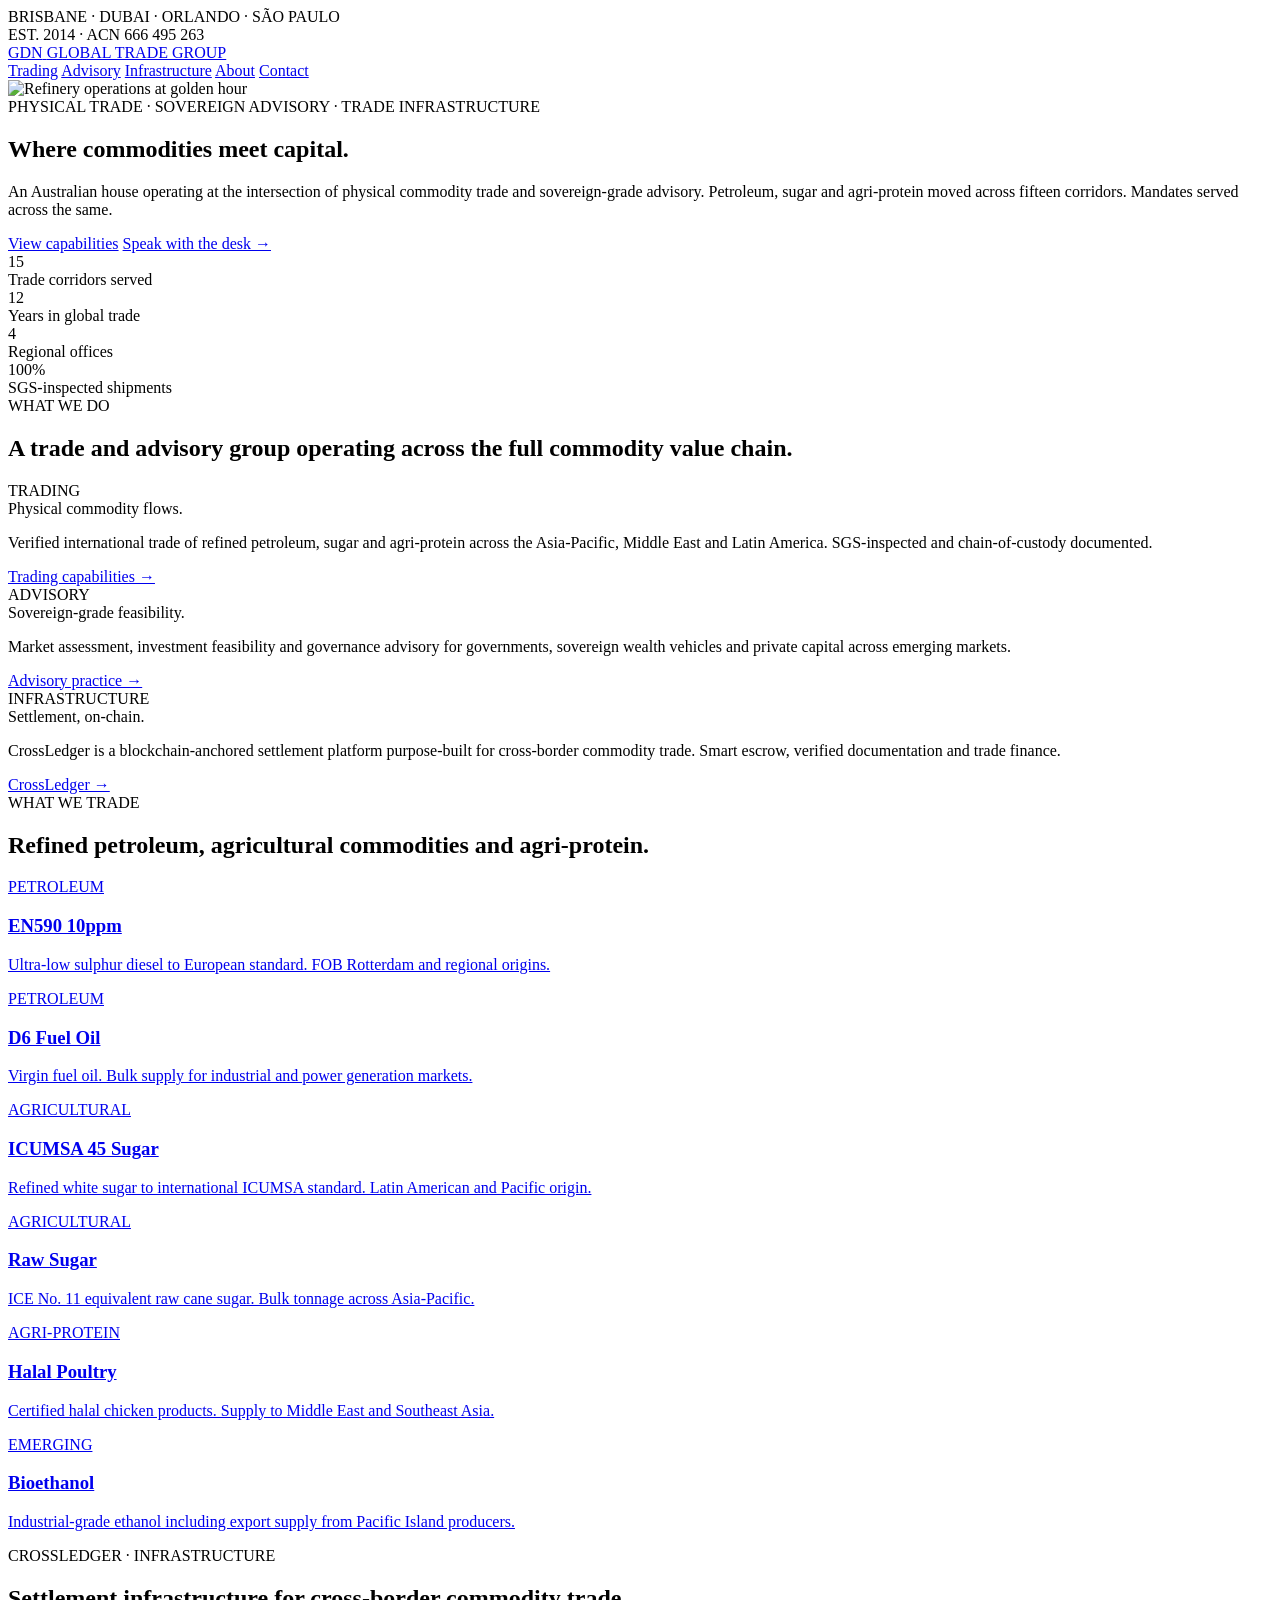
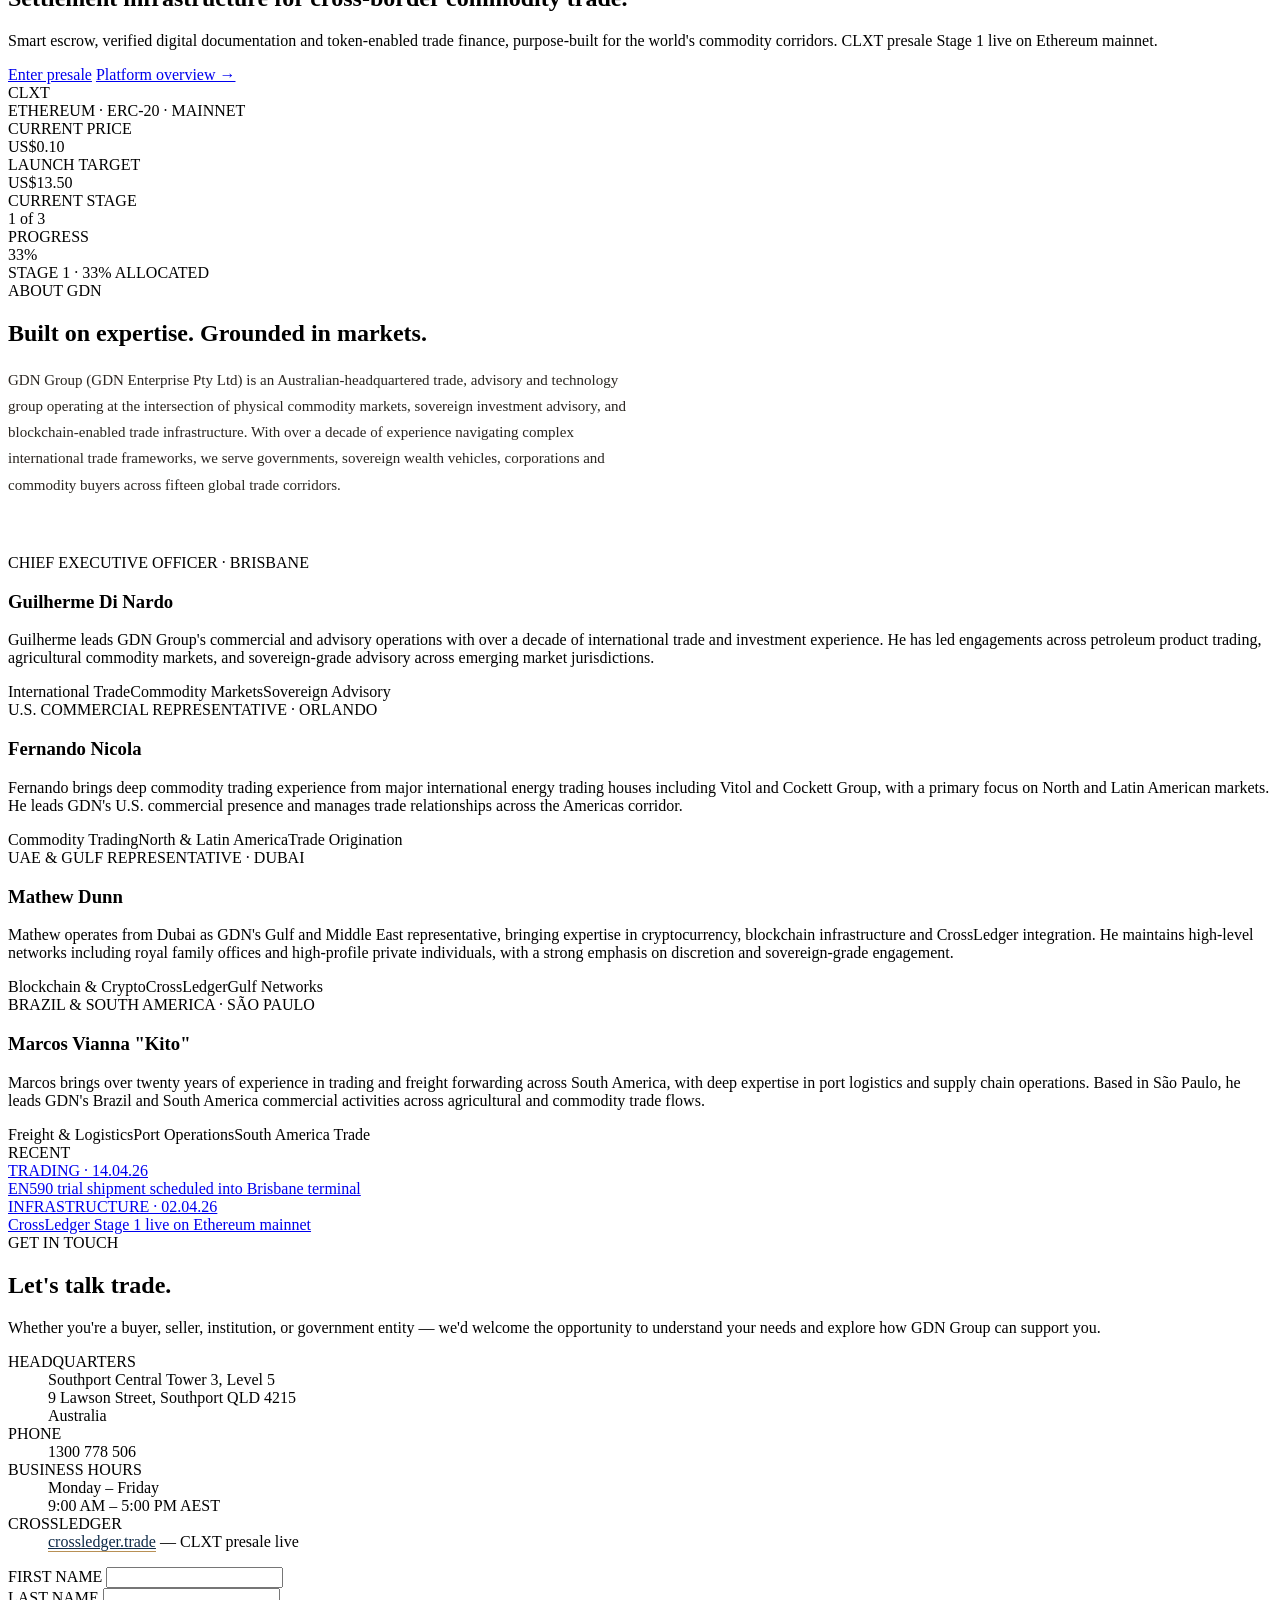
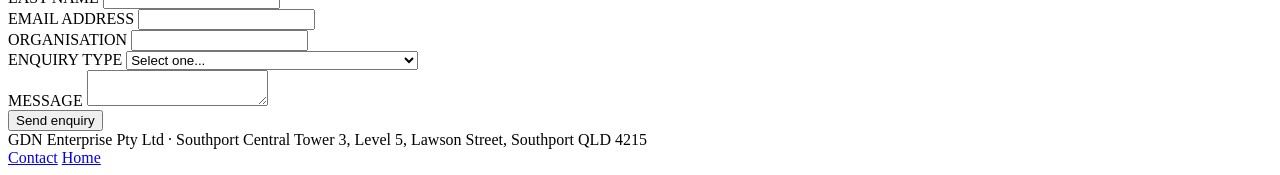
==== index.html @ 44264c04 "Add files via upload" ====
<!DOCTYPE html>
<html lang="en">
<head>
<meta charset="UTF-8" />
<meta name="viewport" content="width=device-width, initial-scale=1.0" />
<title>GDN Group — Where commodities meet capital</title>
<meta name="description" content="Australian house operating at the intersection of physical commodity trade and sovereign-grade advisory. Petroleum, sugar and agri-protein across fifteen corridors." />
<link rel="preconnect" href="https://fonts.googleapis.com" />
<link rel="preconnect" href="https://fonts.gstatic.com" crossorigin />
<link href="https://fonts.googleapis.com/css2?family=Inter:wght@400;500&display=swap" rel="stylesheet" />
<link rel="stylesheet" href="/assets/css/styles.css" />
</head>
<body>

<div class="topbar">
  <div class="container-wide topbar-inner">
    <div>BRISBANE · DUBAI · ORLANDO · SÃO PAULO</div>
    <div>EST. 2014 · ACN 666 495 263</div>
  </div>
</div>

<nav class="site-nav">
  <div class="container-wide nav-inner">
    <a class="logo" href="/index.html">
      <span class="logo-mark">GDN</span>
      <span class="logo-sub">GLOBAL TRADE GROUP</span>
    </a>
    <div class="nav-links">
      <a href="/pages/trading.html" class="">Trading</a>
      <a href="/pages/advisory.html" class="">Advisory</a>
      <a href="/pages/crossledger.html" class="">Infrastructure</a>
      <a href="/index.html#about" class="">About</a>
      <a href="/index.html#contact" class="">Contact</a>
    </div>
  </div>
</nav>

<section class="hero">
  <img class="hero-img" src="/assets/img/brisbane.jpg" alt="Refinery operations at golden hour" />
  <div class="hero-overlay"></div>
  <div class="container-wide">
    <div class="hero-content">
      <div class="eyebrow">PHYSICAL TRADE · SOVEREIGN ADVISORY · TRADE INFRASTRUCTURE</div>
      <div class="hero-text">
        <h1>Where commodities meet capital.</h1>
        <p class="hero-lede">An Australian house operating at the intersection of physical commodity trade and sovereign-grade advisory. Petroleum, sugar and agri-protein moved across fifteen corridors. Mandates served across the same.</p>
        <div class="cta-row">
          <a class="btn-primary" href="/pages/trading.html">View capabilities</a>
          <a class="btn-text" href="#contact">Speak with the desk →</a>
        </div>
      </div>
    </div>
  </div>
</section>

<section class="stats">
  <div class="container-wide">
    <div class="stats-grid">
      <div><div class="stat-num">15</div><div class="stat-label">Trade corridors served</div></div>
      <div><div class="stat-num">12</div><div class="stat-label">Years in global trade</div></div>
      <div><div class="stat-num">4</div><div class="stat-label">Regional offices</div></div>
      <div><div class="stat-num">100%</div><div class="stat-label">SGS-inspected shipments</div></div>
    </div>
  </div>
</section>

<section class="pillars">
  <div class="container-wide">
    <div class="section-eyebrow">WHAT WE DO</div>
    <h2>A trade and advisory group operating across the full commodity value chain.</h2>
    <div class="pillars-grid">
      <div class="pillar">
        <div class="pillar-tag">TRADING</div>
        <div class="pillar-h">Physical commodity flows.</div>
        <p>Verified international trade of refined petroleum, sugar and agri-protein across the Asia-Pacific, Middle East and Latin America. SGS-inspected and chain-of-custody documented.</p>
        <a class="pillar-link" href="/pages/trading.html">Trading capabilities →</a>
      </div>
      <div class="pillar">
        <div class="pillar-tag">ADVISORY</div>
        <div class="pillar-h">Sovereign-grade feasibility.</div>
        <p>Market assessment, investment feasibility and governance advisory for governments, sovereign wealth vehicles and private capital across emerging markets.</p>
        <a class="pillar-link" href="/pages/advisory.html">Advisory practice →</a>
      </div>
      <div class="pillar">
        <div class="pillar-tag">INFRASTRUCTURE</div>
        <div class="pillar-h">Settlement, on-chain.</div>
        <p>CrossLedger is a blockchain-anchored settlement platform purpose-built for cross-border commodity trade. Smart escrow, verified documentation and trade finance.</p>
        <a class="pillar-link" href="/pages/crossledger.html">CrossLedger →</a>
      </div>
    </div>
  </div>
</section>

<section class="products">
  <div class="container-wide">
    <div class="section-eyebrow">WHAT WE TRADE</div>
    <h2>Refined petroleum, agricultural commodities and agri-protein.</h2>
    <div class="products-grid">
      <a class="product-card" href="/pages/trading.html#en590">
        <div class="product-tag">PETROLEUM</div>
        <h3>EN590 10ppm</h3>
        <p>Ultra-low sulphur diesel to European standard. FOB Rotterdam and regional origins.</p>
      </a>
      <a class="product-card" href="/pages/trading.html#d6">
        <div class="product-tag">PETROLEUM</div>
        <h3>D6 Fuel Oil</h3>
        <p>Virgin fuel oil. Bulk supply for industrial and power generation markets.</p>
      </a>
      <a class="product-card" href="/pages/trading.html#icumsa">
        <div class="product-tag">AGRICULTURAL</div>
        <h3>ICUMSA 45 Sugar</h3>
        <p>Refined white sugar to international ICUMSA standard. Latin American and Pacific origin.</p>
      </a>
      <a class="product-card" href="/pages/trading.html#raw-sugar">
        <div class="product-tag">AGRICULTURAL</div>
        <h3>Raw Sugar</h3>
        <p>ICE No. 11 equivalent raw cane sugar. Bulk tonnage across Asia-Pacific.</p>
      </a>
      <a class="product-card" href="/pages/trading.html#poultry">
        <div class="product-tag">AGRI-PROTEIN</div>
        <h3>Halal Poultry</h3>
        <p>Certified halal chicken products. Supply to Middle East and Southeast Asia.</p>
      </a>
      <a class="product-card" href="/pages/trading.html#bioethanol">
        <div class="product-tag">EMERGING</div>
        <h3>Bioethanol</h3>
        <p>Industrial-grade ethanol including export supply from Pacific Island producers.</p>
      </a>
    </div>
  </div>
</section>

<section class="crossledger-band">
  <div class="container-wide">
    <div class="cl-grid">
      <div>
        <div class="cl-eyebrow">CROSSLEDGER · INFRASTRUCTURE</div>
        <h2>Settlement infrastructure for cross-border commodity trade.</h2>
        <p class="cl-lede">Smart escrow, verified digital documentation and token-enabled trade finance, purpose-built for the world's commodity corridors. CLXT presale Stage 1 live on Ethereum mainnet.</p>
        <div class="cta-row">
          <a class="btn-primary gold" href="https://crossledger.trade">Enter presale</a>
          <a class="btn-text" href="/pages/crossledger.html">Platform overview →</a>
        </div>
      </div>
      <div class="cl-card">
        <div class="cl-card-head">
          <div class="cl-symbol">CLXT</div>
          <div class="cl-network">ETHEREUM · ERC-20 · MAINNET</div>
        </div>
        <div class="cl-grid-stats">
          <div><div class="cl-stat-label">CURRENT PRICE</div><div class="cl-stat-num gold">US$0.10</div></div>
          <div><div class="cl-stat-label">LAUNCH TARGET</div><div class="cl-stat-num">US$13.50</div></div>
          <div><div class="cl-stat-label">CURRENT STAGE</div><div class="cl-stat-num">1 of 3</div></div>
          <div><div class="cl-stat-label">PROGRESS</div><div class="cl-stat-num">33%</div></div>
        </div>
        <div class="cl-progress"><div class="cl-progress-fill"></div></div>
        <div class="cl-progress-label">STAGE 1 · 33% ALLOCATED</div>
      </div>
    </div>
  </div>
</section>

<section class="team" id="about">
  <div class="container-wide">
    <div class="section-eyebrow">ABOUT GDN</div>
    <h2>Built on expertise. Grounded in markets.</h2>
    <p style="font-size: 15px; color: #2A2520; line-height: 1.75; max-width: 640px; margin: 0 0 56px;">GDN Group (GDN Enterprise Pty Ltd) is an Australian-headquartered trade, advisory and technology group operating at the intersection of physical commodity markets, sovereign investment advisory, and blockchain-enabled trade infrastructure. With over a decade of experience navigating complex international trade frameworks, we serve governments, sovereign wealth vehicles, corporations and commodity buyers across fifteen global trade corridors.</p>
    <div class="team-grid">
      <div class="team-card">
        <div class="team-meta">CHIEF EXECUTIVE OFFICER · BRISBANE</div>
        <h3>Guilherme Di Nardo</h3>
        <p>Guilherme leads GDN Group's commercial and advisory operations with over a decade of international trade and investment experience. He has led engagements across petroleum product trading, agricultural commodity markets, and sovereign-grade advisory across emerging market jurisdictions.</p>
        <div class="team-tags"><span>International Trade</span><span>Commodity Markets</span><span>Sovereign Advisory</span></div>
      </div>
      <div class="team-card">
        <div class="team-meta">U.S. COMMERCIAL REPRESENTATIVE · ORLANDO</div>
        <h3>Fernando Nicola</h3>
        <p>Fernando brings deep commodity trading experience from major international energy trading houses including Vitol and Cockett Group, with a primary focus on North and Latin American markets. He leads GDN's U.S. commercial presence and manages trade relationships across the Americas corridor.</p>
        <div class="team-tags"><span>Commodity Trading</span><span>North & Latin America</span><span>Trade Origination</span></div>
      </div>
      <div class="team-card">
        <div class="team-meta">UAE & GULF REPRESENTATIVE · DUBAI</div>
        <h3>Mathew Dunn</h3>
        <p>Mathew operates from Dubai as GDN's Gulf and Middle East representative, bringing expertise in cryptocurrency, blockchain infrastructure and CrossLedger integration. He maintains high-level networks including royal family offices and high-profile private individuals, with a strong emphasis on discretion and sovereign-grade engagement.</p>
        <div class="team-tags"><span>Blockchain & Crypto</span><span>CrossLedger</span><span>Gulf Networks</span></div>
      </div>
      <div class="team-card">
        <div class="team-meta">BRAZIL & SOUTH AMERICA · SÃO PAULO</div>
        <h3>Marcos Vianna "Kito"</h3>
        <p>Marcos brings over twenty years of experience in trading and freight forwarding across South America, with deep expertise in port logistics and supply chain operations. Based in São Paulo, he leads GDN's Brazil and South America commercial activities across agricultural and commodity trade flows.</p>
        <div class="team-tags"><span>Freight & Logistics</span><span>Port Operations</span><span>South America Trade</span></div>
      </div>
    </div>
  </div>
</section>

<section class="recent">
  <div class="container-wide">
    <div class="section-eyebrow">RECENT</div>
    <div class="recent-grid">
      <a class="news-item" href="/pages/trading.html">
        <div class="news-meta">TRADING · 14.04.26</div>
        <div class="news-title">EN590 trial shipment scheduled into Brisbane terminal</div>
      </a>
      <a class="news-item" href="/pages/crossledger.html">
        <div class="news-meta">INFRASTRUCTURE · 02.04.26</div>
        <div class="news-title">CrossLedger Stage 1 live on Ethereum mainnet</div>
      </a>
    </div>
  </div>
</section>

<section class="contact" id="contact">
  <div class="container-wide">
    <div class="contact-grid">
      <div class="contact-info">
        <div class="section-eyebrow">GET IN TOUCH</div>
        <h2>Let's talk trade.</h2>
        <p>Whether you're a buyer, seller, institution, or government entity — we'd welcome the opportunity to understand your needs and explore how GDN Group can support you.</p>
        <dl>
          <dt>HEADQUARTERS</dt>
          <dd>Southport Central Tower 3, Level 5<br />9 Lawson Street, Southport QLD 4215<br />Australia</dd>
          <dt>PHONE</dt>
          <dd>1300 778 506</dd>
          <dt>BUSINESS HOURS</dt>
          <dd>Monday – Friday<br />9:00 AM – 5:00 PM AEST</dd>
          <dt>CROSSLEDGER</dt>
          <dd><a href="https://crossledger.trade" style="color: #0E2A47; border-bottom: 1px solid #B89055; padding-bottom: 1px;">crossledger.trade</a> — CLXT presale live</dd>
        </dl>
      </div>
      <form class="contact-form" action="https://formspree.io/f/mlgpnvbk" method="POST">
        <div>
          <label for="firstName">FIRST NAME</label>
          <input type="text" id="firstName" name="firstName" required />
        </div>
        <div>
          <label for="lastName">LAST NAME</label>
          <input type="text" id="lastName" name="lastName" required />
        </div>
        <div>
          <label for="email">EMAIL ADDRESS</label>
          <input type="email" id="email" name="email" required />
        </div>
        <div>
          <label for="organisation">ORGANISATION</label>
          <input type="text" id="organisation" name="organisation" />
        </div>
        <div class="full">
          <label for="enquiryType">ENQUIRY TYPE</label>
          <select id="enquiryType" name="enquiryType">
            <option>Select one...</option>
            <option>Commodity Trading — EN590 / D6 Petroleum</option>
            <option>Commodity Trading — ICUMSA 45 Sugar</option>
            <option>Commodity Trading — Other</option>
            <option>Strategic Advisory</option>
            <option>CrossLedger / CLXT</option>
            <option>General Enquiry</option>
          </select>
        </div>
        <div class="full">
          <label for="message">MESSAGE</label>
          <textarea id="message" name="message" required></textarea>
        </div>
        <div class="full">
          <button type="submit">Send enquiry</button>
        </div>
      </form>
    </div>
  </div>
</section>

<footer>
  <div class="container-wide footer-inner">
    <div>GDN Enterprise Pty Ltd · Southport Central Tower 3, Level 5, Lawson Street, Southport QLD 4215</div>
    <div class="footer-links">
      <a href="/index.html#contact">Contact</a>
      <a href="/index.html">Home</a>
    </div>
  </div>
</footer>

</body>
</html>
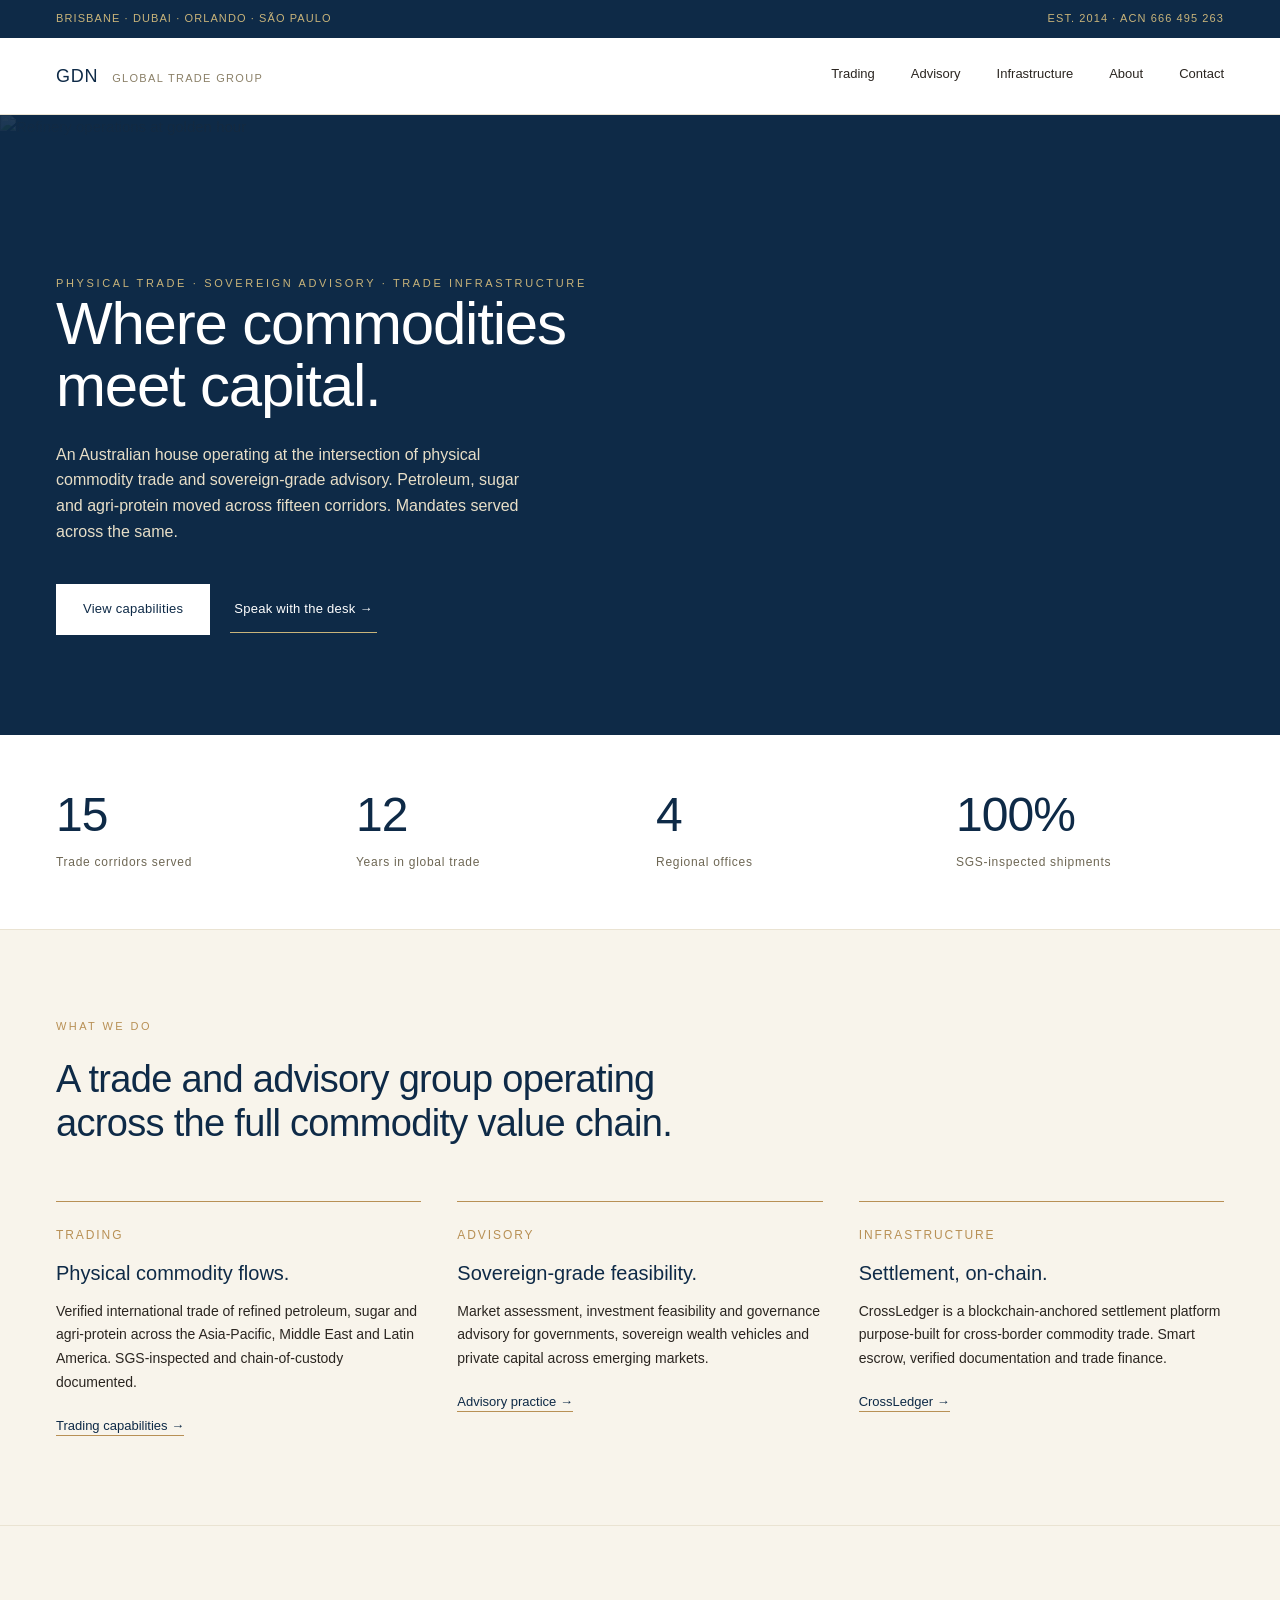
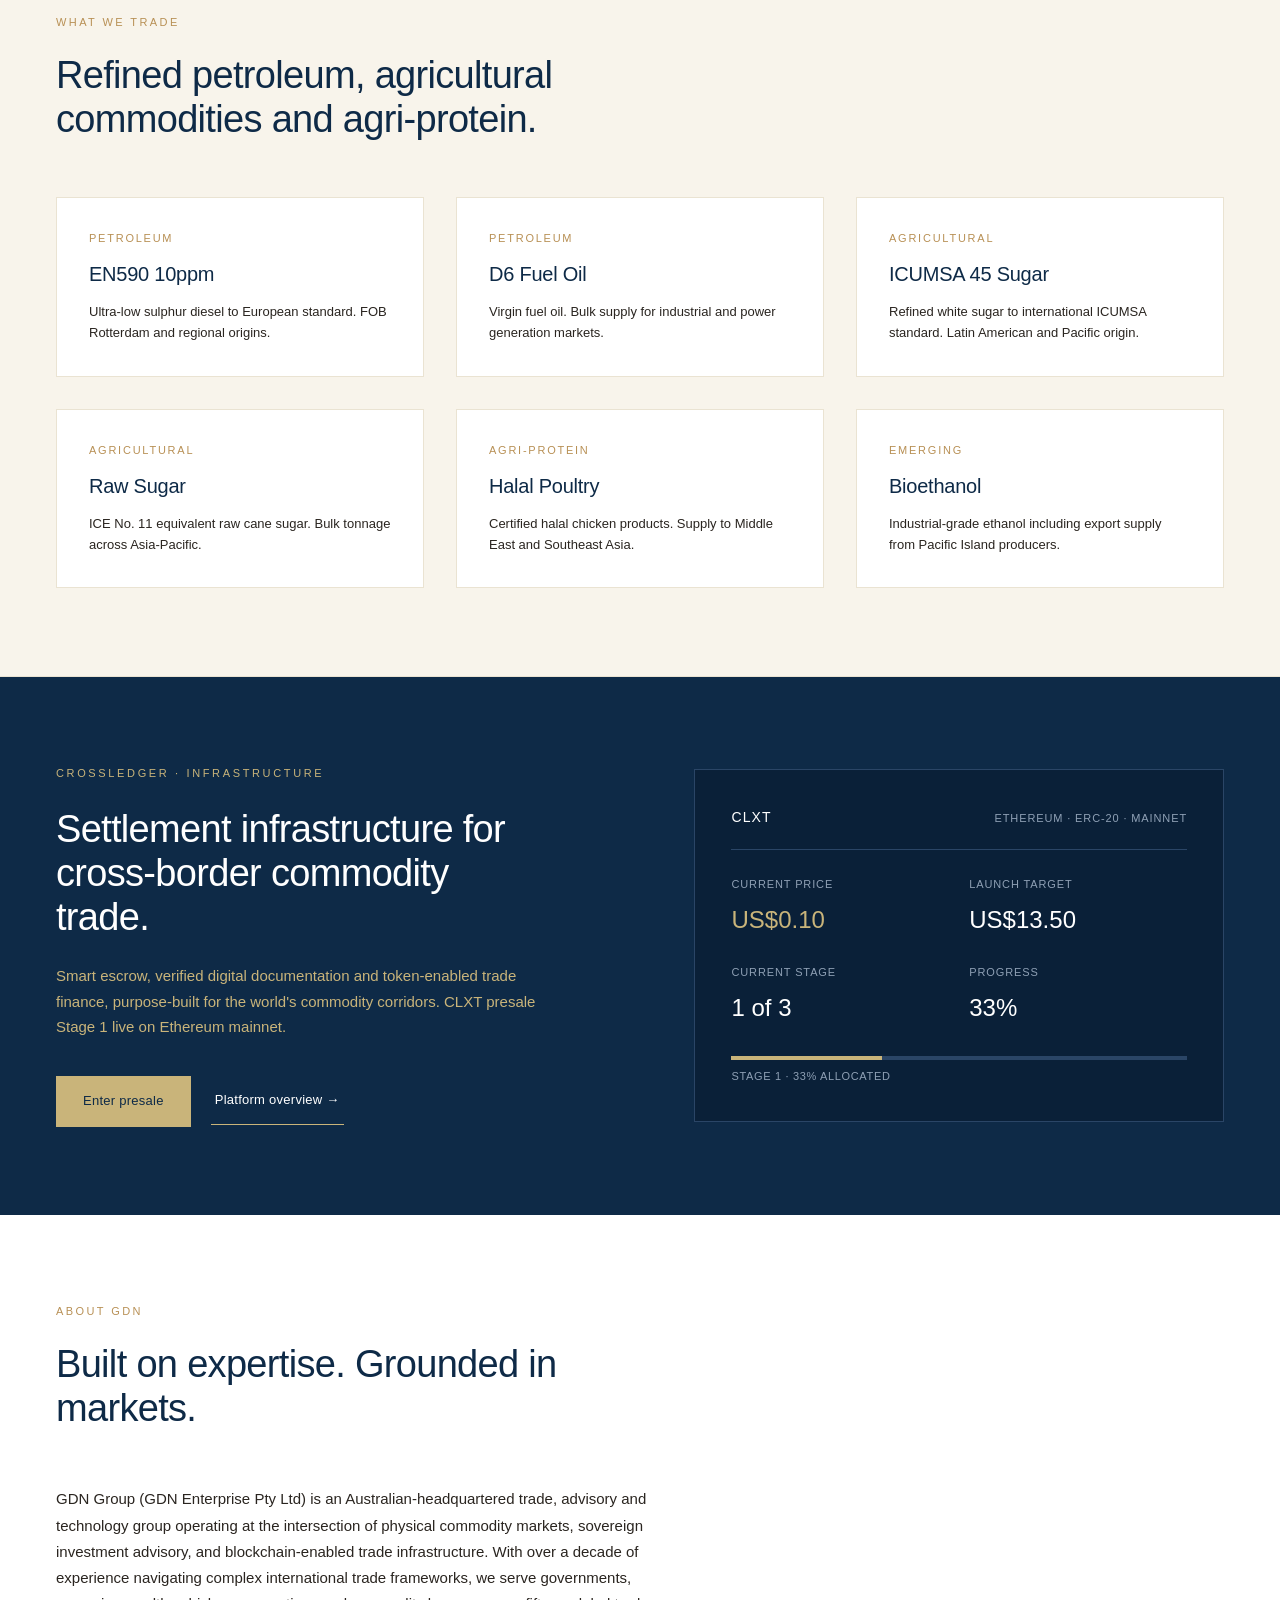
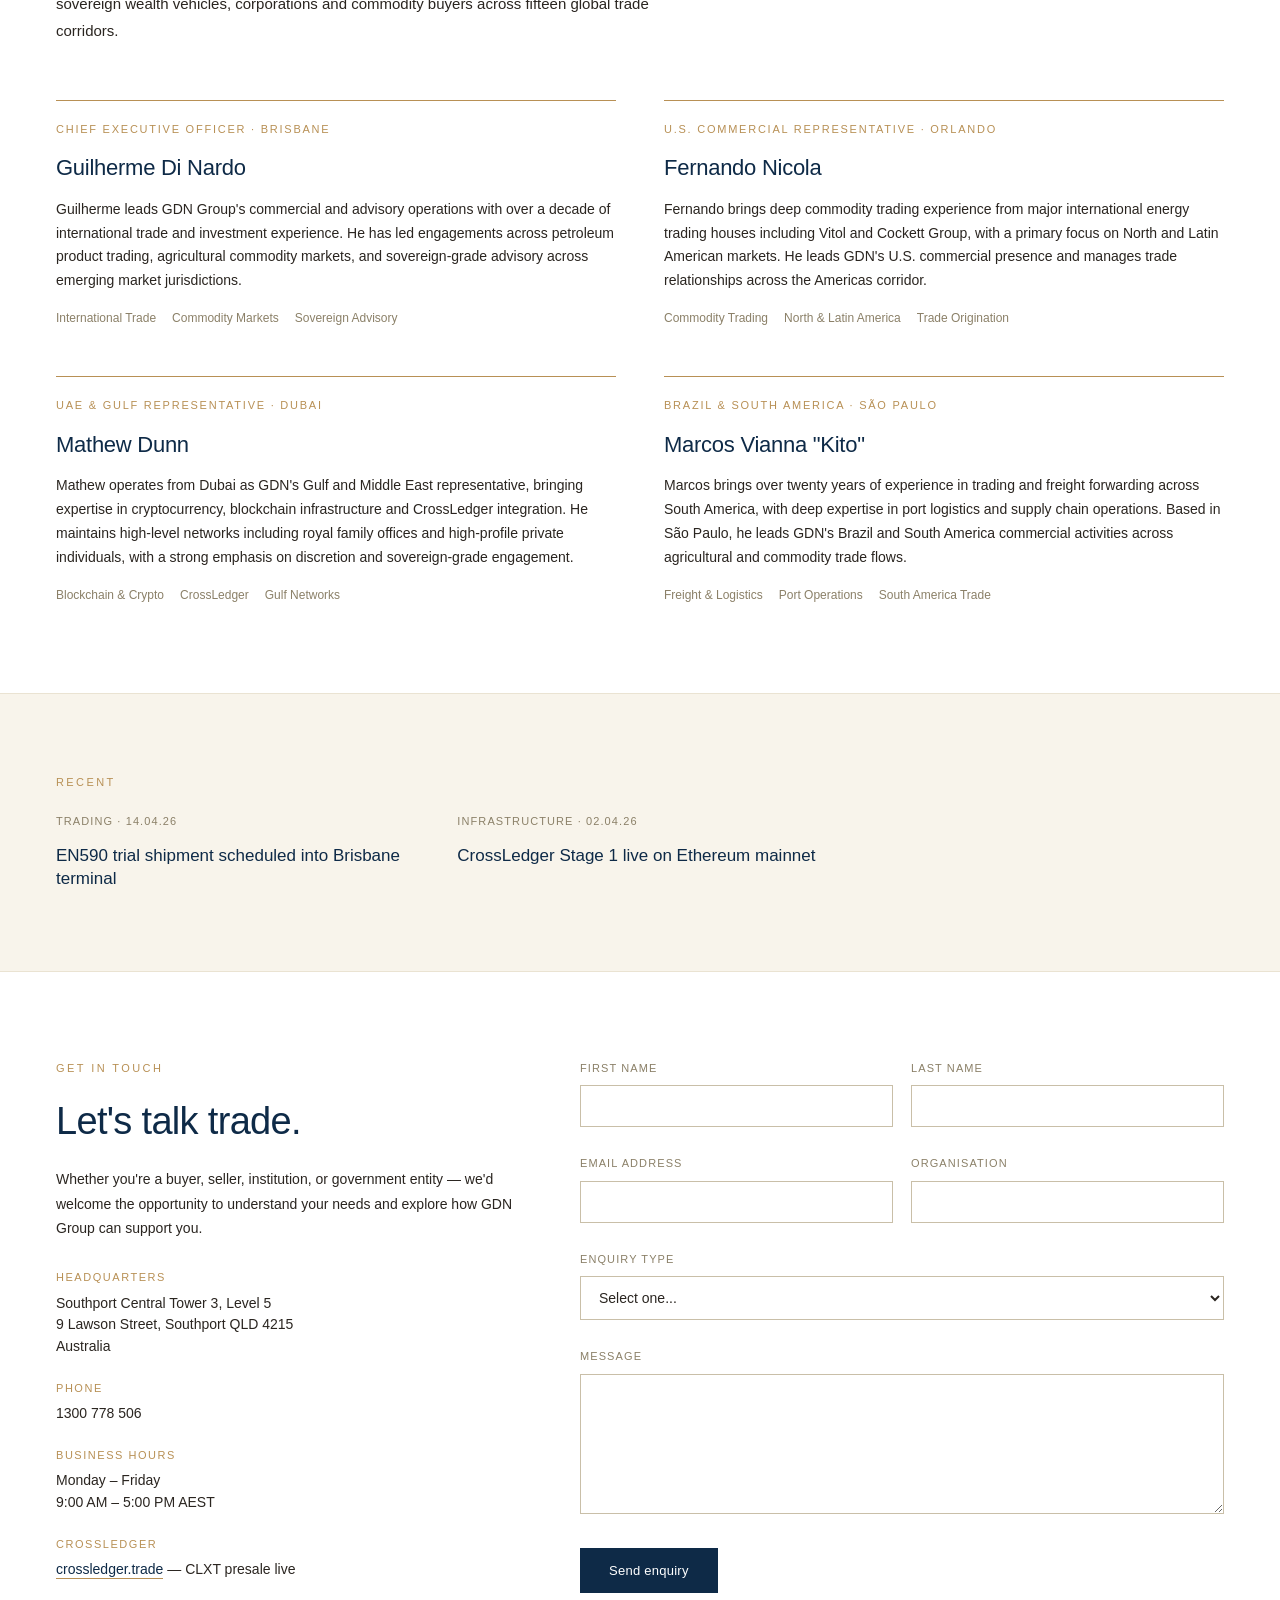
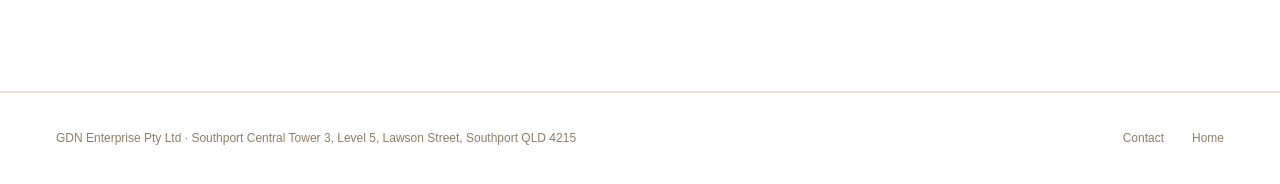
==== commit 882efe5b: "Update index.html" ====
--- a/index.html
+++ b/index.html
@@ -26,9 +26,9 @@
       <span class="logo-sub">GLOBAL TRADE GROUP</span>
     </a>
     <div class="nav-links">
-      <a href="/pages/trading.html" class="">Trading</a>
-      <a href="/pages/advisory.html" class="">Advisory</a>
-      <a href="/pages/crossledger.html" class="">Infrastructure</a>
+      <a href="/trading.html" class="">Trading</a>
+      <a href="/advisory.html" class="">Advisory</a>
+      <a href="/crossledger.html" class="">Infrastructure</a>
       <a href="/index.html#about" class="">About</a>
       <a href="/index.html#contact" class="">Contact</a>
     </div>
@@ -45,7 +45,7 @@
         <h1>Where commodities meet capital.</h1>
         <p class="hero-lede">An Australian house operating at the intersection of physical commodity trade and sovereign-grade advisory. Petroleum, sugar and agri-protein moved across fifteen corridors. Mandates served across the same.</p>
         <div class="cta-row">
-          <a class="btn-primary" href="/pages/trading.html">View capabilities</a>
+          <a class="btn-primary" href="/trading.html">View capabilities</a>
           <a class="btn-text" href="#contact">Speak with the desk →</a>
         </div>
       </div>
@@ -73,19 +73,19 @@
         <div class="pillar-tag">TRADING</div>
         <div class="pillar-h">Physical commodity flows.</div>
         <p>Verified international trade of refined petroleum, sugar and agri-protein across the Asia-Pacific, Middle East and Latin America. SGS-inspected and chain-of-custody documented.</p>
-        <a class="pillar-link" href="/pages/trading.html">Trading capabilities →</a>
+        <a class="pillar-link" href="/trading.html">Trading capabilities →</a>
       </div>
       <div class="pillar">
         <div class="pillar-tag">ADVISORY</div>
         <div class="pillar-h">Sovereign-grade feasibility.</div>
         <p>Market assessment, investment feasibility and governance advisory for governments, sovereign wealth vehicles and private capital across emerging markets.</p>
-        <a class="pillar-link" href="/pages/advisory.html">Advisory practice →</a>
+        <a class="pillar-link" href="/advisory.html">Advisory practice →</a>
       </div>
       <div class="pillar">
         <div class="pillar-tag">INFRASTRUCTURE</div>
         <div class="pillar-h">Settlement, on-chain.</div>
         <p>CrossLedger is a blockchain-anchored settlement platform purpose-built for cross-border commodity trade. Smart escrow, verified documentation and trade finance.</p>
-        <a class="pillar-link" href="/pages/crossledger.html">CrossLedger →</a>
+        <a class="pillar-link" href="/crossledger.html">CrossLedger →</a>
       </div>
     </div>
   </div>
@@ -96,32 +96,32 @@
     <div class="section-eyebrow">WHAT WE TRADE</div>
     <h2>Refined petroleum, agricultural commodities and agri-protein.</h2>
     <div class="products-grid">
-      <a class="product-card" href="/pages/trading.html#en590">
+      <a class="product-card" href="/trading.html#en590">
         <div class="product-tag">PETROLEUM</div>
         <h3>EN590 10ppm</h3>
         <p>Ultra-low sulphur diesel to European standard. FOB Rotterdam and regional origins.</p>
       </a>
-      <a class="product-card" href="/pages/trading.html#d6">
+      <a class="product-card" href="/trading.html#d6">
         <div class="product-tag">PETROLEUM</div>
         <h3>D6 Fuel Oil</h3>
         <p>Virgin fuel oil. Bulk supply for industrial and power generation markets.</p>
       </a>
-      <a class="product-card" href="/pages/trading.html#icumsa">
+      <a class="product-card" href="/trading.html#icumsa">
         <div class="product-tag">AGRICULTURAL</div>
         <h3>ICUMSA 45 Sugar</h3>
         <p>Refined white sugar to international ICUMSA standard. Latin American and Pacific origin.</p>
       </a>
-      <a class="product-card" href="/pages/trading.html#raw-sugar">
+      <a class="product-card" href="/trading.html#raw-sugar">
         <div class="product-tag">AGRICULTURAL</div>
         <h3>Raw Sugar</h3>
         <p>ICE No. 11 equivalent raw cane sugar. Bulk tonnage across Asia-Pacific.</p>
       </a>
-      <a class="product-card" href="/pages/trading.html#poultry">
+      <a class="product-card" href="/trading.html#poultry">
         <div class="product-tag">AGRI-PROTEIN</div>
         <h3>Halal Poultry</h3>
         <p>Certified halal chicken products. Supply to Middle East and Southeast Asia.</p>
       </a>
-      <a class="product-card" href="/pages/trading.html#bioethanol">
+      <a class="product-card" href="/trading.html#bioethanol">
         <div class="product-tag">EMERGING</div>
         <h3>Bioethanol</h3>
         <p>Industrial-grade ethanol including export supply from Pacific Island producers.</p>
@@ -139,7 +139,7 @@
         <p class="cl-lede">Smart escrow, verified digital documentation and token-enabled trade finance, purpose-built for the world's commodity corridors. CLXT presale Stage 1 live on Ethereum mainnet.</p>
         <div class="cta-row">
           <a class="btn-primary gold" href="https://crossledger.trade">Enter presale</a>
-          <a class="btn-text" href="/pages/crossledger.html">Platform overview →</a>
+          <a class="btn-text" href="/crossledger.html">Platform overview →</a>
         </div>
       </div>
       <div class="cl-card">
@@ -198,11 +198,11 @@
   <div class="container-wide">
     <div class="section-eyebrow">RECENT</div>
     <div class="recent-grid">
-      <a class="news-item" href="/pages/trading.html">
+      <a class="news-item" href="/trading.html">
         <div class="news-meta">TRADING · 14.04.26</div>
         <div class="news-title">EN590 trial shipment scheduled into Brisbane terminal</div>
       </a>
-      <a class="news-item" href="/pages/crossledger.html">
+      <a class="news-item" href="/crossledger.html">
         <div class="news-meta">INFRASTRUCTURE · 02.04.26</div>
         <div class="news-title">CrossLedger Stage 1 live on Ethereum mainnet</div>
       </a>
--- a/assets/css/styles.css
+++ b/assets/css/styles.css
@@ -0,0 +1,478 @@
+/* GDN Group — Shared design system */
+*, *::before, *::after { box-sizing: border-box; }
+html, body { margin: 0; padding: 0; }
+body {
+  font-family: 'Inter', -apple-system, BlinkMacSystemFont, sans-serif;
+  color: #2A2520;
+  background: #FFFFFF;
+  -webkit-font-smoothing: antialiased;
+  -moz-osx-font-smoothing: grayscale;
+  line-height: 1.6;
+  font-size: 15px;
+}
+a { color: inherit; text-decoration: none; }
+
+/* ---------- Layout ---------- */
+.container { max-width: 1280px; margin: 0 auto; padding: 0 56px; }
+.container-wide { max-width: 1400px; margin: 0 auto; padding: 0 56px; }
+
+/* ---------- Top utility bar ---------- */
+.topbar {
+  background: #0E2A47;
+  color: #C9B47A;
+  font-size: 11px;
+  letter-spacing: 0.1em;
+  padding: 10px 0;
+}
+.topbar-inner { display: flex; justify-content: space-between; align-items: center; }
+
+/* ---------- Nav ---------- */
+nav.site-nav {
+  background: #FFFFFF;
+  padding: 24px 0;
+  border-bottom: 0.5px solid #EAE3D2;
+  position: relative;
+  z-index: 10;
+}
+.nav-inner { display: flex; justify-content: space-between; align-items: center; }
+.logo { display: flex; align-items: baseline; gap: 14px; }
+.logo-mark { font-size: 18px; font-weight: 500; color: #0E2A47; letter-spacing: 0.04em; }
+.logo-sub { font-size: 11px; color: #8B8068; letter-spacing: 0.12em; }
+.nav-links { display: flex; gap: 36px; font-size: 13px; color: #2A2520; }
+.nav-links a { padding-bottom: 3px; transition: color 0.15s, border-bottom-color 0.15s; }
+.nav-links a:hover, .nav-links a.active { border-bottom: 1px solid #B89055; color: #0E2A47; }
+
+/* ---------- Hero (image-led) ---------- */
+.hero {
+  position: relative;
+  height: 620px;
+  overflow: hidden;
+  background: #0E2A47;
+}
+.hero-img {
+  position: absolute;
+  inset: 0;
+  width: 100%;
+  height: 100%;
+  object-fit: cover;
+}
+.hero-overlay {
+  position: absolute;
+  inset: 0;
+  background: linear-gradient(95deg, rgba(14,42,71,0.92) 0%, rgba(14,42,71,0.7) 38%, rgba(14,42,71,0.15) 75%);
+}
+.hero-content {
+  position: relative;
+  height: 100%;
+  display: flex;
+  flex-direction: column;
+  justify-content: space-between;
+  padding: 72px 0 80px;
+}
+.eyebrow { font-size: 11px; letter-spacing: 0.24em; color: #C9B47A; }
+.hero-text { max-width: 600px; }
+
+h1 {
+  font-size: 60px;
+  font-weight: 500;
+  line-height: 1.04;
+  letter-spacing: -0.02em;
+  margin: 0 0 24px;
+  color: #FFFFFF;
+}
+.hero-lede {
+  font-size: 16px;
+  line-height: 1.6;
+  color: #E8DFC8;
+  margin: 0 0 40px;
+  max-width: 480px;
+}
+
+/* ---------- Hero (page header, no image) ---------- */
+.page-header {
+  background: #0E2A47;
+  color: #FFFFFF;
+  padding: 80px 0 88px;
+}
+.page-header .eyebrow { display: block; margin-bottom: 24px; }
+.page-header h1 {
+  font-size: 56px;
+  max-width: 760px;
+  color: #FFFFFF;
+}
+.page-header .hero-lede {
+  color: #C9B47A;
+  font-size: 17px;
+  max-width: 600px;
+  margin: 24px 0 0;
+}
+.page-header h1 em {
+  font-style: normal;
+  color: #C9B47A;
+}
+
+/* ---------- Buttons ---------- */
+.cta-row { display: flex; gap: 20px; align-items: center; flex-wrap: wrap; }
+.btn-primary {
+  display: inline-block;
+  font-size: 13px;
+  color: #0E2A47;
+  background: #FFFFFF;
+  padding: 14px 26px;
+  font-weight: 500;
+  letter-spacing: 0.02em;
+  transition: background 0.2s, color 0.2s;
+  border: 1px solid #FFFFFF;
+}
+.btn-primary:hover { background: #C9B47A; border-color: #C9B47A; }
+.btn-primary.gold { background: #C9B47A; border-color: #C9B47A; color: #0E2A47; }
+.btn-primary.gold:hover { background: #FFFFFF; border-color: #FFFFFF; }
+.btn-primary.dark { background: #0E2A47; color: #FFFFFF; border-color: #0E2A47; }
+.btn-primary.dark:hover { background: #C9B47A; border-color: #C9B47A; color: #0E2A47; }
+.btn-text {
+  display: inline-block;
+  font-size: 13px;
+  color: #FFFFFF;
+  padding: 13px 4px;
+  border-bottom: 1px solid #C9B47A;
+  letter-spacing: 0.02em;
+  transition: color 0.2s;
+}
+.btn-text:hover { color: #C9B47A; }
+.btn-text.dark { color: #0E2A47; }
+.btn-text.dark:hover { color: #B89055; }
+
+/* ---------- Section helpers ---------- */
+section { padding: 88px 0; }
+.section-eyebrow { font-size: 11px; letter-spacing: 0.22em; color: #B89055; margin-bottom: 22px; }
+h2 {
+  font-size: 38px;
+  font-weight: 500;
+  line-height: 1.16;
+  letter-spacing: -0.018em;
+  color: #0E2A47;
+  margin: 0;
+}
+h3 {
+  font-size: 22px;
+  font-weight: 500;
+  color: #0E2A47;
+  letter-spacing: -0.012em;
+  margin: 0;
+  line-height: 1.25;
+}
+
+/* ---------- Stats ---------- */
+.stats {
+  background: #FFFFFF;
+  padding: 56px 0;
+  border-bottom: 0.5px solid #EAE3D2;
+}
+.stats-grid { display: grid; grid-template-columns: repeat(4, 1fr); gap: 32px; }
+.stat-num { font-size: 48px; font-weight: 500; color: #0E2A47; letter-spacing: -0.02em; line-height: 1; }
+.stat-label { font-size: 12px; color: #6E6754; letter-spacing: 0.06em; margin-top: 14px; }
+
+/* ---------- Pillars ---------- */
+.pillars { background: #F8F4EB; border-bottom: 0.5px solid #EAE3D2; }
+.pillars h2 { max-width: 640px; margin-bottom: 56px; }
+.pillars-grid { display: grid; grid-template-columns: repeat(3, 1fr); gap: 36px; }
+.pillar { border-top: 1px solid #B89055; padding-top: 24px; }
+.pillar-tag { font-size: 12px; letter-spacing: 0.16em; color: #B89055; margin-bottom: 14px; }
+.pillar-h { font-size: 20px; font-weight: 500; color: #0E2A47; line-height: 1.3; margin-bottom: 14px; }
+.pillar p { font-size: 14px; color: #2A2520; line-height: 1.7; margin: 0 0 18px; }
+.pillar-link { font-size: 13px; color: #0E2A47; padding-bottom: 2px; border-bottom: 1px solid #B89055; }
+.pillar-link:hover { color: #B89055; }
+
+/* ---------- Featured editorial ---------- */
+.featured { background: #FFFFFF; border-bottom: 0.5px solid #EAE3D2; }
+.featured-grid {
+  display: grid;
+  grid-template-columns: 1fr 1.05fr;
+  gap: 56px;
+  align-items: center;
+}
+.featured-img { width: 100%; height: 480px; object-fit: cover; display: block; }
+.featured h2 { margin-bottom: 24px; }
+.featured p { font-size: 15px; line-height: 1.7; color: #2A2520; margin: 0 0 32px; max-width: 480px; }
+.featured-meta { display: flex; gap: 28px; align-items: center; flex-wrap: wrap; }
+.featured-link { font-size: 13px; color: #0E2A47; padding-bottom: 3px; border-bottom: 1px solid #B89055; }
+.featured-date { font-size: 12px; color: #8B8068; }
+
+/* ---------- CrossLedger dark band ---------- */
+.crossledger-band { background: #0E2A47; color: #FFFFFF; }
+.cl-grid { display: grid; grid-template-columns: 1.1fr 1fr; gap: 56px; align-items: center; }
+.cl-eyebrow { font-size: 11px; letter-spacing: 0.24em; color: #C9B47A; margin-bottom: 24px; }
+.crossledger-band h2 { color: #FFFFFF; max-width: 480px; margin-bottom: 24px; }
+.cl-lede { font-size: 15px; line-height: 1.7; color: #C9B47A; margin: 0 0 36px; max-width: 480px; }
+.cl-card { border: 0.5px solid #2A4566; padding: 36px; background: #0A2038; }
+.cl-card-head {
+  display: flex;
+  justify-content: space-between;
+  align-items: baseline;
+  margin-bottom: 26px;
+  padding-bottom: 20px;
+  border-bottom: 0.5px solid #2A4566;
+}
+.cl-symbol { font-size: 14px; font-weight: 500; color: #FFFFFF; letter-spacing: 0.08em; }
+.cl-network { font-size: 11px; color: #8FA0B5; letter-spacing: 0.08em; }
+.cl-grid-stats { display: grid; grid-template-columns: 1fr 1fr; gap: 24px 20px; margin-bottom: 28px; }
+.cl-stat-label { font-size: 11px; color: #8FA0B5; letter-spacing: 0.08em; margin-bottom: 8px; }
+.cl-stat-num { font-size: 24px; color: #FFFFFF; font-weight: 500; }
+.cl-stat-num.gold { color: #C9B47A; }
+.cl-progress { height: 4px; background: #2A4566; position: relative; margin-bottom: 8px; }
+.cl-progress-fill { position: absolute; left: 0; top: 0; height: 100%; width: 33%; background: #C9B47A; }
+.cl-progress-label { font-size: 11px; color: #8FA0B5; letter-spacing: 0.06em; }
+
+/* ---------- Products grid (homepage) ---------- */
+.products { background: #F8F4EB; border-bottom: 0.5px solid #EAE3D2; }
+.products h2 { margin-bottom: 56px; max-width: 640px; }
+.products-grid { display: grid; grid-template-columns: repeat(3, 1fr); gap: 32px; }
+.product-card { background: #FFFFFF; padding: 32px; border: 0.5px solid #EAE3D2; transition: border-color 0.2s; }
+.product-card:hover { border-color: #B89055; }
+.product-tag { font-size: 11px; color: #B89055; letter-spacing: 0.16em; margin-bottom: 14px; }
+.product-card h3 { font-size: 20px; margin-bottom: 14px; }
+.product-card p { font-size: 13px; color: #2A2520; line-height: 1.65; margin: 0; }
+
+/* ---------- Team ---------- */
+.team { background: #FFFFFF; border-bottom: 0.5px solid #EAE3D2; }
+.team h2 { max-width: 640px; margin-bottom: 56px; }
+.team-grid { display: grid; grid-template-columns: repeat(2, 1fr); gap: 48px; }
+.team-card { display: flex; flex-direction: column; }
+.team-meta { font-size: 11px; color: #B89055; letter-spacing: 0.16em; margin-bottom: 16px; padding-top: 20px; border-top: 1px solid #B89055; }
+.team-card h3 { margin-bottom: 16px; }
+.team-card p { font-size: 14px; color: #2A2520; line-height: 1.7; margin: 0 0 16px; }
+.team-tags { display: flex; gap: 16px; flex-wrap: wrap; font-size: 12px; color: #8B8068; }
+
+/* ---------- Recent news ---------- */
+.recent { background: #F8F4EB; border-bottom: 0.5px solid #EAE3D2; padding: 80px 0; }
+.recent-grid { display: grid; grid-template-columns: repeat(3, 1fr); gap: 36px; }
+.news-item { display: block; }
+.news-meta { font-size: 11px; color: #8B8068; letter-spacing: 0.1em; margin-bottom: 14px; }
+.news-title { font-size: 17px; font-weight: 500; color: #0E2A47; line-height: 1.35; transition: color 0.2s; }
+.news-item:hover .news-title { color: #B89055; }
+
+/* ---------- Contact ---------- */
+.contact { background: #FFFFFF; border-bottom: 0.5px solid #EAE3D2; }
+.contact-grid { display: grid; grid-template-columns: 1fr 1.4fr; gap: 64px; }
+.contact h2 { margin-bottom: 24px; }
+.contact-info p { font-size: 14px; color: #2A2520; line-height: 1.75; margin: 0 0 28px; }
+.contact-info dt { font-size: 11px; color: #B89055; letter-spacing: 0.14em; margin-bottom: 6px; }
+.contact-info dd { margin: 0 0 22px; font-size: 14px; color: #2A2520; line-height: 1.55; }
+.contact-form { display: grid; grid-template-columns: 1fr 1fr; gap: 18px; }
+.contact-form .full { grid-column: 1 / -1; }
+.contact-form label { display: block; font-size: 11px; color: #8B8068; letter-spacing: 0.1em; margin-bottom: 8px; }
+.contact-form input, .contact-form select, .contact-form textarea {
+  width: 100%;
+  padding: 12px 14px;
+  border: 0.5px solid #C9BFA8;
+  background: #FFFFFF;
+  font-family: inherit;
+  font-size: 14px;
+  color: #2A2520;
+  border-radius: 0;
+}
+.contact-form input:focus, .contact-form select:focus, .contact-form textarea:focus {
+  outline: none;
+  border-color: #B89055;
+  box-shadow: 0 0 0 1px #B89055;
+}
+.contact-form textarea { min-height: 140px; resize: vertical; }
+.contact-form button {
+  background: #0E2A47;
+  color: #FFFFFF;
+  border: 1px solid #0E2A47;
+  padding: 14px 28px;
+  font-size: 13px;
+  font-weight: 500;
+  letter-spacing: 0.02em;
+  cursor: pointer;
+  transition: background 0.2s, color 0.2s;
+  font-family: inherit;
+  justify-self: start;
+}
+.contact-form button:hover { background: #C9B47A; border-color: #C9B47A; color: #0E2A47; }
+
+/* ---------- Footer ---------- */
+footer { background: #FFFFFF; padding: 36px 0; border-top: 0.5px solid #EAE3D2; }
+.footer-inner {
+  display: flex;
+  justify-content: space-between;
+  align-items: center;
+  font-size: 12px;
+  color: #8B8068;
+  flex-wrap: wrap;
+  gap: 16px;
+}
+.footer-links { display: flex; gap: 28px; }
+
+/* ---------- Page-specific: trading product detail ---------- */
+.product-detail { background: #FFFFFF; border-bottom: 0.5px solid #EAE3D2; }
+.product-detail-inner { display: grid; grid-template-columns: 1fr 1.5fr; gap: 56px; align-items: start; }
+.product-detail .product-tag { font-size: 11px; color: #B89055; letter-spacing: 0.18em; margin-bottom: 20px; }
+.product-detail h2 { margin-bottom: 24px; }
+.product-detail .lede { font-size: 15px; line-height: 1.7; color: #2A2520; margin-bottom: 28px; }
+.product-badge {
+  display: inline-block;
+  background: #0E2A47;
+  color: #C9B47A;
+  font-size: 11px;
+  letter-spacing: 0.14em;
+  padding: 7px 14px;
+}
+.spec-block h4 {
+  font-size: 11px;
+  color: #B89055;
+  letter-spacing: 0.16em;
+  margin: 0 0 16px;
+  font-weight: 500;
+}
+.spec-table { width: 100%; border-collapse: collapse; margin-bottom: 32px; }
+.spec-table tr { border-bottom: 0.5px solid #EAE3D2; }
+.spec-table td { padding: 12px 0; font-size: 14px; color: #2A2520; vertical-align: top; }
+.spec-table td:first-child { color: #6E6754; width: 45%; }
+.spec-table td:last-child { font-weight: 500; color: #0E2A47; }
+.product-detail.alt { background: #F8F4EB; }
+
+/* ---------- Page-specific: trade process ---------- */
+.process { background: #0E2A47; color: #FFFFFF; }
+.process h2 { color: #FFFFFF; max-width: 600px; margin-bottom: 24px; }
+.process-lede { font-size: 15px; color: #C9B47A; margin: 0 0 56px; max-width: 540px; }
+.process-grid { display: grid; grid-template-columns: repeat(3, 1fr); gap: 32px 40px; }
+.process-step { border-top: 1px solid #2A4566; padding-top: 22px; }
+.process-num { font-size: 11px; color: #C9B47A; letter-spacing: 0.18em; margin-bottom: 14px; }
+.process-step h3 { font-size: 18px; color: #FFFFFF; margin-bottom: 12px; }
+.process-step p { font-size: 13px; color: #C9B47A; line-height: 1.7; margin: 0; }
+
+/* ---------- Page-specific: capabilities (advisory) ---------- */
+.capabilities { background: #F8F4EB; border-bottom: 0.5px solid #EAE3D2; }
+.capabilities h2 { max-width: 640px; margin-bottom: 56px; }
+.cap-grid { display: grid; grid-template-columns: 1fr 1fr; gap: 40px; }
+.cap-card { background: #FFFFFF; padding: 36px; border: 0.5px solid #EAE3D2; }
+.cap-num { font-size: 11px; color: #B89055; letter-spacing: 0.2em; margin-bottom: 18px; }
+.cap-card h3 { font-size: 22px; margin-bottom: 16px; }
+.cap-card p { font-size: 14px; color: #2A2520; line-height: 1.75; margin: 0 0 24px; }
+.cap-tags { display: flex; flex-wrap: wrap; gap: 8px; }
+.cap-tag {
+  font-size: 11px;
+  background: #F8F4EB;
+  color: #6E6754;
+  padding: 6px 12px;
+  letter-spacing: 0.04em;
+  border: 0.5px solid #EAE3D2;
+}
+
+/* ---------- Page-specific: engagements (advisory) ---------- */
+.engagements { background: #FFFFFF; border-bottom: 0.5px solid #EAE3D2; }
+.engagements h2 { max-width: 640px; margin-bottom: 56px; }
+.engagement {
+  display: grid;
+  grid-template-columns: 1fr 2fr;
+  gap: 40px;
+  padding: 40px 0;
+  border-top: 1px solid #EAE3D2;
+}
+.engagement:last-child { border-bottom: 1px solid #EAE3D2; }
+.engagement-meta { font-size: 11px; color: #B89055; letter-spacing: 0.16em; margin-bottom: 8px; }
+.engagement-tag { font-size: 12px; color: #6E6754; }
+.engagement h3 { font-size: 24px; margin-bottom: 16px; }
+.engagement p { font-size: 14px; color: #2A2520; line-height: 1.75; margin: 0 0 20px; }
+.engagement-detail { display: grid; grid-template-columns: repeat(3, 1fr); gap: 24px; padding-top: 16px; border-top: 0.5px solid #EAE3D2; }
+.engagement-detail dt { font-size: 11px; color: #8B8068; letter-spacing: 0.1em; margin-bottom: 6px; }
+.engagement-detail dd { font-size: 13px; color: #0E2A47; margin: 0; font-weight: 500; }
+
+/* ---------- Page-specific: CrossLedger ---------- */
+.cl-hero { background: #0E2A47; color: #FFFFFF; padding: 80px 0; }
+.cl-hero-inner { display: grid; grid-template-columns: 1.4fr 1fr; gap: 56px; align-items: center; }
+.cl-hero-symbol { font-size: 14px; color: #C9B47A; letter-spacing: 0.16em; margin-bottom: 16px; }
+.cl-hero h1 { font-size: 64px; color: #FFFFFF; line-height: 1.05; margin-bottom: 24px; }
+.cl-hero p { font-size: 16px; color: #C9B47A; line-height: 1.7; margin: 0 0 36px; max-width: 540px; }
+.cl-data-block { display: grid; grid-template-columns: 1fr 1fr; gap: 18px; padding: 28px; background: #0A2038; border: 0.5px solid #2A4566; }
+.cl-data-block .cl-stat-num { font-size: 28px; }
+.cl-presale-tag {
+  display: inline-block;
+  background: #C9B47A;
+  color: #0E2A47;
+  font-size: 11px;
+  padding: 8px 16px;
+  letter-spacing: 0.14em;
+  font-weight: 500;
+  margin-bottom: 24px;
+}
+
+.problem-solution { background: #FFFFFF; border-bottom: 0.5px solid #EAE3D2; }
+.problem-solution h2 { max-width: 580px; margin-bottom: 32px; }
+.problem-solution .lede { font-size: 15px; color: #2A2520; line-height: 1.75; margin-bottom: 40px; max-width: 600px; }
+.ps-list { list-style: none; padding: 0; margin: 0; display: grid; grid-template-columns: 1fr 1fr; gap: 18px 32px; }
+.ps-list li { font-size: 14px; color: #2A2520; padding-left: 28px; position: relative; line-height: 1.6; }
+.ps-list li::before {
+  position: absolute;
+  left: 0; top: 0;
+  font-weight: 500;
+}
+.ps-list.problem li::before { content: '✗'; color: #B85555; }
+.ps-list.solution li::before { content: '✓'; color: #5C8853; }
+.problem-solution.dark { background: #F8F4EB; }
+
+.utility-grid { background: #FFFFFF; border-bottom: 0.5px solid #EAE3D2; }
+.utility-grid h2 { max-width: 580px; margin-bottom: 24px; }
+.utility-grid .lede { font-size: 15px; line-height: 1.7; color: #2A2520; margin-bottom: 56px; max-width: 560px; }
+.util-cards { display: grid; grid-template-columns: repeat(2, 1fr); gap: 32px; }
+.util-card { padding: 28px; background: #F8F4EB; border-left: 2px solid #B89055; }
+.util-card h3 { font-size: 17px; margin-bottom: 12px; }
+.util-card p { font-size: 14px; color: #2A2520; line-height: 1.7; margin: 0; }
+
+.roadmap { background: #0E2A47; color: #FFFFFF; }
+.roadmap h2 { color: #FFFFFF; margin-bottom: 56px; }
+.phase-grid { display: grid; grid-template-columns: repeat(3, 1fr); gap: 32px; }
+.phase { padding: 28px; border: 0.5px solid #2A4566; background: #0A2038; }
+.phase.active { border-color: #C9B47A; }
+.phase-tag { font-size: 11px; letter-spacing: 0.18em; color: #C9B47A; margin-bottom: 18px; }
+.phase h3 { color: #FFFFFF; font-size: 20px; margin-bottom: 16px; }
+.phase p { font-size: 13px; color: #C9B47A; line-height: 1.7; margin: 0; }
+
+.cl-cta {
+  background: #F8F4EB;
+  border-bottom: 0.5px solid #EAE3D2;
+  text-align: center;
+  padding: 96px 0;
+}
+.cl-cta h2 { max-width: 560px; margin: 0 auto 24px; }
+.cl-cta p { font-size: 15px; max-width: 540px; margin: 0 auto 36px; line-height: 1.7; color: #2A2520; }
+.cl-cta .cta-row { justify-content: center; }
+.cl-cta-disclaimer { font-size: 11px; color: #8B8068; margin-top: 32px; max-width: 480px; margin-left: auto; margin-right: auto; }
+
+/* ---------- Engage CTA section ---------- */
+.engage-cta { background: #F8F4EB; padding: 80px 0; text-align: center; }
+.engage-cta h2 { max-width: 560px; margin: 0 auto 24px; }
+.engage-cta p { font-size: 15px; line-height: 1.7; color: #2A2520; max-width: 540px; margin: 0 auto 32px; }
+.engage-cta .cta-row { justify-content: center; }
+
+/* ---------- Responsive ---------- */
+@media (max-width: 960px) {
+  .container, .container-wide { padding: 0 28px; }
+  h1 { font-size: 38px; }
+  .page-header h1 { font-size: 38px; }
+  .cl-hero h1 { font-size: 42px; }
+  h2 { font-size: 28px; }
+  .stats-grid { grid-template-columns: 1fr 1fr; gap: 24px; }
+  .pillars-grid, .recent-grid, .products-grid, .phase-grid, .process-grid { grid-template-columns: 1fr; gap: 24px; }
+  .featured-grid, .cl-grid, .cl-hero-inner, .product-detail-inner, .contact-grid { grid-template-columns: 1fr; gap: 32px; }
+  .cap-grid, .util-cards, .team-grid { grid-template-columns: 1fr; gap: 24px; }
+  .ps-list { grid-template-columns: 1fr; }
+  .featured-img { height: 280px; }
+  .hero { height: auto; min-height: 520px; }
+  .hero-content { padding: 48px 0; }
+  .topbar-inner, .footer-inner { flex-direction: column; gap: 8px; text-align: center; }
+  .nav-links { display: none; }
+  .engagement { grid-template-columns: 1fr; gap: 16px; }
+  .engagement-detail { grid-template-columns: 1fr; gap: 12px; }
+  section { padding: 56px 0; }
+  .contact-form { grid-template-columns: 1fr; }
+}
+@media (max-width: 560px) {
+  .stats-grid { grid-template-columns: 1fr; }
+  .stat-num { font-size: 36px; }
+  h1 { font-size: 32px; }
+  .cl-hero h1 { font-size: 34px; }
+  .cl-grid-stats, .cl-data-block { grid-template-columns: 1fr 1fr; }
+}
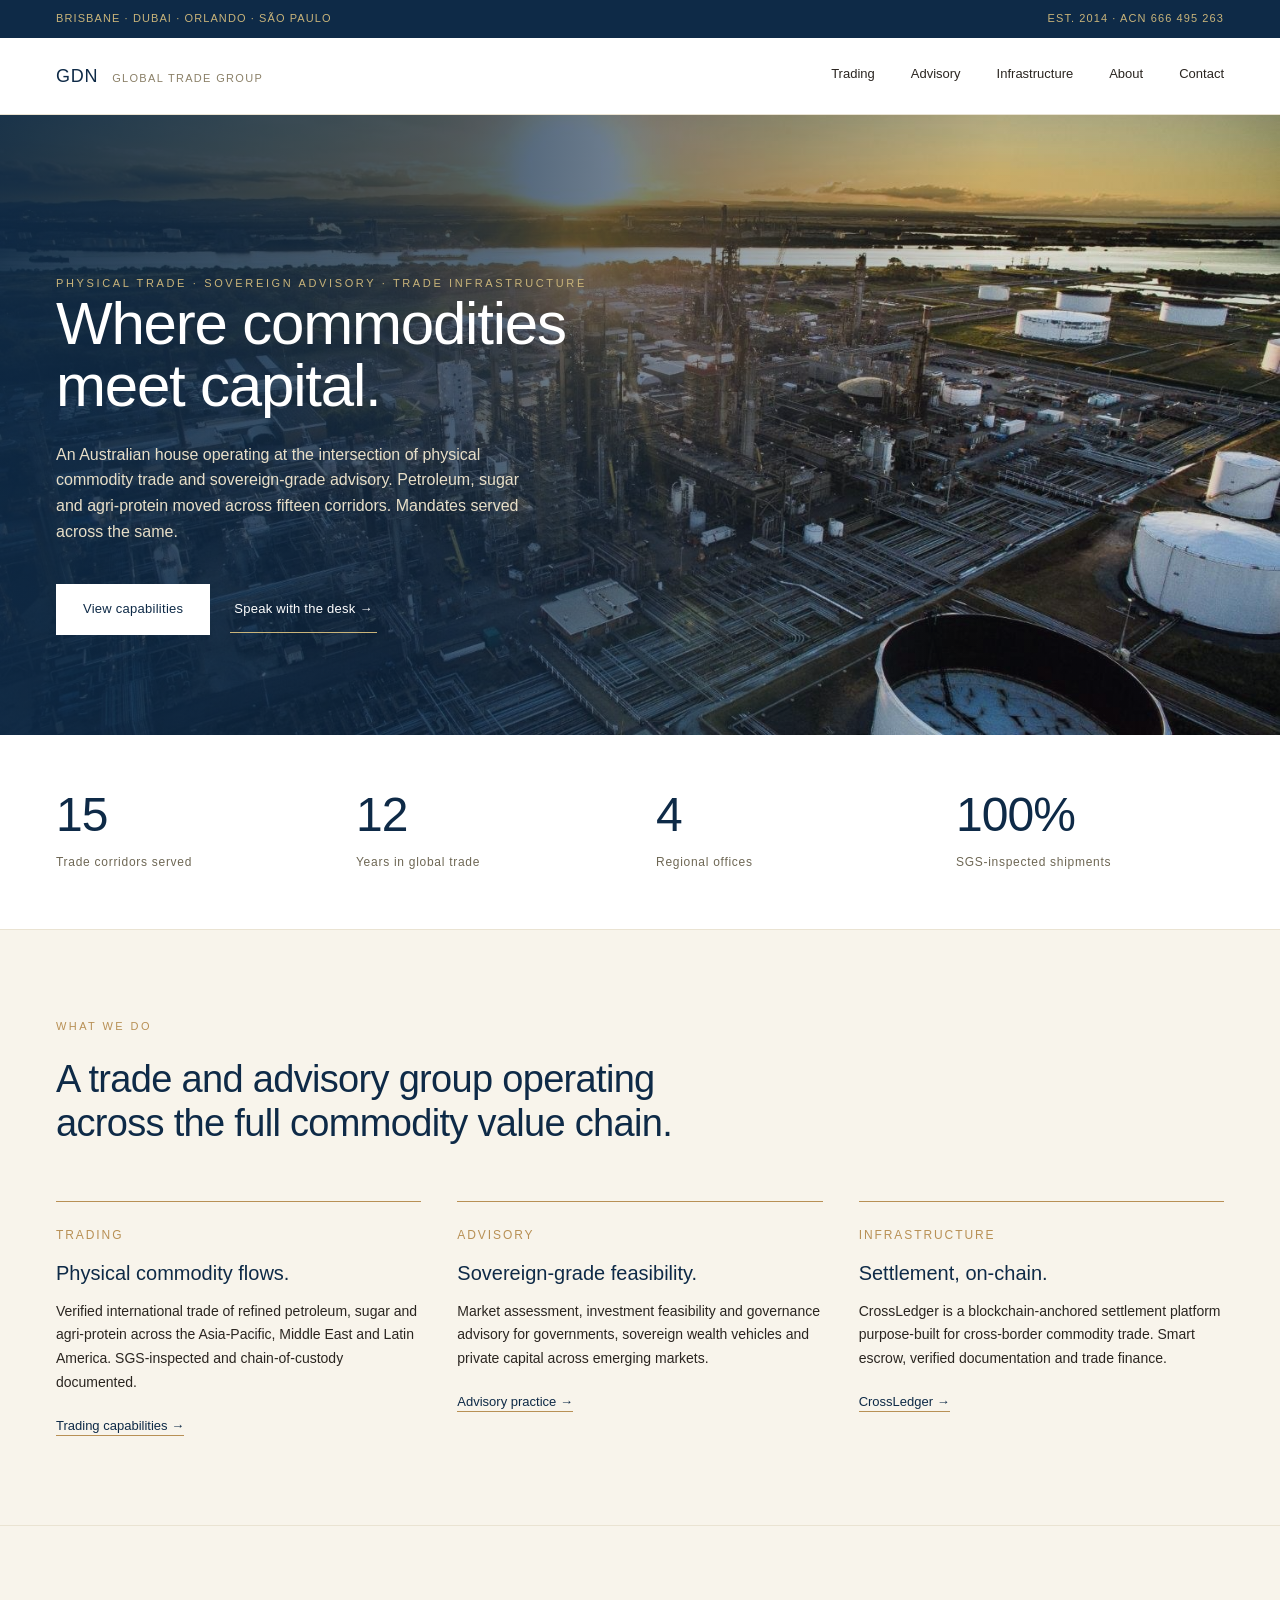
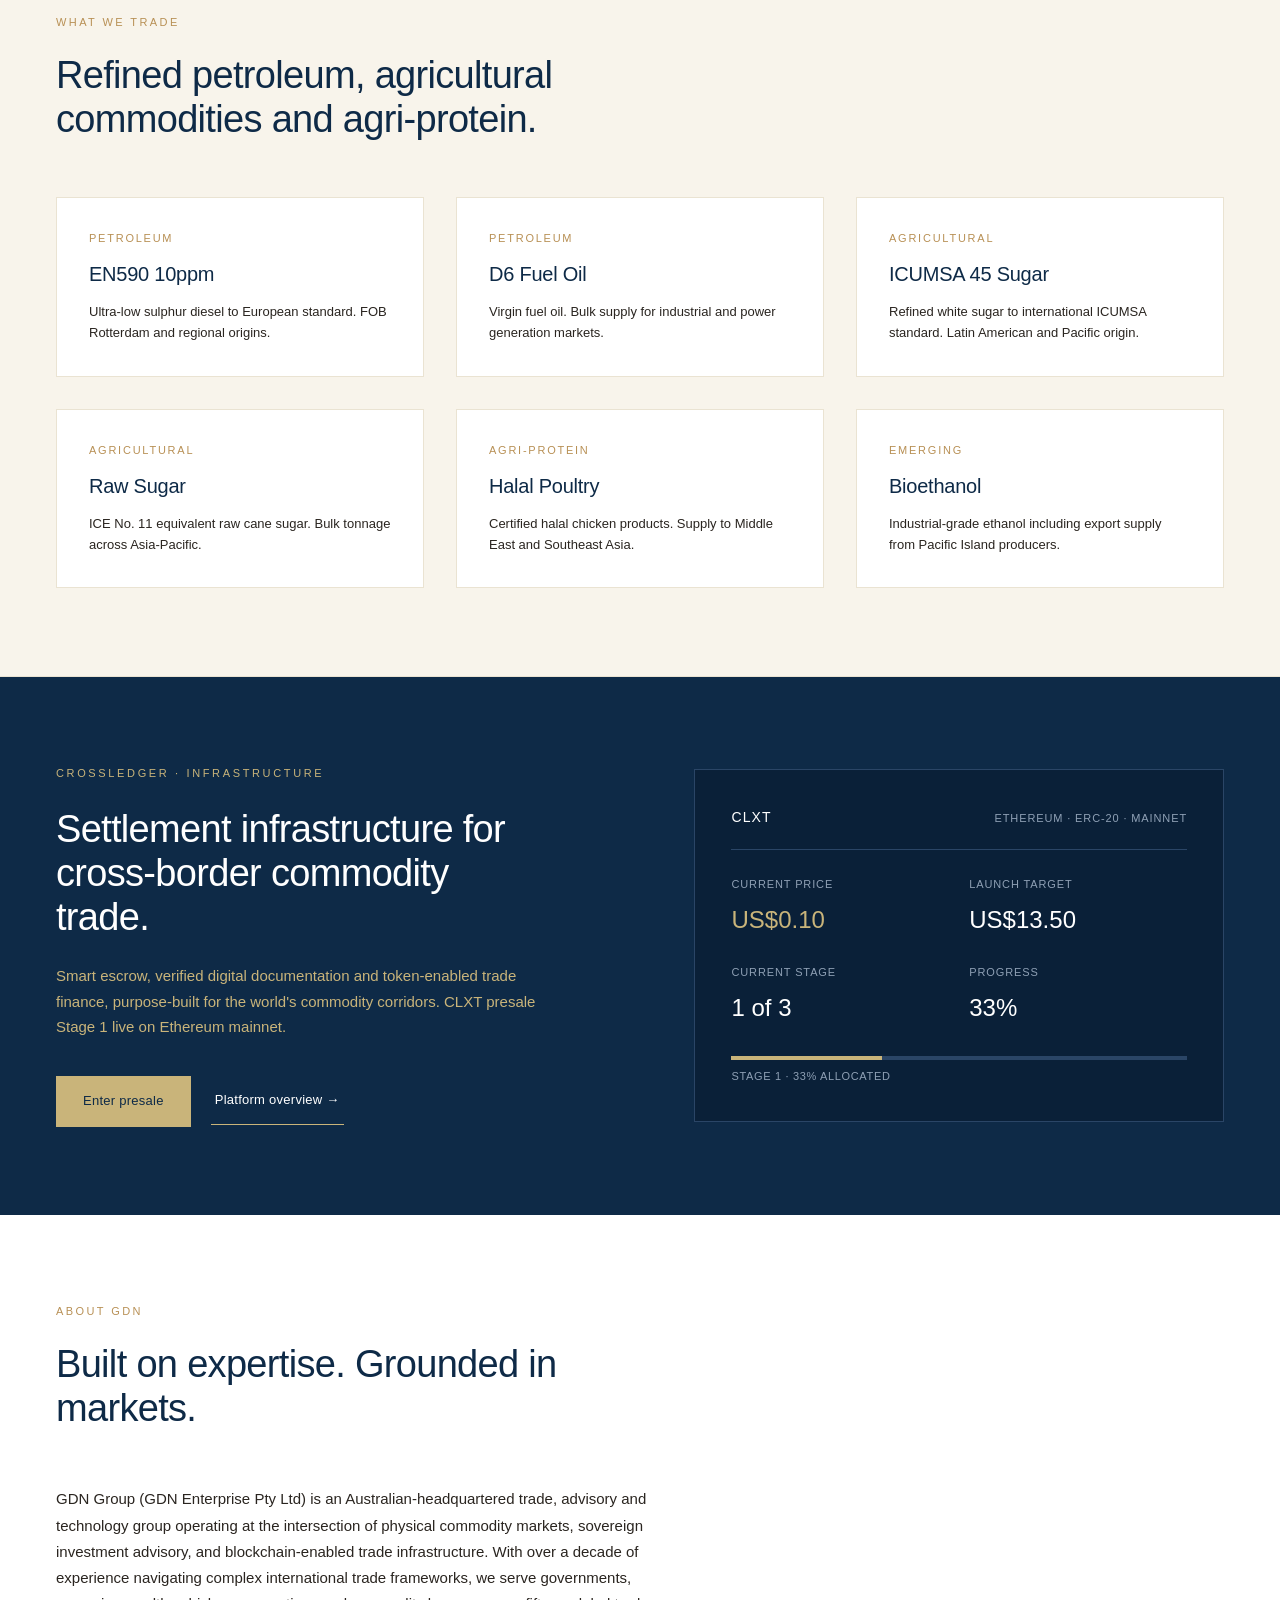
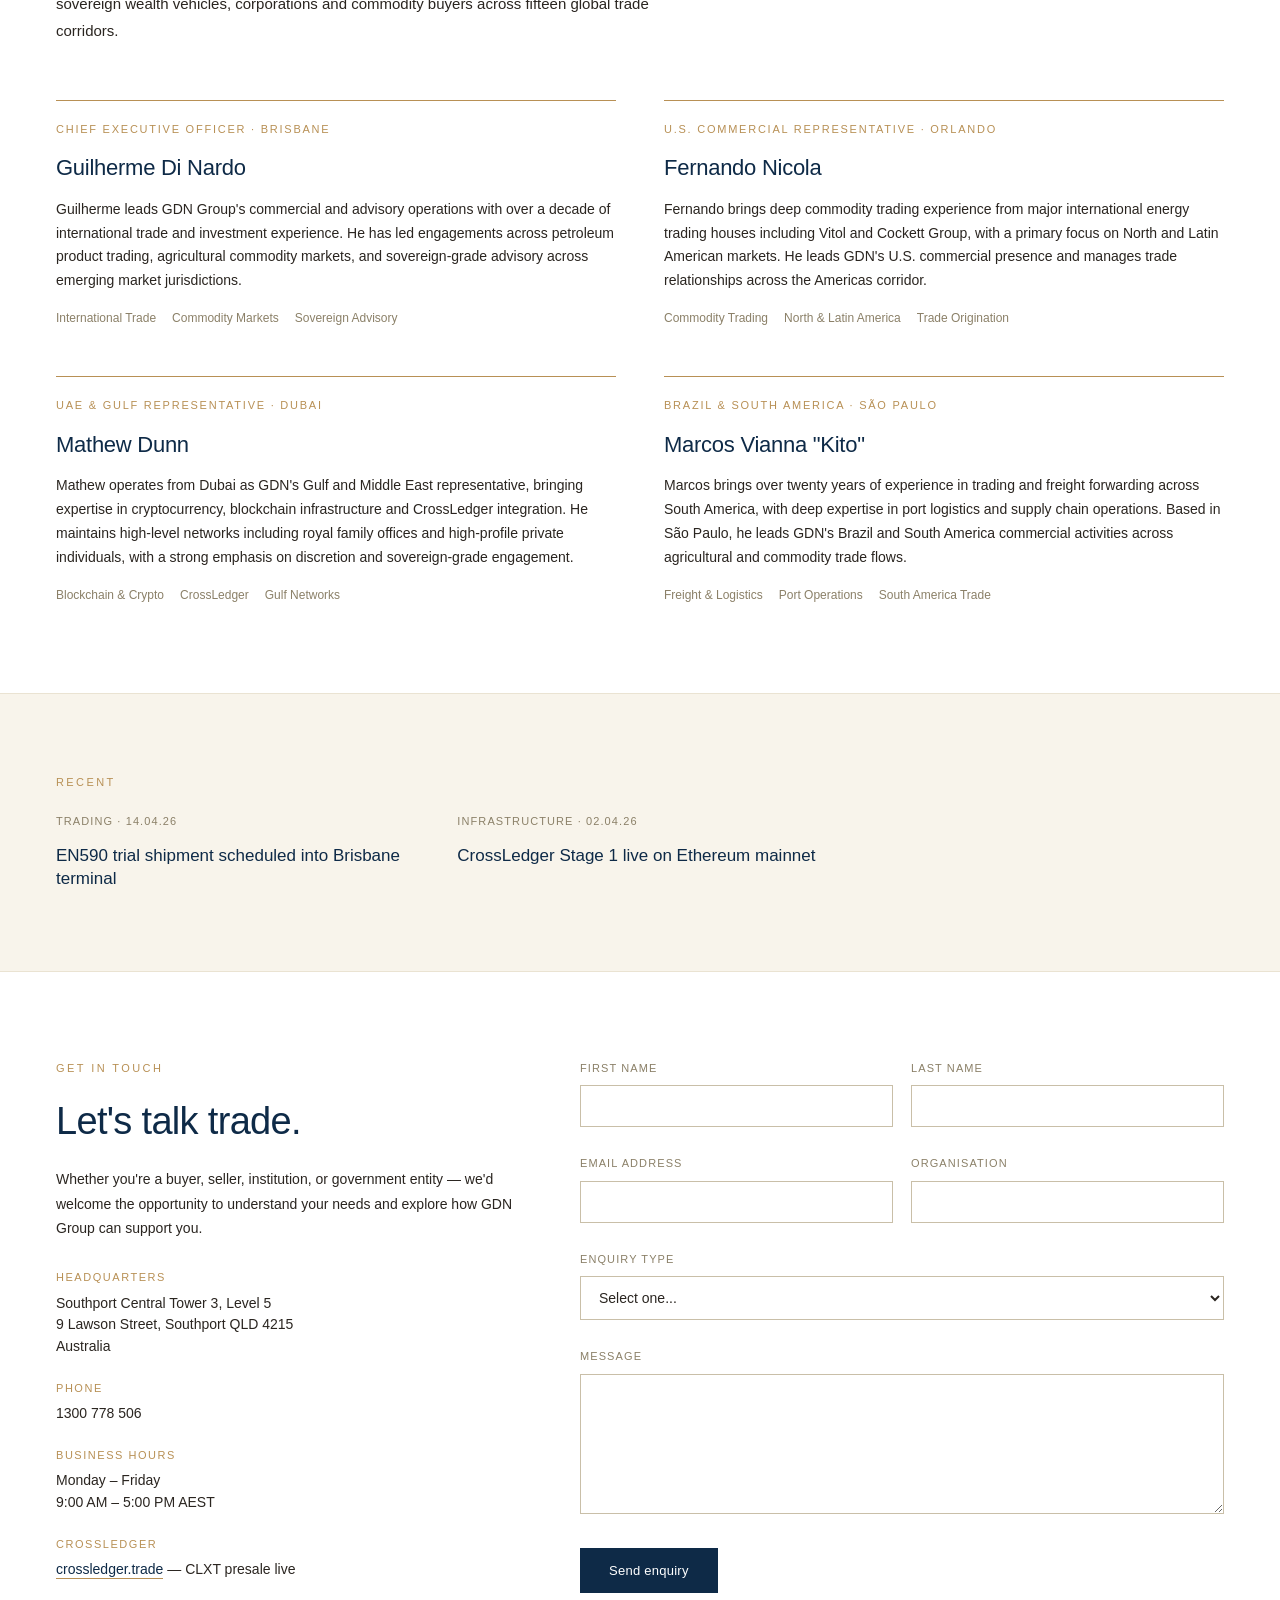
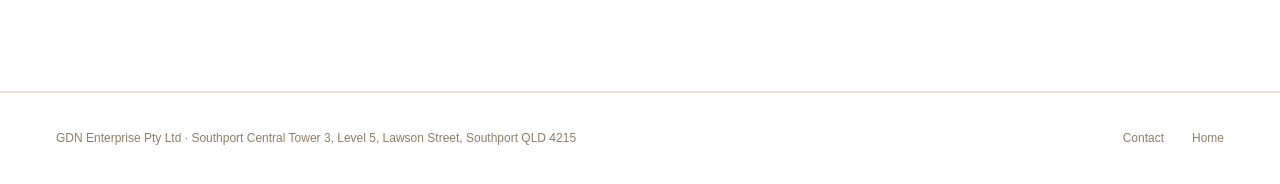
==== commit d80a361a: "Update index.html" ====
--- a/index.html
+++ b/index.html
@@ -279,5 +279,6 @@
   </div>
 </footer>
 
+  <script src="/js/main.js" defer></script>
 </body>
 </html>
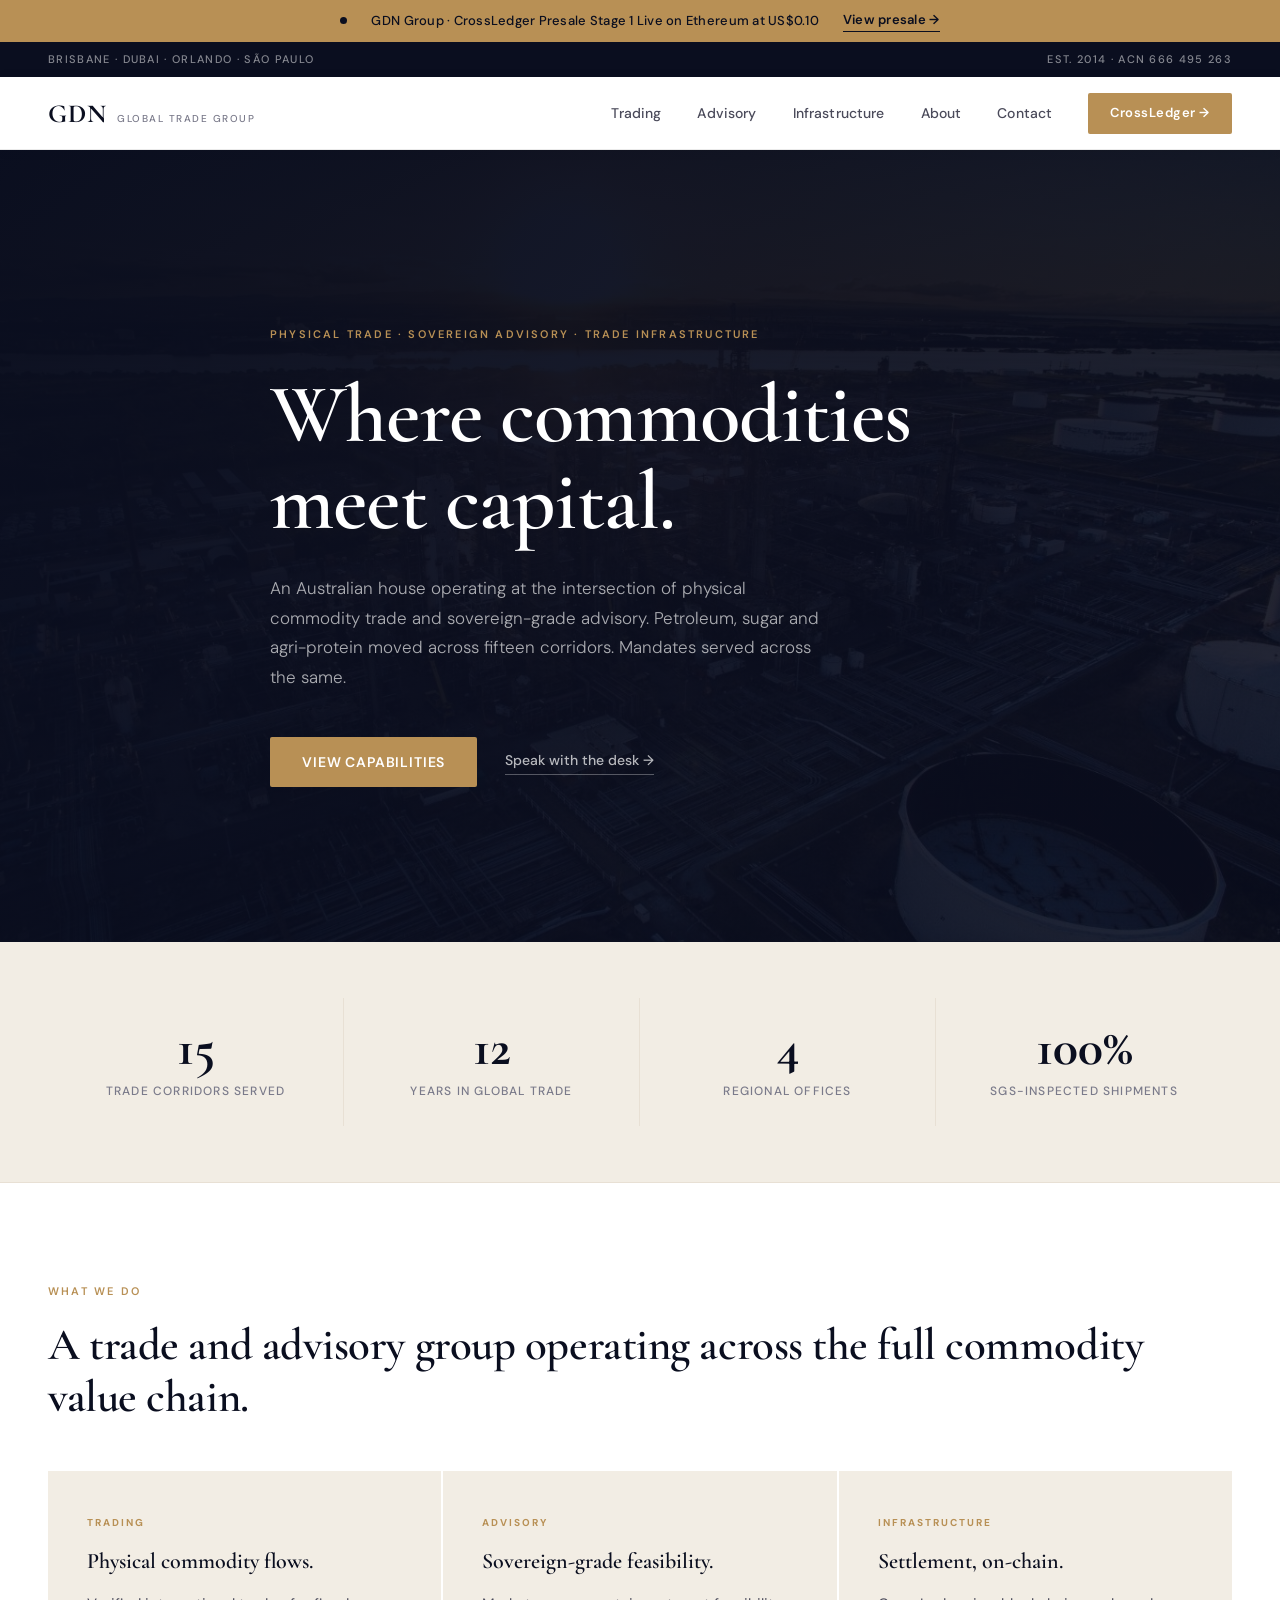
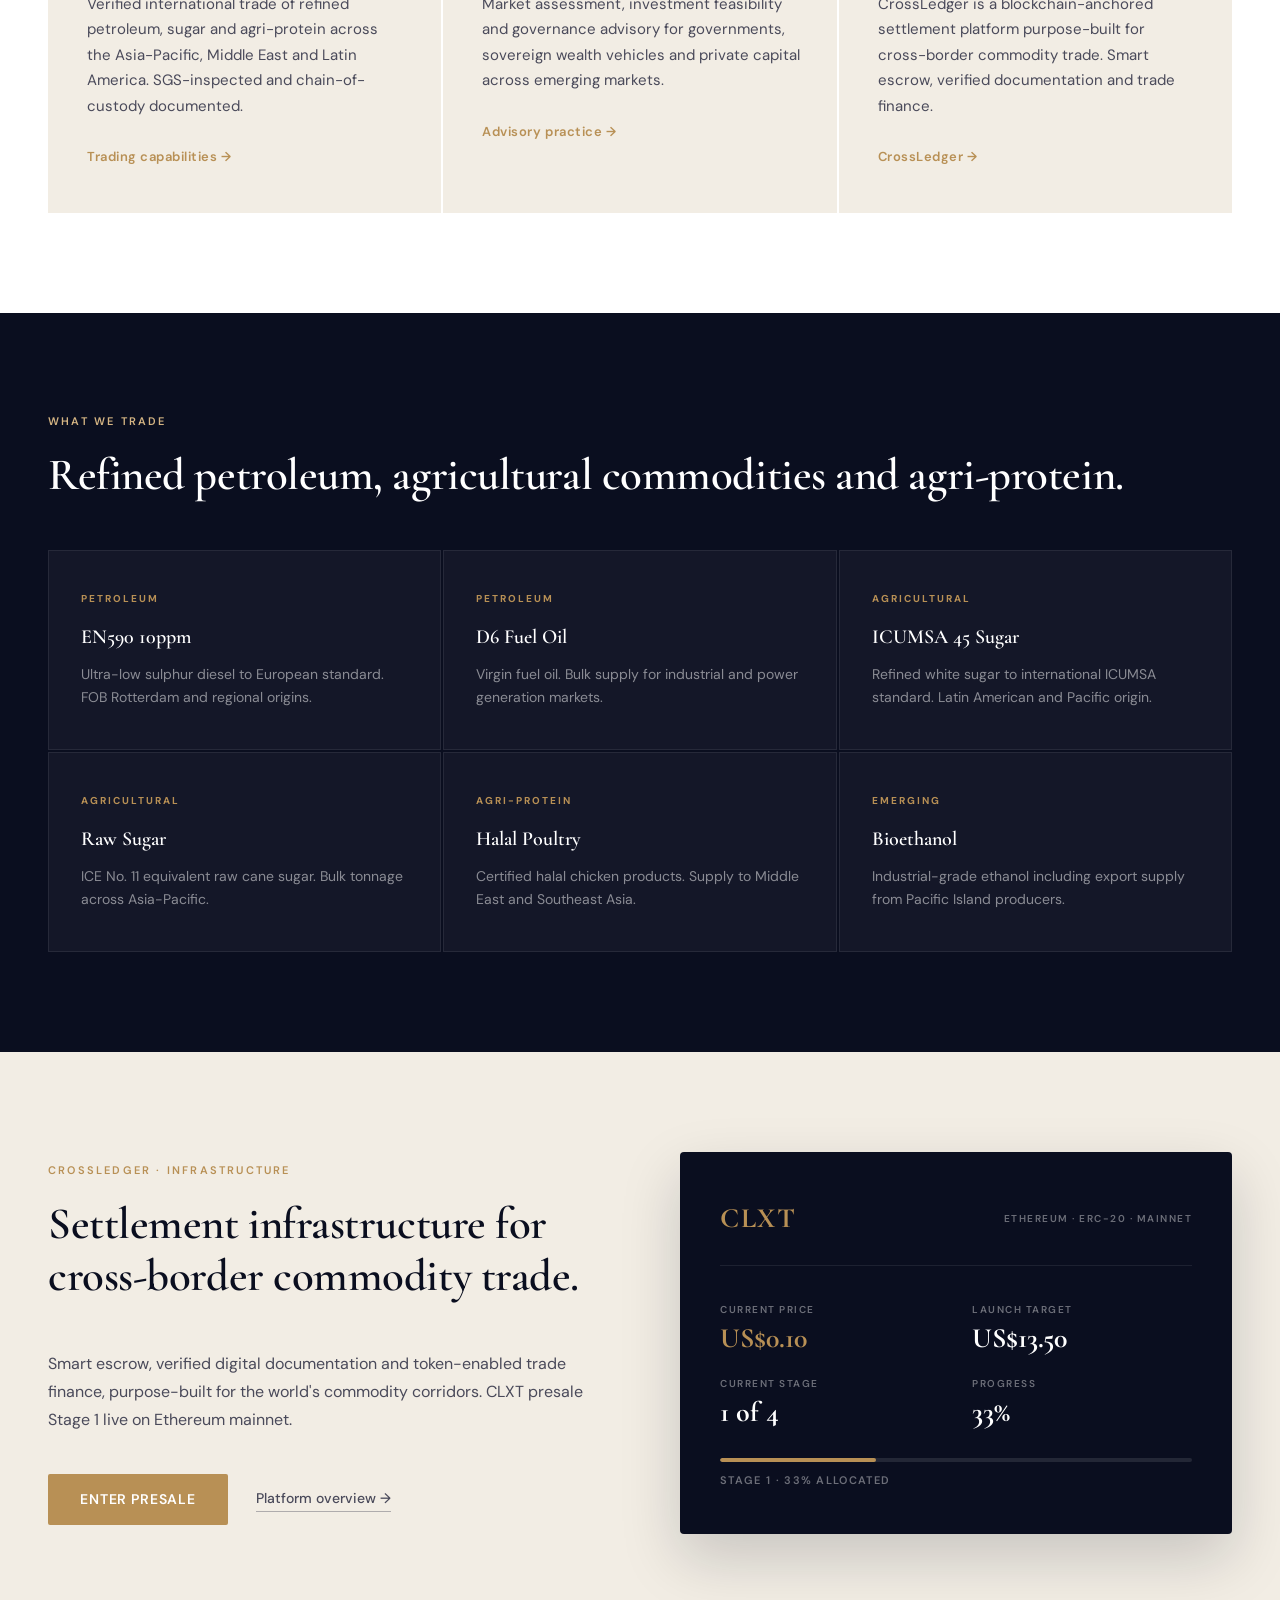
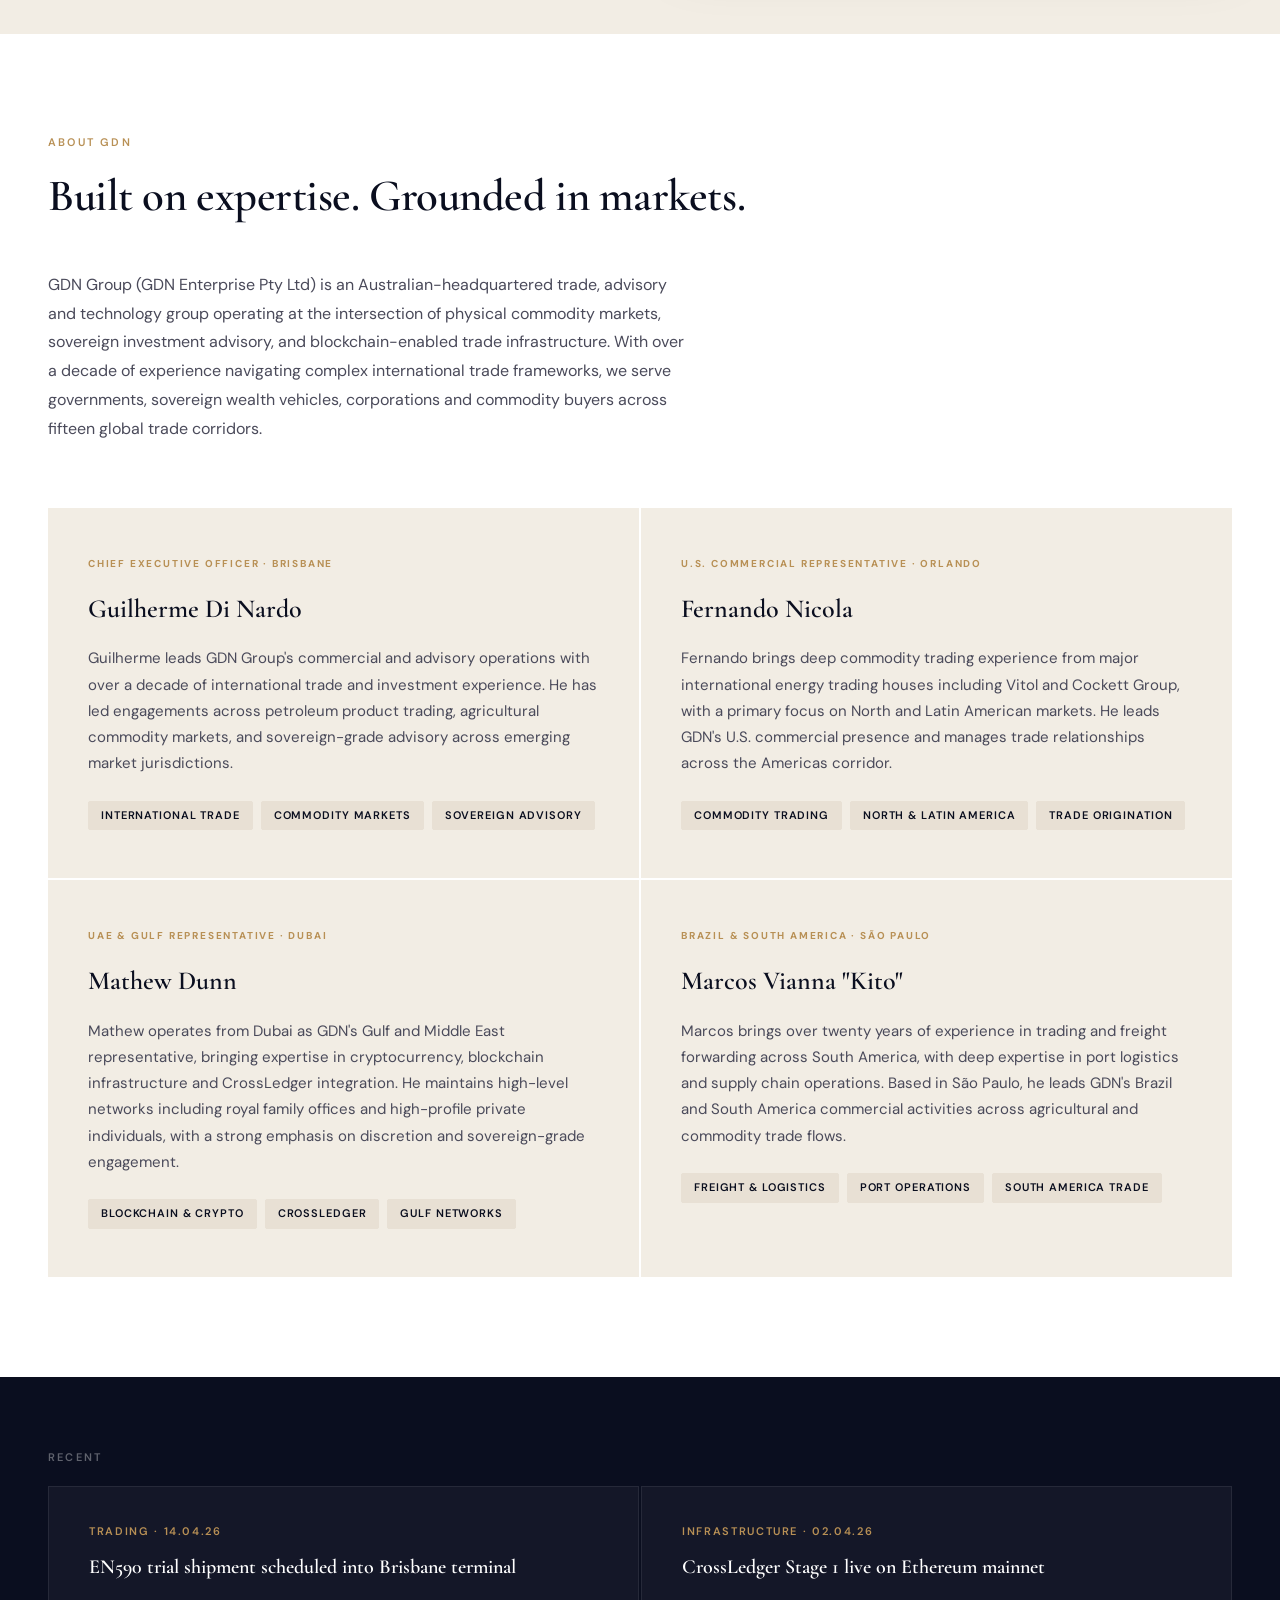
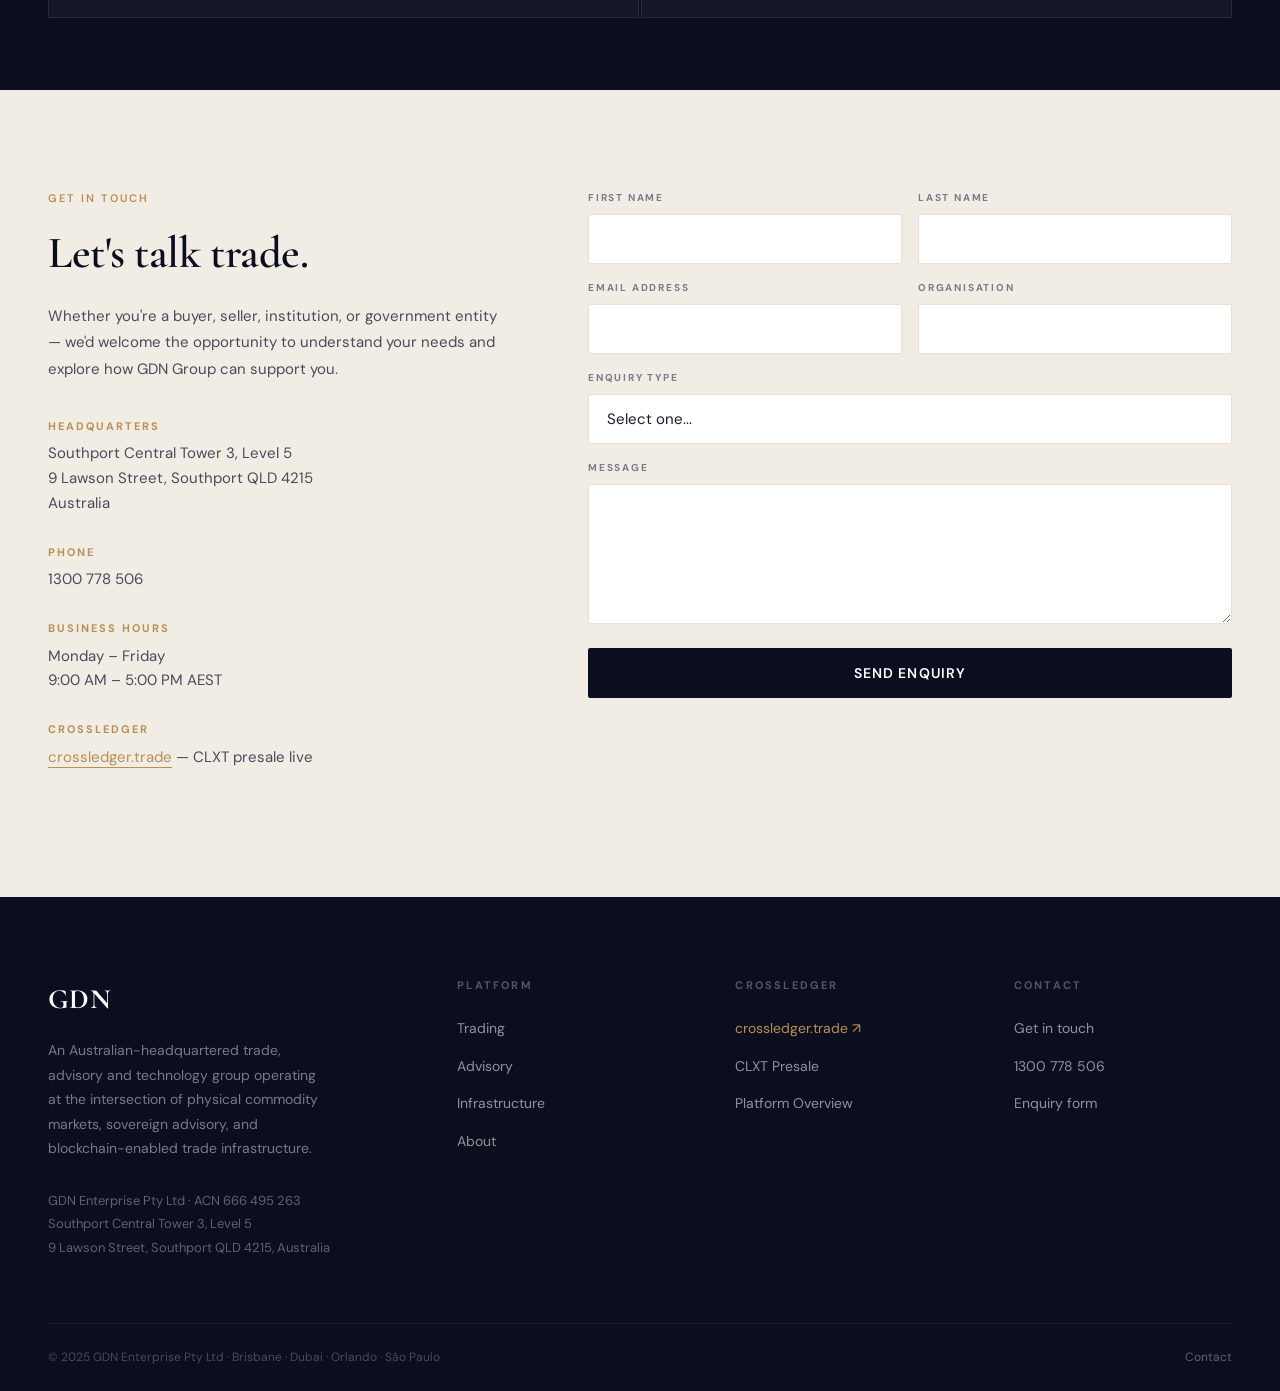
==== commit 2c9c5331: "redesign: update index.html with new nav, footer, announcement bar" ====
--- a/index.html
+++ b/index.html
@@ -1,283 +1,339 @@
 <!DOCTYPE html>
 <html lang="en">
 <head>
-<meta charset="UTF-8" />
-<meta name="viewport" content="width=device-width, initial-scale=1.0" />
-<title>GDN Group — Where commodities meet capital</title>
-<meta name="description" content="Australian house operating at the intersection of physical commodity trade and sovereign-grade advisory. Petroleum, sugar and agri-protein across fifteen corridors." />
-<link rel="preconnect" href="https://fonts.googleapis.com" />
-<link rel="preconnect" href="https://fonts.gstatic.com" crossorigin />
-<link href="https://fonts.googleapis.com/css2?family=Inter:wght@400;500&display=swap" rel="stylesheet" />
-<link rel="stylesheet" href="/assets/css/styles.css" />
+  <meta charset="UTF-8" />
+  <meta name="viewport" content="width=device-width, initial-scale=1.0" />
+  <title>GDN Group — Where commodities meet capital</title>
+  <meta name="description" content="Australian house operating at the intersection of physical commodity trade and sovereign-grade advisory. Petroleum, sugar and agri-protein across fifteen corridors." />
+  <link rel="preconnect" href="https://fonts.googleapis.com" />
+  <link rel="preconnect" href="https://fonts.gstatic.com" crossorigin />
+  <link href="https://fonts.googleapis.com/css2?family=Cormorant+Garamond:ital,wght@0,400;0,500;0,600;0,700;1,400;1,600&family=DM+Sans:wght@300;400;500;600&display=swap" rel="stylesheet" />
+  <link rel="stylesheet" href="/assets/css/styles.css" />
 </head>
 <body>
 
-<div class="topbar">
-  <div class="container-wide topbar-inner">
-    <div>BRISBANE · DUBAI · ORLANDO · SÃO PAULO</div>
-    <div>EST. 2014 · ACN 666 495 263</div>
+  <!-- Announcement Bar -->
+  <div class="announcement-bar">
+    <div class="announcement-inner">
+      <span class="announcement-dot"></span>
+      <span>GDN Group · CrossLedger Presale Stage 1 Live on Ethereum at US$0.10</span>
+      <a href="https://crossledger.trade">View presale →</a>
+    </div>
   </div>
-</div>
-
-<nav class="site-nav">
-  <div class="container-wide nav-inner">
-    <a class="logo" href="/index.html">
-      <span class="logo-mark">GDN</span>
-      <span class="logo-sub">GLOBAL TRADE GROUP</span>
-    </a>
-    <div class="nav-links">
-      <a href="/trading.html" class="">Trading</a>
-      <a href="/advisory.html" class="">Advisory</a>
-      <a href="/crossledger.html" class="">Infrastructure</a>
-      <a href="/index.html#about" class="">About</a>
-      <a href="/index.html#contact" class="">Contact</a>
+
+  <!-- Top Bar -->
+  <div class="topbar">
+    <div class="container-wide topbar-inner">
+      <div>BRISBANE · DUBAI · ORLANDO · SÃO PAULO</div>
+      <div>EST. 2014 · ACN 666 495 263</div>
     </div>
   </div>
-</nav>
-
-<section class="hero">
-  <img class="hero-img" src="/assets/img/brisbane.jpg" alt="Refinery operations at golden hour" />
-  <div class="hero-overlay"></div>
-  <div class="container-wide">
-    <div class="hero-content">
-      <div class="eyebrow">PHYSICAL TRADE · SOVEREIGN ADVISORY · TRADE INFRASTRUCTURE</div>
-      <div class="hero-text">
-        <h1>Where commodities meet capital.</h1>
-        <p class="hero-lede">An Australian house operating at the intersection of physical commodity trade and sovereign-grade advisory. Petroleum, sugar and agri-protein moved across fifteen corridors. Mandates served across the same.</p>
-        <div class="cta-row">
-          <a class="btn-primary" href="/trading.html">View capabilities</a>
-          <a class="btn-text" href="#contact">Speak with the desk →</a>
-        </div>
-      </div>
-    </div>
-  </div>
-</section>
-
-<section class="stats">
-  <div class="container-wide">
-    <div class="stats-grid">
-      <div><div class="stat-num">15</div><div class="stat-label">Trade corridors served</div></div>
-      <div><div class="stat-num">12</div><div class="stat-label">Years in global trade</div></div>
-      <div><div class="stat-num">4</div><div class="stat-label">Regional offices</div></div>
-      <div><div class="stat-num">100%</div><div class="stat-label">SGS-inspected shipments</div></div>
-    </div>
-  </div>
-</section>
-
-<section class="pillars">
-  <div class="container-wide">
-    <div class="section-eyebrow">WHAT WE DO</div>
-    <h2>A trade and advisory group operating across the full commodity value chain.</h2>
-    <div class="pillars-grid">
-      <div class="pillar">
-        <div class="pillar-tag">TRADING</div>
-        <div class="pillar-h">Physical commodity flows.</div>
-        <p>Verified international trade of refined petroleum, sugar and agri-protein across the Asia-Pacific, Middle East and Latin America. SGS-inspected and chain-of-custody documented.</p>
-        <a class="pillar-link" href="/trading.html">Trading capabilities →</a>
-      </div>
-      <div class="pillar">
-        <div class="pillar-tag">ADVISORY</div>
-        <div class="pillar-h">Sovereign-grade feasibility.</div>
-        <p>Market assessment, investment feasibility and governance advisory for governments, sovereign wealth vehicles and private capital across emerging markets.</p>
-        <a class="pillar-link" href="/advisory.html">Advisory practice →</a>
-      </div>
-      <div class="pillar">
-        <div class="pillar-tag">INFRASTRUCTURE</div>
-        <div class="pillar-h">Settlement, on-chain.</div>
-        <p>CrossLedger is a blockchain-anchored settlement platform purpose-built for cross-border commodity trade. Smart escrow, verified documentation and trade finance.</p>
-        <a class="pillar-link" href="/crossledger.html">CrossLedger →</a>
-      </div>
-    </div>
-  </div>
-</section>
-
-<section class="products">
-  <div class="container-wide">
-    <div class="section-eyebrow">WHAT WE TRADE</div>
-    <h2>Refined petroleum, agricultural commodities and agri-protein.</h2>
-    <div class="products-grid">
-      <a class="product-card" href="/trading.html#en590">
-        <div class="product-tag">PETROLEUM</div>
-        <h3>EN590 10ppm</h3>
-        <p>Ultra-low sulphur diesel to European standard. FOB Rotterdam and regional origins.</p>
+
+  <!-- Navigation -->
+  <nav class="site-nav">
+    <div class="container-wide nav-inner">
+      <a class="logo" href="/index.html">
+        <span class="logo-mark">GDN</span>
+        <span class="logo-sub">GLOBAL TRADE GROUP</span>
       </a>
-      <a class="product-card" href="/trading.html#d6">
-        <div class="product-tag">PETROLEUM</div>
-        <h3>D6 Fuel Oil</h3>
-        <p>Virgin fuel oil. Bulk supply for industrial and power generation markets.</p>
-      </a>
-      <a class="product-card" href="/trading.html#icumsa">
-        <div class="product-tag">AGRICULTURAL</div>
-        <h3>ICUMSA 45 Sugar</h3>
-        <p>Refined white sugar to international ICUMSA standard. Latin American and Pacific origin.</p>
-      </a>
-      <a class="product-card" href="/trading.html#raw-sugar">
-        <div class="product-tag">AGRICULTURAL</div>
-        <h3>Raw Sugar</h3>
-        <p>ICE No. 11 equivalent raw cane sugar. Bulk tonnage across Asia-Pacific.</p>
-      </a>
-      <a class="product-card" href="/trading.html#poultry">
-        <div class="product-tag">AGRI-PROTEIN</div>
-        <h3>Halal Poultry</h3>
-        <p>Certified halal chicken products. Supply to Middle East and Southeast Asia.</p>
-      </a>
-      <a class="product-card" href="/trading.html#bioethanol">
-        <div class="product-tag">EMERGING</div>
-        <h3>Bioethanol</h3>
-        <p>Industrial-grade ethanol including export supply from Pacific Island producers.</p>
-      </a>
-    </div>
-  </div>
-</section>
-
-<section class="crossledger-band">
-  <div class="container-wide">
-    <div class="cl-grid">
-      <div>
-        <div class="cl-eyebrow">CROSSLEDGER · INFRASTRUCTURE</div>
-        <h2>Settlement infrastructure for cross-border commodity trade.</h2>
-        <p class="cl-lede">Smart escrow, verified digital documentation and token-enabled trade finance, purpose-built for the world's commodity corridors. CLXT presale Stage 1 live on Ethereum mainnet.</p>
-        <div class="cta-row">
-          <a class="btn-primary gold" href="https://crossledger.trade">Enter presale</a>
-          <a class="btn-text" href="/crossledger.html">Platform overview →</a>
-        </div>
-      </div>
-      <div class="cl-card">
-        <div class="cl-card-head">
-          <div class="cl-symbol">CLXT</div>
-          <div class="cl-network">ETHEREUM · ERC-20 · MAINNET</div>
-        </div>
-        <div class="cl-grid-stats">
-          <div><div class="cl-stat-label">CURRENT PRICE</div><div class="cl-stat-num gold">US$0.10</div></div>
-          <div><div class="cl-stat-label">LAUNCH TARGET</div><div class="cl-stat-num">US$13.50</div></div>
-          <div><div class="cl-stat-label">CURRENT STAGE</div><div class="cl-stat-num">1 of 3</div></div>
-          <div><div class="cl-stat-label">PROGRESS</div><div class="cl-stat-num">33%</div></div>
-        </div>
-        <div class="cl-progress"><div class="cl-progress-fill"></div></div>
-        <div class="cl-progress-label">STAGE 1 · 33% ALLOCATED</div>
-      </div>
-    </div>
-  </div>
-</section>
-
-<section class="team" id="about">
-  <div class="container-wide">
-    <div class="section-eyebrow">ABOUT GDN</div>
-    <h2>Built on expertise. Grounded in markets.</h2>
-    <p style="font-size: 15px; color: #2A2520; line-height: 1.75; max-width: 640px; margin: 0 0 56px;">GDN Group (GDN Enterprise Pty Ltd) is an Australian-headquartered trade, advisory and technology group operating at the intersection of physical commodity markets, sovereign investment advisory, and blockchain-enabled trade infrastructure. With over a decade of experience navigating complex international trade frameworks, we serve governments, sovereign wealth vehicles, corporations and commodity buyers across fifteen global trade corridors.</p>
-    <div class="team-grid">
-      <div class="team-card">
-        <div class="team-meta">CHIEF EXECUTIVE OFFICER · BRISBANE</div>
-        <h3>Guilherme Di Nardo</h3>
-        <p>Guilherme leads GDN Group's commercial and advisory operations with over a decade of international trade and investment experience. He has led engagements across petroleum product trading, agricultural commodity markets, and sovereign-grade advisory across emerging market jurisdictions.</p>
-        <div class="team-tags"><span>International Trade</span><span>Commodity Markets</span><span>Sovereign Advisory</span></div>
-      </div>
-      <div class="team-card">
-        <div class="team-meta">U.S. COMMERCIAL REPRESENTATIVE · ORLANDO</div>
-        <h3>Fernando Nicola</h3>
-        <p>Fernando brings deep commodity trading experience from major international energy trading houses including Vitol and Cockett Group, with a primary focus on North and Latin American markets. He leads GDN's U.S. commercial presence and manages trade relationships across the Americas corridor.</p>
-        <div class="team-tags"><span>Commodity Trading</span><span>North & Latin America</span><span>Trade Origination</span></div>
-      </div>
-      <div class="team-card">
-        <div class="team-meta">UAE & GULF REPRESENTATIVE · DUBAI</div>
-        <h3>Mathew Dunn</h3>
-        <p>Mathew operates from Dubai as GDN's Gulf and Middle East representative, bringing expertise in cryptocurrency, blockchain infrastructure and CrossLedger integration. He maintains high-level networks including royal family offices and high-profile private individuals, with a strong emphasis on discretion and sovereign-grade engagement.</p>
-        <div class="team-tags"><span>Blockchain & Crypto</span><span>CrossLedger</span><span>Gulf Networks</span></div>
-      </div>
-      <div class="team-card">
-        <div class="team-meta">BRAZIL & SOUTH AMERICA · SÃO PAULO</div>
-        <h3>Marcos Vianna "Kito"</h3>
-        <p>Marcos brings over twenty years of experience in trading and freight forwarding across South America, with deep expertise in port logistics and supply chain operations. Based in São Paulo, he leads GDN's Brazil and South America commercial activities across agricultural and commodity trade flows.</p>
-        <div class="team-tags"><span>Freight & Logistics</span><span>Port Operations</span><span>South America Trade</span></div>
-      </div>
-    </div>
-  </div>
-</section>
-
-<section class="recent">
-  <div class="container-wide">
-    <div class="section-eyebrow">RECENT</div>
-    <div class="recent-grid">
-      <a class="news-item" href="/trading.html">
-        <div class="news-meta">TRADING · 14.04.26</div>
-        <div class="news-title">EN590 trial shipment scheduled into Brisbane terminal</div>
-      </a>
-      <a class="news-item" href="/crossledger.html">
-        <div class="news-meta">INFRASTRUCTURE · 02.04.26</div>
-        <div class="news-title">CrossLedger Stage 1 live on Ethereum mainnet</div>
-      </a>
-    </div>
-  </div>
-</section>
-
-<section class="contact" id="contact">
-  <div class="container-wide">
-    <div class="contact-grid">
-      <div class="contact-info">
-        <div class="section-eyebrow">GET IN TOUCH</div>
-        <h2>Let's talk trade.</h2>
-        <p>Whether you're a buyer, seller, institution, or government entity — we'd welcome the opportunity to understand your needs and explore how GDN Group can support you.</p>
-        <dl>
-          <dt>HEADQUARTERS</dt>
-          <dd>Southport Central Tower 3, Level 5<br />9 Lawson Street, Southport QLD 4215<br />Australia</dd>
-          <dt>PHONE</dt>
-          <dd>1300 778 506</dd>
-          <dt>BUSINESS HOURS</dt>
-          <dd>Monday – Friday<br />9:00 AM – 5:00 PM AEST</dd>
-          <dt>CROSSLEDGER</dt>
-          <dd><a href="https://crossledger.trade" style="color: #0E2A47; border-bottom: 1px solid #B89055; padding-bottom: 1px;">crossledger.trade</a> — CLXT presale live</dd>
-        </dl>
-      </div>
-      <form class="contact-form" action="https://formspree.io/f/mlgpnvbk" method="POST">
+      <div class="nav-links">
+        <a href="/trading.html">Trading</a>
+        <a href="/advisory.html">Advisory</a>
+        <a href="/crossledger.html">Infrastructure</a>
+        <a href="/index.html#about">About</a>
+        <a href="/index.html#contact">Contact</a>
+        <a href="https://crossledger.trade" class="nav-cta">CrossLedger →</a>
+      </div>
+    </div>
+  </nav>
+
+  <!-- Hero -->
+  <section class="hero">
+    <img class="hero-img" src="/assets/img/brisbane.jpg" alt="Refinery operations at golden hour" />
+    <div class="hero-overlay"></div>
+    <div class="container-wide">
+      <div class="hero-content">
+        <div class="eyebrow">PHYSICAL TRADE · SOVEREIGN ADVISORY · TRADE INFRASTRUCTURE</div>
+        <div class="hero-text">
+          <h1>Where commodities meet capital.</h1>
+          <p class="hero-lede">An Australian house operating at the intersection of physical commodity trade and sovereign-grade advisory. Petroleum, sugar and agri-protein moved across fifteen corridors. Mandates served across the same.</p>
+          <div class="cta-row">
+            <a class="btn-primary" href="/trading.html">View capabilities</a>
+            <a class="btn-text" href="#contact">Speak with the desk →</a>
+          </div>
+        </div>
+      </div>
+    </div>
+  </section>
+
+  <!-- Stats -->
+  <section class="stats">
+    <div class="container-wide">
+      <div class="stats-grid">
+        <div><div class="stat-num">15</div><div class="stat-label">Trade corridors served</div></div>
+        <div><div class="stat-num">12</div><div class="stat-label">Years in global trade</div></div>
+        <div><div class="stat-num">4</div><div class="stat-label">Regional offices</div></div>
+        <div><div class="stat-num">100%</div><div class="stat-label">SGS-inspected shipments</div></div>
+      </div>
+    </div>
+  </section>
+
+  <!-- Pillars -->
+  <section class="pillars">
+    <div class="container-wide">
+      <div class="section-eyebrow">WHAT WE DO</div>
+      <h2>A trade and advisory group operating across the full commodity value chain.</h2>
+      <div class="pillars-grid">
+        <div class="pillar">
+          <div class="pillar-tag">TRADING</div>
+          <div class="pillar-h">Physical commodity flows.</div>
+          <p>Verified international trade of refined petroleum, sugar and agri-protein across the Asia-Pacific, Middle East and Latin America. SGS-inspected and chain-of-custody documented.</p>
+          <a class="pillar-link" href="/trading.html">Trading capabilities →</a>
+        </div>
+        <div class="pillar">
+          <div class="pillar-tag">ADVISORY</div>
+          <div class="pillar-h">Sovereign-grade feasibility.</div>
+          <p>Market assessment, investment feasibility and governance advisory for governments, sovereign wealth vehicles and private capital across emerging markets.</p>
+          <a class="pillar-link" href="/advisory.html">Advisory practice →</a>
+        </div>
+        <div class="pillar">
+          <div class="pillar-tag">INFRASTRUCTURE</div>
+          <div class="pillar-h">Settlement, on-chain.</div>
+          <p>CrossLedger is a blockchain-anchored settlement platform purpose-built for cross-border commodity trade. Smart escrow, verified documentation and trade finance.</p>
+          <a class="pillar-link" href="/crossledger.html">CrossLedger →</a>
+        </div>
+      </div>
+    </div>
+  </section>
+
+  <!-- Products -->
+  <section class="products">
+    <div class="container-wide">
+      <div class="section-eyebrow">WHAT WE TRADE</div>
+      <h2>Refined petroleum, agricultural commodities and agri-protein.</h2>
+      <div class="products-grid">
+        <a class="product-card" href="/trading.html#en590">
+          <div class="product-tag">PETROLEUM</div>
+          <h3>EN590 10ppm</h3>
+          <p>Ultra-low sulphur diesel to European standard. FOB Rotterdam and regional origins.</p>
+        </a>
+        <a class="product-card" href="/trading.html#d6">
+          <div class="product-tag">PETROLEUM</div>
+          <h3>D6 Fuel Oil</h3>
+          <p>Virgin fuel oil. Bulk supply for industrial and power generation markets.</p>
+        </a>
+        <a class="product-card" href="/trading.html#icumsa">
+          <div class="product-tag">AGRICULTURAL</div>
+          <h3>ICUMSA 45 Sugar</h3>
+          <p>Refined white sugar to international ICUMSA standard. Latin American and Pacific origin.</p>
+        </a>
+        <a class="product-card" href="/trading.html#raw-sugar">
+          <div class="product-tag">AGRICULTURAL</div>
+          <h3>Raw Sugar</h3>
+          <p>ICE No. 11 equivalent raw cane sugar. Bulk tonnage across Asia-Pacific.</p>
+        </a>
+        <a class="product-card" href="/trading.html#poultry">
+          <div class="product-tag">AGRI-PROTEIN</div>
+          <h3>Halal Poultry</h3>
+          <p>Certified halal chicken products. Supply to Middle East and Southeast Asia.</p>
+        </a>
+        <a class="product-card" href="/trading.html#bioethanol">
+          <div class="product-tag">EMERGING</div>
+          <h3>Bioethanol</h3>
+          <p>Industrial-grade ethanol including export supply from Pacific Island producers.</p>
+        </a>
+      </div>
+    </div>
+  </section>
+
+  <!-- CrossLedger Band -->
+  <section class="crossledger-band">
+    <div class="container-wide">
+      <div class="cl-grid">
         <div>
-          <label for="firstName">FIRST NAME</label>
-          <input type="text" id="firstName" name="firstName" required />
-        </div>
-        <div>
-          <label for="lastName">LAST NAME</label>
-          <input type="text" id="lastName" name="lastName" required />
-        </div>
-        <div>
-          <label for="email">EMAIL ADDRESS</label>
-          <input type="email" id="email" name="email" required />
-        </div>
-        <div>
-          <label for="organisation">ORGANISATION</label>
-          <input type="text" id="organisation" name="organisation" />
-        </div>
-        <div class="full">
-          <label for="enquiryType">ENQUIRY TYPE</label>
-          <select id="enquiryType" name="enquiryType">
-            <option>Select one...</option>
-            <option>Commodity Trading — EN590 / D6 Petroleum</option>
-            <option>Commodity Trading — ICUMSA 45 Sugar</option>
-            <option>Commodity Trading — Other</option>
-            <option>Strategic Advisory</option>
-            <option>CrossLedger / CLXT</option>
-            <option>General Enquiry</option>
-          </select>
-        </div>
-        <div class="full">
-          <label for="message">MESSAGE</label>
-          <textarea id="message" name="message" required></textarea>
-        </div>
-        <div class="full">
-          <button type="submit">Send enquiry</button>
-        </div>
-      </form>
-    </div>
-  </div>
-</section>
-
-<footer>
-  <div class="container-wide footer-inner">
-    <div>GDN Enterprise Pty Ltd · Southport Central Tower 3, Level 5, Lawson Street, Southport QLD 4215</div>
-    <div class="footer-links">
-      <a href="/index.html#contact">Contact</a>
-      <a href="/index.html">Home</a>
-    </div>
-  </div>
-</footer>
+          <div class="cl-eyebrow">CROSSLEDGER · INFRASTRUCTURE</div>
+          <h2>Settlement infrastructure for cross-border commodity trade.</h2>
+          <p class="cl-lede">Smart escrow, verified digital documentation and token-enabled trade finance, purpose-built for the world's commodity corridors. CLXT presale Stage 1 live on Ethereum mainnet.</p>
+          <div class="cta-row">
+            <a class="btn-primary" href="https://crossledger.trade">Enter presale</a>
+            <a class="btn-text" style="color: var(--text-mid); border-color: rgba(74,74,90,0.4);" href="/crossledger.html">Platform overview →</a>
+          </div>
+        </div>
+        <div class="cl-card">
+          <div class="cl-card-head">
+            <div class="cl-symbol">CLXT</div>
+            <div class="cl-network">ETHEREUM · ERC-20 · MAINNET</div>
+          </div>
+          <div class="cl-grid-stats">
+            <div><div class="cl-stat-label">CURRENT PRICE</div><div class="cl-stat-num gold">US$0.10</div></div>
+            <div><div class="cl-stat-label">LAUNCH TARGET</div><div class="cl-stat-num">US$13.50</div></div>
+            <div><div class="cl-stat-label">CURRENT STAGE</div><div class="cl-stat-num">1 of 4</div></div>
+            <div><div class="cl-stat-label">PROGRESS</div><div class="cl-stat-num">33%</div></div>
+          </div>
+          <div class="cl-progress"><div class="cl-progress-fill"></div></div>
+          <div class="cl-progress-label">STAGE 1 · 33% ALLOCATED</div>
+        </div>
+      </div>
+    </div>
+  </section>
+
+  <!-- Team -->
+  <section class="team" id="about">
+    <div class="container-wide">
+      <div class="section-eyebrow">ABOUT GDN</div>
+      <h2>Built on expertise. Grounded in markets.</h2>
+      <p>GDN Group (GDN Enterprise Pty Ltd) is an Australian-headquartered trade, advisory and technology group operating at the intersection of physical commodity markets, sovereign investment advisory, and blockchain-enabled trade infrastructure. With over a decade of experience navigating complex international trade frameworks, we serve governments, sovereign wealth vehicles, corporations and commodity buyers across fifteen global trade corridors.</p>
+      <div class="team-grid">
+        <div class="team-card">
+          <div class="team-meta">CHIEF EXECUTIVE OFFICER · BRISBANE</div>
+          <h3>Guilherme Di Nardo</h3>
+          <p>Guilherme leads GDN Group's commercial and advisory operations with over a decade of international trade and investment experience. He has led engagements across petroleum product trading, agricultural commodity markets, and sovereign-grade advisory across emerging market jurisdictions.</p>
+          <div class="team-tags"><span>International Trade</span><span>Commodity Markets</span><span>Sovereign Advisory</span></div>
+        </div>
+        <div class="team-card">
+          <div class="team-meta">U.S. COMMERCIAL REPRESENTATIVE · ORLANDO</div>
+          <h3>Fernando Nicola</h3>
+          <p>Fernando brings deep commodity trading experience from major international energy trading houses including Vitol and Cockett Group, with a primary focus on North and Latin American markets. He leads GDN's U.S. commercial presence and manages trade relationships across the Americas corridor.</p>
+          <div class="team-tags"><span>Commodity Trading</span><span>North &amp; Latin America</span><span>Trade Origination</span></div>
+        </div>
+        <div class="team-card">
+          <div class="team-meta">UAE &amp; GULF REPRESENTATIVE · DUBAI</div>
+          <h3>Mathew Dunn</h3>
+          <p>Mathew operates from Dubai as GDN's Gulf and Middle East representative, bringing expertise in cryptocurrency, blockchain infrastructure and CrossLedger integration. He maintains high-level networks including royal family offices and high-profile private individuals, with a strong emphasis on discretion and sovereign-grade engagement.</p>
+          <div class="team-tags"><span>Blockchain &amp; Crypto</span><span>CrossLedger</span><span>Gulf Networks</span></div>
+        </div>
+        <div class="team-card">
+          <div class="team-meta">BRAZIL &amp; SOUTH AMERICA · SÃO PAULO</div>
+          <h3>Marcos Vianna "Kito"</h3>
+          <p>Marcos brings over twenty years of experience in trading and freight forwarding across South America, with deep expertise in port logistics and supply chain operations. Based in São Paulo, he leads GDN's Brazil and South America commercial activities across agricultural and commodity trade flows.</p>
+          <div class="team-tags"><span>Freight &amp; Logistics</span><span>Port Operations</span><span>South America Trade</span></div>
+        </div>
+      </div>
+    </div>
+  </section>
+
+  <!-- Recent -->
+  <section class="recent">
+    <div class="container-wide">
+      <div class="section-eyebrow">RECENT</div>
+      <div class="recent-grid">
+        <a class="news-item" href="/trading.html">
+          <div class="news-meta">TRADING · 14.04.26</div>
+          <div class="news-title">EN590 trial shipment scheduled into Brisbane terminal</div>
+        </a>
+        <a class="news-item" href="/crossledger.html">
+          <div class="news-meta">INFRASTRUCTURE · 02.04.26</div>
+          <div class="news-title">CrossLedger Stage 1 live on Ethereum mainnet</div>
+        </a>
+      </div>
+    </div>
+  </section>
+
+  <!-- Contact -->
+  <section class="contact" id="contact">
+    <div class="container-wide">
+      <div class="contact-grid">
+        <div class="contact-info">
+          <div class="section-eyebrow">GET IN TOUCH</div>
+          <h2>Let's talk trade.</h2>
+          <p>Whether you're a buyer, seller, institution, or government entity — we'd welcome the opportunity to understand your needs and explore how GDN Group can support you.</p>
+          <dl>
+            <dt>HEADQUARTERS</dt>
+            <dd>Southport Central Tower 3, Level 5<br />9 Lawson Street, Southport QLD 4215<br />Australia</dd>
+            <dt>PHONE</dt>
+            <dd>1300 778 506</dd>
+            <dt>BUSINESS HOURS</dt>
+            <dd>Monday – Friday<br />9:00 AM – 5:00 PM AEST</dd>
+            <dt>CROSSLEDGER</dt>
+            <dd><a href="https://crossledger.trade" style="color: var(--gold); border-bottom: 1px solid var(--gold);">crossledger.trade</a> — CLXT presale live</dd>
+          </dl>
+        </div>
+        <form class="contact-form" action="https://formspree.io/f/mlgpnvbk" method="POST">
+          <div>
+            <label for="firstName">FIRST NAME</label>
+            <input type="text" id="firstName" name="firstName" required />
+          </div>
+          <div>
+            <label for="lastName">LAST NAME</label>
+            <input type="text" id="lastName" name="lastName" required />
+          </div>
+          <div>
+            <label for="email">EMAIL ADDRESS</label>
+            <input type="email" id="email" name="email" required />
+          </div>
+          <div>
+            <label for="organisation">ORGANISATION</label>
+            <input type="text" id="organisation" name="organisation" />
+          </div>
+          <div class="full">
+            <label for="enquiryType">ENQUIRY TYPE</label>
+            <select id="enquiryType" name="enquiryType">
+              <option>Select one...</option>
+              <option>Commodity Trading — EN590 / D6 Petroleum</option>
+              <option>Commodity Trading — ICUMSA 45 Sugar</option>
+              <option>Commodity Trading — Other</option>
+              <option>Strategic Advisory</option>
+              <option>CrossLedger / CLXT</option>
+              <option>General Enquiry</option>
+            </select>
+          </div>
+          <div class="full">
+            <label for="message">MESSAGE</label>
+            <textarea id="message" name="message" required></textarea>
+          </div>
+          <div class="full">
+            <button type="submit">Send enquiry</button>
+          </div>
+        </form>
+      </div>
+    </div>
+  </section>
+
+  <!-- Footer -->
+  <footer>
+    <div class="container-wide">
+      <div class="footer-grid">
+        <div class="footer-brand">
+          <div class="footer-logo">GDN</div>
+          <p>An Australian-headquartered trade, advisory and technology group operating at the intersection of physical commodity markets, sovereign advisory, and blockchain-enabled trade infrastructure.</p>
+          <div class="footer-address">
+            GDN Enterprise Pty Ltd · ACN 666 495 263<br />
+            Southport Central Tower 3, Level 5<br />
+            9 Lawson Street, Southport QLD 4215, Australia
+          </div>
+        </div>
+        <div class="footer-col">
+          <h4>PLATFORM</h4>
+          <ul>
+            <li><a href="/trading.html">Trading</a></li>
+            <li><a href="/advisory.html">Advisory</a></li>
+            <li><a href="/crossledger.html">Infrastructure</a></li>
+            <li><a href="/index.html#about">About</a></li>
+          </ul>
+        </div>
+        <div class="footer-col">
+          <h4>CROSSLEDGER</h4>
+          <ul>
+            <li><a href="https://crossledger.trade" class="gold-link">crossledger.trade ↗</a></li>
+            <li><a href="https://crossledger.trade">CLXT Presale</a></li>
+            <li><a href="https://crossledger.trade">Platform Overview</a></li>
+          </ul>
+        </div>
+        <div class="footer-col">
+          <h4>CONTACT</h4>
+          <ul>
+            <li><a href="/index.html#contact">Get in touch</a></li>
+            <li><a href="tel:1300778506">1300 778 506</a></li>
+            <li><a href="/index.html#contact">Enquiry form</a></li>
+          </ul>
+        </div>
+      </div>
+      <div class="footer-bottom">
+        <div>© 2025 GDN Enterprise Pty Ltd · Brisbane · Dubai · Orlando · São Paulo</div>
+        <div><a href="/index.html#contact">Contact</a></div>
+      </div>
+    </div>
+  </footer>
 
   <script src="/js/main.js" defer></script>
 </body>
--- a/assets/css/styles.css
+++ b/assets/css/styles.css
@@ -1,53 +1,169 @@
-/* GDN Group — Shared design system */
+/* GDN Group — Design System v2 (CrossLedger-inspired) */
+/* Fonts: Cormorant Garamond (headings) + DM Sans (body) */
+@import url('https://fonts.googleapis.com/css2?family=Cormorant+Garamond:ital,wght@0,400;0,500;0,600;0,700;1,400;1,600&family=DM+Sans:wght@300;400;500;600&display=swap');
+
 *, *::before, *::after { box-sizing: border-box; }
 html, body { margin: 0; padding: 0; }
+
+/* ---- Design Tokens ---- */
+:root {
+  --navy: #0A0E1F;
+  --navy-mid: #0F1628;
+  --navy-light: #1a2240;
+  --cream: #F2EDE4;
+  --cream-dark: #E8E0D4;
+  --gold: #B89055;
+  --gold-light: #C9A96E;
+  --gold-pale: #D4B483;
+  --white: #FFFFFF;
+  --text-dark: #1A1A2E;
+  --text-mid: #4A4A5A;
+  --text-light: #7A7A8A;
+  --border-light: rgba(255,255,255,0.08);
+  --border-cream: rgba(184,144,85,0.25);
+}
+
 body {
-  font-family: 'Inter', -apple-system, BlinkMacSystemFont, sans-serif;
-  color: #2A2520;
-  background: #FFFFFF;
+  font-family: 'DM Sans', -apple-system, BlinkMacSystemFont, sans-serif;
+  color: var(--text-dark);
+  background: var(--white);
   -webkit-font-smoothing: antialiased;
   -moz-osx-font-smoothing: grayscale;
   line-height: 1.6;
-  font-size: 15px;
+  font-size: 16px;
 }
 a { color: inherit; text-decoration: none; }
-
-/* ---------- Layout ---------- */
-.container { max-width: 1280px; margin: 0 auto; padding: 0 56px; }
-.container-wide { max-width: 1400px; margin: 0 auto; padding: 0 56px; }
-
-/* ---------- Top utility bar ---------- */
+img { display: block; max-width: 100%; }
+
+/* ---- Layout ---- */
+.container-wide { max-width: 1280px; margin: 0 auto; padding: 0 48px; }
+@media (max-width: 768px) { .container-wide { padding: 0 24px; } }
+
+/* ---- Announcement Bar ---- */
+.announcement-bar {
+  background: var(--gold);
+  color: var(--navy);
+  font-size: 13px;
+  font-weight: 500;
+  letter-spacing: 0.02em;
+  padding: 10px 0;
+  text-align: center;
+  position: relative;
+}
+.announcement-bar a {
+  color: var(--navy);
+  font-weight: 600;
+  border-bottom: 1px solid var(--navy);
+}
+.announcement-inner {
+  display: flex;
+  align-items: center;
+  justify-content: center;
+  gap: 24px;
+  padding: 0 48px;
+}
+.announcement-dot {
+  width: 7px; height: 7px;
+  background: var(--navy);
+  border-radius: 50%;
+  flex-shrink: 0;
+  animation: pulse 2s ease-in-out infinite;
+}
+@keyframes pulse {
+  0%, 100% { opacity: 1; transform: scale(1); }
+  50% { opacity: 0.5; transform: scale(0.85); }
+}
+
+/* ---- Top Bar ---- */
 .topbar {
-  background: #0E2A47;
-  color: #C9B47A;
+  background: var(--navy);
+  color: rgba(255,255,255,0.5);
   font-size: 11px;
-  letter-spacing: 0.1em;
-  padding: 10px 0;
-}
-.topbar-inner { display: flex; justify-content: space-between; align-items: center; }
-
-/* ---------- Nav ---------- */
+  font-weight: 500;
+  letter-spacing: 0.12em;
+  padding: 9px 0;
+}
+.topbar-inner {
+  display: flex;
+  justify-content: space-between;
+  align-items: center;
+}
+
+/* ---- Nav ---- */
 nav.site-nav {
-  background: #FFFFFF;
-  padding: 24px 0;
-  border-bottom: 0.5px solid #EAE3D2;
+  background: var(--white);
+  padding: 0;
+  position: sticky;
+  top: 0;
+  z-index: 100;
+  border-bottom: 1px solid #EAEAEA;
+  box-shadow: 0 1px 12px rgba(0,0,0,0.06);
+}
+.nav-inner {
+  display: flex;
+  align-items: center;
+  justify-content: space-between;
+  height: 72px;
+}
+.logo {
+  display: flex;
+  align-items: baseline;
+  gap: 10px;
+  text-decoration: none;
+}
+.logo-mark {
+  font-family: 'Cormorant Garamond', Georgia, serif;
+  font-size: 26px;
+  font-weight: 700;
+  color: var(--navy);
+  letter-spacing: 0.04em;
+}
+.logo-sub {
+  font-size: 10px;
+  font-weight: 500;
+  color: var(--text-light);
+  letter-spacing: 0.15em;
+  text-transform: uppercase;
+}
+.nav-links {
+  display: flex;
+  align-items: center;
+  gap: 36px;
+}
+.nav-links a {
+  font-size: 14px;
+  font-weight: 500;
+  color: var(--text-mid);
+  letter-spacing: 0.01em;
+  transition: color 0.2s;
   position: relative;
-  z-index: 10;
-}
-.nav-inner { display: flex; justify-content: space-between; align-items: center; }
-.logo { display: flex; align-items: baseline; gap: 14px; }
-.logo-mark { font-size: 18px; font-weight: 500; color: #0E2A47; letter-spacing: 0.04em; }
-.logo-sub { font-size: 11px; color: #8B8068; letter-spacing: 0.12em; }
-.nav-links { display: flex; gap: 36px; font-size: 13px; color: #2A2520; }
-.nav-links a { padding-bottom: 3px; transition: color 0.15s, border-bottom-color 0.15s; }
-.nav-links a:hover, .nav-links a.active { border-bottom: 1px solid #B89055; color: #0E2A47; }
-
-/* ---------- Hero (image-led) ---------- */
+}
+.nav-links a:hover { color: var(--navy); }
+.nav-links a.active { color: var(--navy); }
+.nav-cta {
+  background: var(--gold) !important;
+  color: var(--white) !important;
+  padding: 10px 22px !important;
+  border-radius: 2px;
+  font-weight: 600 !important;
+  font-size: 13px !important;
+  letter-spacing: 0.04em !important;
+  transition: background 0.2s, transform 0.15s !important;
+  white-space: nowrap;
+}
+.nav-cta:hover {
+  background: var(--gold-light) !important;
+  transform: translateY(-1px);
+}
+
+/* ---- Hero ---- */
 .hero {
   position: relative;
-  height: 620px;
+  background: var(--navy);
+  min-height: 88vh;
+  display: flex;
+  align-items: center;
   overflow: hidden;
-  background: #0E2A47;
 }
 .hero-img {
   position: absolute;
@@ -55,424 +171,765 @@
   width: 100%;
   height: 100%;
   object-fit: cover;
+  object-position: center;
+  opacity: 0.22;
 }
 .hero-overlay {
   position: absolute;
   inset: 0;
-  background: linear-gradient(95deg, rgba(14,42,71,0.92) 0%, rgba(14,42,71,0.7) 38%, rgba(14,42,71,0.15) 75%);
+  background: linear-gradient(135deg, rgba(10,14,31,0.98) 0%, rgba(10,14,31,0.7) 55%, rgba(10,14,31,0.45) 100%);
 }
 .hero-content {
   position: relative;
-  height: 100%;
+  z-index: 2;
+  max-width: 740px;
+  padding: 120px 0 100px;
+}
+.eyebrow {
+  font-size: 11px;
+  font-weight: 600;
+  letter-spacing: 0.2em;
+  color: var(--gold);
+  text-transform: uppercase;
+  margin-bottom: 28px;
+}
+.hero-text h1 {
+  font-family: 'Cormorant Garamond', Georgia, serif;
+  font-size: clamp(52px, 6.5vw, 90px);
+  font-weight: 600;
+  color: var(--white);
+  line-height: 1.05;
+  margin: 0 0 28px;
+  letter-spacing: -0.01em;
+}
+.hero-lede {
+  font-size: 17px;
+  color: rgba(255,255,255,0.65);
+  line-height: 1.75;
+  max-width: 560px;
+  margin: 0 0 44px;
+  font-weight: 300;
+}
+.cta-row {
   display: flex;
-  flex-direction: column;
-  justify-content: space-between;
-  padding: 72px 0 80px;
-}
-.eyebrow { font-size: 11px; letter-spacing: 0.24em; color: #C9B47A; }
-.hero-text { max-width: 600px; }
-
-h1 {
-  font-size: 60px;
-  font-weight: 500;
-  line-height: 1.04;
-  letter-spacing: -0.02em;
-  margin: 0 0 24px;
-  color: #FFFFFF;
-}
-.hero-lede {
-  font-size: 16px;
-  line-height: 1.6;
-  color: #E8DFC8;
-  margin: 0 0 40px;
-  max-width: 480px;
-}
-
-/* ---------- Hero (page header, no image) ---------- */
-.page-header {
-  background: #0E2A47;
-  color: #FFFFFF;
-  padding: 80px 0 88px;
-}
-.page-header .eyebrow { display: block; margin-bottom: 24px; }
-.page-header h1 {
-  font-size: 56px;
-  max-width: 760px;
-  color: #FFFFFF;
-}
-.page-header .hero-lede {
-  color: #C9B47A;
-  font-size: 17px;
-  max-width: 600px;
-  margin: 24px 0 0;
-}
-.page-header h1 em {
-  font-style: normal;
-  color: #C9B47A;
-}
-
-/* ---------- Buttons ---------- */
-.cta-row { display: flex; gap: 20px; align-items: center; flex-wrap: wrap; }
+  align-items: center;
+  gap: 28px;
+  flex-wrap: wrap;
+}
 .btn-primary {
   display: inline-block;
+  background: var(--gold);
+  color: var(--white);
+  padding: 14px 32px;
+  font-size: 14px;
+  font-weight: 600;
+  letter-spacing: 0.06em;
+  text-transform: uppercase;
+  border-radius: 2px;
+  transition: background 0.2s, transform 0.15s;
+}
+.btn-primary:hover { background: var(--gold-light); transform: translateY(-2px); }
+.btn-primary.gold { background: var(--gold); }
+.btn-text {
+  font-size: 14px;
+  color: rgba(255,255,255,0.7);
+  border-bottom: 1px solid rgba(255,255,255,0.3);
+  padding-bottom: 2px;
+  transition: color 0.2s, border-color 0.2s;
+  font-weight: 500;
+}
+.btn-text:hover { color: var(--white); border-color: var(--white); }
+
+/* ---- Stats ---- */
+.stats {
+  background: var(--cream);
+  padding: 56px 0;
+  border-bottom: 1px solid var(--cream-dark);
+}
+.stats-grid {
+  display: grid;
+  grid-template-columns: repeat(4, 1fr);
+  gap: 0;
+  divide: 1px solid var(--cream-dark);
+}
+.stats-grid > div {
+  padding: 24px 32px;
+  border-right: 1px solid var(--cream-dark);
+  text-align: center;
+}
+.stats-grid > div:last-child { border-right: none; }
+.stat-num {
+  font-family: 'Cormorant Garamond', Georgia, serif;
+  font-size: 52px;
+  font-weight: 700;
+  color: var(--navy);
+  line-height: 1;
+  margin-bottom: 8px;
+}
+.stat-label {
+  font-size: 12px;
+  font-weight: 500;
+  letter-spacing: 0.1em;
+  text-transform: uppercase;
+  color: var(--text-light);
+}
+
+/* ---- Section Utilities ---- */
+.section-eyebrow {
+  font-size: 11px;
+  font-weight: 600;
+  letter-spacing: 0.2em;
+  text-transform: uppercase;
+  color: var(--gold);
+  margin-bottom: 20px;
+}
+section h2 {
+  font-family: 'Cormorant Garamond', Georgia, serif;
+  font-size: clamp(32px, 3.5vw, 52px);
+  font-weight: 600;
+  color: var(--navy);
+  line-height: 1.15;
+  margin: 0 0 48px;
+  letter-spacing: -0.01em;
+}
+section h3 {
+  font-family: 'Cormorant Garamond', Georgia, serif;
+  font-size: 22px;
+  font-weight: 600;
+  color: var(--navy);
+  margin: 0 0 12px;
+}
+
+/* ---- Pillars ---- */
+.pillars {
+  padding: 100px 0;
+  background: var(--white);
+}
+.pillars-grid {
+  display: grid;
+  grid-template-columns: repeat(3, 1fr);
+  gap: 2px;
+  margin-top: 0;
+}
+.pillar {
+  padding: 44px 36px;
+  background: var(--cream);
+  border-left: 3px solid transparent;
+  transition: border-color 0.3s, background 0.3s;
+}
+.pillar:hover { background: var(--cream-dark); border-color: var(--gold); }
+.pillar-tag {
+  font-size: 10px;
+  font-weight: 700;
+  letter-spacing: 0.2em;
+  text-transform: uppercase;
+  color: var(--gold);
+  margin-bottom: 16px;
+}
+.pillar-h {
+  font-family: 'Cormorant Garamond', Georgia, serif;
+  font-size: 22px;
+  font-weight: 600;
+  color: var(--navy);
+  margin-bottom: 16px;
+  line-height: 1.3;
+}
+.pillar p {
+  font-size: 15px;
+  color: var(--text-mid);
+  line-height: 1.7;
+  margin: 0 0 24px;
+}
+.pillar-link {
   font-size: 13px;
-  color: #0E2A47;
-  background: #FFFFFF;
-  padding: 14px 26px;
-  font-weight: 500;
-  letter-spacing: 0.02em;
-  transition: background 0.2s, color 0.2s;
-  border: 1px solid #FFFFFF;
-}
-.btn-primary:hover { background: #C9B47A; border-color: #C9B47A; }
-.btn-primary.gold { background: #C9B47A; border-color: #C9B47A; color: #0E2A47; }
-.btn-primary.gold:hover { background: #FFFFFF; border-color: #FFFFFF; }
-.btn-primary.dark { background: #0E2A47; color: #FFFFFF; border-color: #0E2A47; }
-.btn-primary.dark:hover { background: #C9B47A; border-color: #C9B47A; color: #0E2A47; }
-.btn-text {
-  display: inline-block;
-  font-size: 13px;
-  color: #FFFFFF;
-  padding: 13px 4px;
-  border-bottom: 1px solid #C9B47A;
-  letter-spacing: 0.02em;
-  transition: color 0.2s;
-}
-.btn-text:hover { color: #C9B47A; }
-.btn-text.dark { color: #0E2A47; }
-.btn-text.dark:hover { color: #B89055; }
-
-/* ---------- Section helpers ---------- */
-section { padding: 88px 0; }
-.section-eyebrow { font-size: 11px; letter-spacing: 0.22em; color: #B89055; margin-bottom: 22px; }
-h2 {
-  font-size: 38px;
-  font-weight: 500;
-  line-height: 1.16;
-  letter-spacing: -0.018em;
-  color: #0E2A47;
+  font-weight: 600;
+  color: var(--gold);
+  letter-spacing: 0.04em;
+  border-bottom: 1px solid transparent;
+  padding-bottom: 2px;
+  transition: border-color 0.2s;
+}
+.pillar-link:hover { border-color: var(--gold); }
+
+/* ---- Products ---- */
+.products {
+  padding: 100px 0;
+  background: var(--navy);
+}
+.products .section-eyebrow { color: var(--gold-pale); }
+.products h2 { color: var(--white); }
+.products-grid {
+  display: grid;
+  grid-template-columns: repeat(3, 1fr);
+  gap: 2px;
+}
+.product-card {
+  display: block;
+  padding: 40px 32px;
+  background: rgba(255,255,255,0.04);
+  border: 1px solid var(--border-light);
+  transition: background 0.3s, border-color 0.3s;
+  cursor: pointer;
+}
+.product-card:hover {
+  background: rgba(255,255,255,0.08);
+  border-color: rgba(184,144,85,0.4);
+}
+.product-tag {
+  font-size: 10px;
+  font-weight: 700;
+  letter-spacing: 0.2em;
+  text-transform: uppercase;
+  color: var(--gold);
+  margin-bottom: 14px;
+}
+.product-card h3 {
+  color: var(--white);
+  font-size: 20px;
+  margin-bottom: 10px;
+}
+.product-card p {
+  font-size: 14px;
+  color: rgba(255,255,255,0.5);
+  line-height: 1.65;
   margin: 0;
 }
-h3 {
-  font-size: 22px;
-  font-weight: 500;
-  color: #0E2A47;
-  letter-spacing: -0.012em;
-  margin: 0;
-  line-height: 1.25;
-}
-
-/* ---------- Stats ---------- */
-.stats {
-  background: #FFFFFF;
-  padding: 56px 0;
-  border-bottom: 0.5px solid #EAE3D2;
-}
-.stats-grid { display: grid; grid-template-columns: repeat(4, 1fr); gap: 32px; }
-.stat-num { font-size: 48px; font-weight: 500; color: #0E2A47; letter-spacing: -0.02em; line-height: 1; }
-.stat-label { font-size: 12px; color: #6E6754; letter-spacing: 0.06em; margin-top: 14px; }
-
-/* ---------- Pillars ---------- */
-.pillars { background: #F8F4EB; border-bottom: 0.5px solid #EAE3D2; }
-.pillars h2 { max-width: 640px; margin-bottom: 56px; }
-.pillars-grid { display: grid; grid-template-columns: repeat(3, 1fr); gap: 36px; }
-.pillar { border-top: 1px solid #B89055; padding-top: 24px; }
-.pillar-tag { font-size: 12px; letter-spacing: 0.16em; color: #B89055; margin-bottom: 14px; }
-.pillar-h { font-size: 20px; font-weight: 500; color: #0E2A47; line-height: 1.3; margin-bottom: 14px; }
-.pillar p { font-size: 14px; color: #2A2520; line-height: 1.7; margin: 0 0 18px; }
-.pillar-link { font-size: 13px; color: #0E2A47; padding-bottom: 2px; border-bottom: 1px solid #B89055; }
-.pillar-link:hover { color: #B89055; }
-
-/* ---------- Featured editorial ---------- */
-.featured { background: #FFFFFF; border-bottom: 0.5px solid #EAE3D2; }
-.featured-grid {
-  display: grid;
-  grid-template-columns: 1fr 1.05fr;
-  gap: 56px;
+
+/* ---- CrossLedger Band ---- */
+.crossledger-band {
+  padding: 100px 0;
+  background: var(--cream);
+}
+.cl-grid {
+  display: grid;
+  grid-template-columns: 1fr 1fr;
+  gap: 80px;
   align-items: center;
 }
-.featured-img { width: 100%; height: 480px; object-fit: cover; display: block; }
-.featured h2 { margin-bottom: 24px; }
-.featured p { font-size: 15px; line-height: 1.7; color: #2A2520; margin: 0 0 32px; max-width: 480px; }
-.featured-meta { display: flex; gap: 28px; align-items: center; flex-wrap: wrap; }
-.featured-link { font-size: 13px; color: #0E2A47; padding-bottom: 3px; border-bottom: 1px solid #B89055; }
-.featured-date { font-size: 12px; color: #8B8068; }
-
-/* ---------- CrossLedger dark band ---------- */
-.crossledger-band { background: #0E2A47; color: #FFFFFF; }
-.cl-grid { display: grid; grid-template-columns: 1.1fr 1fr; gap: 56px; align-items: center; }
-.cl-eyebrow { font-size: 11px; letter-spacing: 0.24em; color: #C9B47A; margin-bottom: 24px; }
-.crossledger-band h2 { color: #FFFFFF; max-width: 480px; margin-bottom: 24px; }
-.cl-lede { font-size: 15px; line-height: 1.7; color: #C9B47A; margin: 0 0 36px; max-width: 480px; }
-.cl-card { border: 0.5px solid #2A4566; padding: 36px; background: #0A2038; }
+.cl-eyebrow {
+  font-size: 11px;
+  font-weight: 600;
+  letter-spacing: 0.2em;
+  text-transform: uppercase;
+  color: var(--gold);
+  margin-bottom: 20px;
+}
+.cl-lede {
+  font-size: 16px;
+  color: var(--text-mid);
+  line-height: 1.75;
+  margin: 0 0 40px;
+}
+.cl-card {
+  background: var(--navy);
+  padding: 44px 40px;
+  border-radius: 4px;
+  box-shadow: 0 24px 60px rgba(10,14,31,0.18);
+}
 .cl-card-head {
   display: flex;
+  align-items: center;
   justify-content: space-between;
-  align-items: baseline;
-  margin-bottom: 26px;
-  padding-bottom: 20px;
-  border-bottom: 0.5px solid #2A4566;
-}
-.cl-symbol { font-size: 14px; font-weight: 500; color: #FFFFFF; letter-spacing: 0.08em; }
-.cl-network { font-size: 11px; color: #8FA0B5; letter-spacing: 0.08em; }
-.cl-grid-stats { display: grid; grid-template-columns: 1fr 1fr; gap: 24px 20px; margin-bottom: 28px; }
-.cl-stat-label { font-size: 11px; color: #8FA0B5; letter-spacing: 0.08em; margin-bottom: 8px; }
-.cl-stat-num { font-size: 24px; color: #FFFFFF; font-weight: 500; }
-.cl-stat-num.gold { color: #C9B47A; }
-.cl-progress { height: 4px; background: #2A4566; position: relative; margin-bottom: 8px; }
-.cl-progress-fill { position: absolute; left: 0; top: 0; height: 100%; width: 33%; background: #C9B47A; }
-.cl-progress-label { font-size: 11px; color: #8FA0B5; letter-spacing: 0.06em; }
-
-/* ---------- Products grid (homepage) ---------- */
-.products { background: #F8F4EB; border-bottom: 0.5px solid #EAE3D2; }
-.products h2 { margin-bottom: 56px; max-width: 640px; }
-.products-grid { display: grid; grid-template-columns: repeat(3, 1fr); gap: 32px; }
-.product-card { background: #FFFFFF; padding: 32px; border: 0.5px solid #EAE3D2; transition: border-color 0.2s; }
-.product-card:hover { border-color: #B89055; }
-.product-tag { font-size: 11px; color: #B89055; letter-spacing: 0.16em; margin-bottom: 14px; }
-.product-card h3 { font-size: 20px; margin-bottom: 14px; }
-.product-card p { font-size: 13px; color: #2A2520; line-height: 1.65; margin: 0; }
-
-/* ---------- Team ---------- */
-.team { background: #FFFFFF; border-bottom: 0.5px solid #EAE3D2; }
-.team h2 { max-width: 640px; margin-bottom: 56px; }
-.team-grid { display: grid; grid-template-columns: repeat(2, 1fr); gap: 48px; }
-.team-card { display: flex; flex-direction: column; }
-.team-meta { font-size: 11px; color: #B89055; letter-spacing: 0.16em; margin-bottom: 16px; padding-top: 20px; border-top: 1px solid #B89055; }
-.team-card h3 { margin-bottom: 16px; }
-.team-card p { font-size: 14px; color: #2A2520; line-height: 1.7; margin: 0 0 16px; }
-.team-tags { display: flex; gap: 16px; flex-wrap: wrap; font-size: 12px; color: #8B8068; }
-
-/* ---------- Recent news ---------- */
-.recent { background: #F8F4EB; border-bottom: 0.5px solid #EAE3D2; padding: 80px 0; }
-.recent-grid { display: grid; grid-template-columns: repeat(3, 1fr); gap: 36px; }
-.news-item { display: block; }
-.news-meta { font-size: 11px; color: #8B8068; letter-spacing: 0.1em; margin-bottom: 14px; }
-.news-title { font-size: 17px; font-weight: 500; color: #0E2A47; line-height: 1.35; transition: color 0.2s; }
-.news-item:hover .news-title { color: #B89055; }
-
-/* ---------- Contact ---------- */
-.contact { background: #FFFFFF; border-bottom: 0.5px solid #EAE3D2; }
-.contact-grid { display: grid; grid-template-columns: 1fr 1.4fr; gap: 64px; }
-.contact h2 { margin-bottom: 24px; }
-.contact-info p { font-size: 14px; color: #2A2520; line-height: 1.75; margin: 0 0 28px; }
-.contact-info dt { font-size: 11px; color: #B89055; letter-spacing: 0.14em; margin-bottom: 6px; }
-.contact-info dd { margin: 0 0 22px; font-size: 14px; color: #2A2520; line-height: 1.55; }
-.contact-form { display: grid; grid-template-columns: 1fr 1fr; gap: 18px; }
+  margin-bottom: 36px;
+  padding-bottom: 24px;
+  border-bottom: 1px solid var(--border-light);
+}
+.cl-symbol {
+  font-family: 'Cormorant Garamond', Georgia, serif;
+  font-size: 28px;
+  font-weight: 700;
+  color: var(--gold);
+  letter-spacing: 0.06em;
+}
+.cl-network {
+  font-size: 10px;
+  font-weight: 600;
+  letter-spacing: 0.15em;
+  color: rgba(255,255,255,0.4);
+}
+.cl-grid-stats {
+  display: grid;
+  grid-template-columns: 1fr 1fr;
+  gap: 24px 32px;
+  margin-bottom: 32px;
+}
+.cl-stat-label {
+  font-size: 10px;
+  font-weight: 600;
+  letter-spacing: 0.15em;
+  text-transform: uppercase;
+  color: rgba(255,255,255,0.4);
+  margin-bottom: 6px;
+}
+.cl-stat-num {
+  font-family: 'Cormorant Garamond', Georgia, serif;
+  font-size: 28px;
+  font-weight: 700;
+  color: var(--white);
+  line-height: 1;
+}
+.cl-stat-num.gold { color: var(--gold); }
+.cl-progress {
+  height: 4px;
+  background: rgba(255,255,255,0.1);
+  border-radius: 2px;
+  margin-bottom: 10px;
+  overflow: hidden;
+}
+.cl-progress-fill {
+  height: 100%;
+  width: 33%;
+  background: var(--gold);
+  border-radius: 2px;
+}
+.cl-progress-label {
+  font-size: 11px;
+  font-weight: 600;
+  letter-spacing: 0.12em;
+  color: rgba(255,255,255,0.4);
+}
+
+/* ---- Team ---- */
+.team {
+  padding: 100px 0;
+  background: var(--white);
+}
+.team > .container-wide > p {
+  font-size: 16px;
+  color: var(--text-mid);
+  line-height: 1.8;
+  max-width: 640px;
+  margin: 0 0 64px;
+}
+.team-grid {
+  display: grid;
+  grid-template-columns: repeat(2, 1fr);
+  gap: 2px;
+}
+.team-card {
+  padding: 48px 40px;
+  background: var(--cream);
+  transition: background 0.3s;
+}
+.team-card:hover { background: var(--cream-dark); }
+.team-meta {
+  font-size: 10px;
+  font-weight: 700;
+  letter-spacing: 0.18em;
+  text-transform: uppercase;
+  color: var(--gold);
+  margin-bottom: 16px;
+}
+.team-card h3 {
+  font-size: 26px;
+  margin-bottom: 16px;
+  color: var(--navy);
+}
+.team-card p {
+  font-size: 15px;
+  color: var(--text-mid);
+  line-height: 1.75;
+  margin: 0 0 24px;
+}
+.team-tags {
+  display: flex;
+  flex-wrap: wrap;
+  gap: 8px;
+}
+.team-tags span {
+  font-size: 11px;
+  font-weight: 600;
+  letter-spacing: 0.08em;
+  text-transform: uppercase;
+  color: var(--navy);
+  background: var(--cream-dark);
+  border: 1px solid var(--cream-dark);
+  padding: 5px 12px;
+  border-radius: 2px;
+}
+.team-card:hover .team-tags span { background: var(--white); }
+
+/* ---- Recent ---- */
+.recent {
+  padding: 72px 0;
+  background: var(--navy);
+}
+.recent .section-eyebrow { color: rgba(255,255,255,0.35); }
+.recent-grid {
+  display: grid;
+  grid-template-columns: repeat(2, 1fr);
+  gap: 2px;
+  margin-top: 0;
+}
+.news-item {
+  display: block;
+  padding: 36px 40px;
+  background: rgba(255,255,255,0.04);
+  border: 1px solid var(--border-light);
+  transition: background 0.3s, border-color 0.3s;
+}
+.news-item:hover {
+  background: rgba(255,255,255,0.08);
+  border-color: rgba(184,144,85,0.35);
+}
+.news-meta {
+  font-size: 11px;
+  font-weight: 600;
+  letter-spacing: 0.15em;
+  text-transform: uppercase;
+  color: var(--gold);
+  margin-bottom: 12px;
+}
+.news-title {
+  font-family: 'Cormorant Garamond', Georgia, serif;
+  font-size: 20px;
+  font-weight: 600;
+  color: var(--white);
+  line-height: 1.4;
+}
+
+/* ---- Contact ---- */
+.contact {
+  padding: 100px 0;
+  background: var(--cream);
+}
+.contact-grid {
+  display: grid;
+  grid-template-columns: 1fr 1.4fr;
+  gap: 80px;
+  align-items: start;
+}
+.contact-info h2 { margin-bottom: 24px; }
+.contact-info p {
+  font-size: 15px;
+  color: var(--text-mid);
+  line-height: 1.75;
+  margin: 0 0 36px;
+}
+.contact-info dl { margin: 0; }
+.contact-info dt {
+  font-size: 11px;
+  font-weight: 700;
+  letter-spacing: 0.18em;
+  text-transform: uppercase;
+  color: var(--gold);
+  margin: 0 0 6px;
+}
+.contact-info dd {
+  font-size: 15px;
+  color: var(--text-mid);
+  line-height: 1.65;
+  margin: 0 0 28px;
+}
+.contact-form {
+  display: grid;
+  grid-template-columns: 1fr 1fr;
+  gap: 16px;
+}
 .contact-form .full { grid-column: 1 / -1; }
-.contact-form label { display: block; font-size: 11px; color: #8B8068; letter-spacing: 0.1em; margin-bottom: 8px; }
-.contact-form input, .contact-form select, .contact-form textarea {
+.contact-form label {
+  display: block;
+  font-size: 10px;
+  font-weight: 700;
+  letter-spacing: 0.18em;
+  text-transform: uppercase;
+  color: var(--text-light);
+  margin-bottom: 8px;
+}
+.contact-form input,
+.contact-form select,
+.contact-form textarea {
   width: 100%;
-  padding: 12px 14px;
-  border: 0.5px solid #C9BFA8;
-  background: #FFFFFF;
-  font-family: inherit;
+  padding: 14px 18px;
+  background: var(--white);
+  border: 1px solid var(--cream-dark);
+  border-radius: 2px;
+  font-family: 'DM Sans', sans-serif;
+  font-size: 15px;
+  color: var(--text-dark);
+  outline: none;
+  transition: border-color 0.2s;
+  -webkit-appearance: none;
+}
+.contact-form input:focus,
+.contact-form select:focus,
+.contact-form textarea:focus {
+  border-color: var(--gold);
+}
+.contact-form textarea { height: 140px; resize: vertical; }
+.contact-form button {
+  width: 100%;
+  padding: 16px;
+  background: var(--navy);
+  color: var(--white);
+  border: none;
+  border-radius: 2px;
+  font-family: 'DM Sans', sans-serif;
   font-size: 14px;
-  color: #2A2520;
-  border-radius: 0;
-}
-.contact-form input:focus, .contact-form select:focus, .contact-form textarea:focus {
-  outline: none;
-  border-color: #B89055;
-  box-shadow: 0 0 0 1px #B89055;
-}
-.contact-form textarea { min-height: 140px; resize: vertical; }
-.contact-form button {
-  background: #0E2A47;
-  color: #FFFFFF;
-  border: 1px solid #0E2A47;
-  padding: 14px 28px;
+  font-weight: 600;
+  letter-spacing: 0.08em;
+  text-transform: uppercase;
+  cursor: pointer;
+  transition: background 0.2s, transform 0.15s;
+}
+.contact-form button:hover { background: var(--navy-light); transform: translateY(-1px); }
+
+/* ---- Footer ---- */
+footer {
+  background: var(--navy);
+  padding: 80px 0 0;
+  color: rgba(255,255,255,0.5);
+}
+.footer-grid {
+  display: grid;
+  grid-template-columns: 1.6fr 1fr 1fr 1fr;
+  gap: 60px;
+  padding-bottom: 64px;
+}
+.footer-brand .footer-logo {
+  font-family: 'Cormorant Garamond', Georgia, serif;
+  font-size: 28px;
+  font-weight: 700;
+  color: var(--white);
+  letter-spacing: 0.04em;
+  margin-bottom: 16px;
+}
+.footer-brand p {
+  font-size: 14px;
+  color: rgba(255,255,255,0.45);
+  line-height: 1.75;
+  margin: 0 0 28px;
+  max-width: 280px;
+}
+.footer-address {
   font-size: 13px;
-  font-weight: 500;
-  letter-spacing: 0.02em;
-  cursor: pointer;
-  transition: background 0.2s, color 0.2s;
-  font-family: inherit;
-  justify-self: start;
-}
-.contact-form button:hover { background: #C9B47A; border-color: #C9B47A; color: #0E2A47; }
-
-/* ---------- Footer ---------- */
-footer { background: #FFFFFF; padding: 36px 0; border-top: 0.5px solid #EAE3D2; }
-.footer-inner {
+  color: rgba(255,255,255,0.35);
+  line-height: 1.8;
+}
+.footer-col h4 {
+  font-family: 'DM Sans', sans-serif;
+  font-size: 11px;
+  font-weight: 700;
+  letter-spacing: 0.2em;
+  text-transform: uppercase;
+  color: rgba(255,255,255,0.3);
+  margin: 0 0 20px;
+}
+.footer-col ul {
+  list-style: none;
+  padding: 0;
+  margin: 0;
+}
+.footer-col ul li { margin-bottom: 12px; }
+.footer-col ul li a {
+  font-size: 14px;
+  color: rgba(255,255,255,0.55);
+  transition: color 0.2s;
+}
+.footer-col ul li a:hover { color: var(--white); }
+.footer-col ul li a.gold-link { color: var(--gold); }
+.footer-col ul li a.gold-link:hover { color: var(--gold-light); }
+.footer-bottom {
+  border-top: 1px solid rgba(255,255,255,0.07);
+  padding: 24px 0;
   display: flex;
   justify-content: space-between;
   align-items: center;
   font-size: 12px;
-  color: #8B8068;
-  flex-wrap: wrap;
-  gap: 16px;
-}
-.footer-links { display: flex; gap: 28px; }
-
-/* ---------- Page-specific: trading product detail ---------- */
-.product-detail { background: #FFFFFF; border-bottom: 0.5px solid #EAE3D2; }
-.product-detail-inner { display: grid; grid-template-columns: 1fr 1.5fr; gap: 56px; align-items: start; }
-.product-detail .product-tag { font-size: 11px; color: #B89055; letter-spacing: 0.18em; margin-bottom: 20px; }
-.product-detail h2 { margin-bottom: 24px; }
-.product-detail .lede { font-size: 15px; line-height: 1.7; color: #2A2520; margin-bottom: 28px; }
-.product-badge {
+  color: rgba(255,255,255,0.25);
+}
+.footer-bottom a { color: rgba(255,255,255,0.35); }
+.footer-bottom a:hover { color: rgba(255,255,255,0.6); }
+
+/* ---- Inner Page Hero ---- */
+.page-hero {
+  background: var(--navy);
+  padding: 100px 0 80px;
+}
+.page-hero .eyebrow { color: var(--gold); margin-bottom: 20px; }
+.page-hero h1 {
+  font-family: 'Cormorant Garamond', Georgia, serif;
+  font-size: clamp(40px, 5vw, 68px);
+  font-weight: 600;
+  color: var(--white);
+  line-height: 1.1;
+  margin: 0 0 24px;
+}
+.page-hero .lede {
+  font-size: 17px;
+  color: rgba(255,255,255,0.6);
+  line-height: 1.75;
+  max-width: 560px;
+  font-weight: 300;
+}
+
+/* ---- Trading Page ---- */
+.trade-table {
+  padding: 100px 0;
+  background: var(--white);
+}
+.trade-table h2 { margin-bottom: 0; }
+.trade-table table {
+  width: 100%;
+  border-collapse: collapse;
+  margin-top: 48px;
+}
+.trade-table thead th {
+  font-size: 10px;
+  font-weight: 700;
+  letter-spacing: 0.2em;
+  text-transform: uppercase;
+  color: var(--text-light);
+  padding: 16px 20px;
+  text-align: left;
+  border-bottom: 2px solid var(--cream-dark);
+}
+.trade-table tbody tr {
+  border-bottom: 1px solid var(--cream-dark);
+  transition: background 0.2s;
+}
+.trade-table tbody tr:hover { background: var(--cream); }
+.trade-table tbody td {
+  padding: 20px 20px;
+  font-size: 14px;
+  color: var(--text-dark);
+  vertical-align: top;
+}
+.trade-table tbody td:first-child {
+  font-family: 'Cormorant Garamond', Georgia, serif;
+  font-size: 18px;
+  font-weight: 600;
+  color: var(--navy);
+}
+.trade-badge {
   display: inline-block;
-  background: #0E2A47;
-  color: #C9B47A;
+  font-size: 10px;
+  font-weight: 700;
+  letter-spacing: 0.12em;
+  text-transform: uppercase;
+  color: var(--gold);
+  background: rgba(184,144,85,0.1);
+  padding: 3px 8px;
+  border-radius: 2px;
+}
+
+/* ---- Corridors Section ---- */
+.corridors {
+  padding: 100px 0;
+  background: var(--navy);
+}
+.corridors .section-eyebrow { color: var(--gold-pale); }
+.corridors h2 { color: var(--white); margin-bottom: 0; }
+.corridors > .container-wide > p {
+  font-size: 15px;
+  color: rgba(255,255,255,0.55);
+  line-height: 1.75;
+  max-width: 560px;
+  margin: 0 0 56px;
+}
+.corridors-grid {
+  display: grid;
+  grid-template-columns: repeat(3, 1fr);
+  gap: 2px;
+}
+.corridor-card {
+  padding: 44px 36px;
+  background: rgba(255,255,255,0.04);
+  border: 1px solid var(--border-light);
+  transition: background 0.3s, border-color 0.3s;
+}
+.corridor-card:hover {
+  background: rgba(255,255,255,0.07);
+  border-color: rgba(184,144,85,0.3);
+}
+.corridor-route {
+  font-family: 'Cormorant Garamond', Georgia, serif;
+  font-size: 18px;
+  font-weight: 600;
+  color: var(--gold);
+  margin-bottom: 10px;
+}
+.corridor-card h3 { color: var(--white); font-size: 18px; margin-bottom: 12px; }
+.corridor-card p { font-size: 14px; color: rgba(255,255,255,0.5); line-height: 1.7; margin: 0; }
+
+/* ---- Advisory Page ---- */
+.services-list {
+  padding: 100px 0;
+  background: var(--white);
+}
+.services-grid {
+  display: grid;
+  grid-template-columns: repeat(2, 1fr);
+  gap: 2px;
+}
+.service-item {
+  padding: 48px 40px;
+  background: var(--cream);
+  border-top: 3px solid transparent;
+  transition: border-color 0.3s, background 0.3s;
+}
+.service-item:hover { border-color: var(--gold); background: var(--cream-dark); }
+.service-num {
+  font-family: 'Cormorant Garamond', Georgia, serif;
+  font-size: 48px;
+  font-weight: 700;
+  color: rgba(184,144,85,0.25);
+  line-height: 1;
+  margin-bottom: 20px;
+}
+.service-item h3 { font-size: 24px; color: var(--navy); margin-bottom: 14px; }
+.service-item p { font-size: 15px; color: var(--text-mid); line-height: 1.75; margin: 0; }
+
+/* ---- Infrastructure / CrossLedger Page ---- */
+.infra-hero { background: var(--navy); }
+.token-stats {
+  padding: 100px 0;
+  background: var(--white);
+}
+.token-grid {
+  display: grid;
+  grid-template-columns: repeat(4, 1fr);
+  gap: 2px;
+}
+.token-stat-card {
+  padding: 40px 32px;
+  background: var(--cream);
+  text-align: center;
+}
+.token-stat-card .stat-num {
+  font-family: 'Cormorant Garamond', Georgia, serif;
+  font-size: 44px;
+  font-weight: 700;
+  color: var(--navy);
+  line-height: 1;
+  margin-bottom: 8px;
+}
+.token-stat-card .stat-num.gold { color: var(--gold); }
+.token-stat-card .stat-label {
   font-size: 11px;
-  letter-spacing: 0.14em;
-  padding: 7px 14px;
-}
-.spec-block h4 {
-  font-size: 11px;
-  color: #B89055;
-  letter-spacing: 0.16em;
-  margin: 0 0 16px;
-  font-weight: 500;
-}
-.spec-table { width: 100%; border-collapse: collapse; margin-bottom: 32px; }
-.spec-table tr { border-bottom: 0.5px solid #EAE3D2; }
-.spec-table td { padding: 12px 0; font-size: 14px; color: #2A2520; vertical-align: top; }
-.spec-table td:first-child { color: #6E6754; width: 45%; }
-.spec-table td:last-child { font-weight: 500; color: #0E2A47; }
-.product-detail.alt { background: #F8F4EB; }
-
-/* ---------- Page-specific: trade process ---------- */
-.process { background: #0E2A47; color: #FFFFFF; }
-.process h2 { color: #FFFFFF; max-width: 600px; margin-bottom: 24px; }
-.process-lede { font-size: 15px; color: #C9B47A; margin: 0 0 56px; max-width: 540px; }
-.process-grid { display: grid; grid-template-columns: repeat(3, 1fr); gap: 32px 40px; }
-.process-step { border-top: 1px solid #2A4566; padding-top: 22px; }
-.process-num { font-size: 11px; color: #C9B47A; letter-spacing: 0.18em; margin-bottom: 14px; }
-.process-step h3 { font-size: 18px; color: #FFFFFF; margin-bottom: 12px; }
-.process-step p { font-size: 13px; color: #C9B47A; line-height: 1.7; margin: 0; }
-
-/* ---------- Page-specific: capabilities (advisory) ---------- */
-.capabilities { background: #F8F4EB; border-bottom: 0.5px solid #EAE3D2; }
-.capabilities h2 { max-width: 640px; margin-bottom: 56px; }
-.cap-grid { display: grid; grid-template-columns: 1fr 1fr; gap: 40px; }
-.cap-card { background: #FFFFFF; padding: 36px; border: 0.5px solid #EAE3D2; }
-.cap-num { font-size: 11px; color: #B89055; letter-spacing: 0.2em; margin-bottom: 18px; }
-.cap-card h3 { font-size: 22px; margin-bottom: 16px; }
-.cap-card p { font-size: 14px; color: #2A2520; line-height: 1.75; margin: 0 0 24px; }
-.cap-tags { display: flex; flex-wrap: wrap; gap: 8px; }
-.cap-tag {
-  font-size: 11px;
-  background: #F8F4EB;
-  color: #6E6754;
-  padding: 6px 12px;
-  letter-spacing: 0.04em;
-  border: 0.5px solid #EAE3D2;
-}
-
-/* ---------- Page-specific: engagements (advisory) ---------- */
-.engagements { background: #FFFFFF; border-bottom: 0.5px solid #EAE3D2; }
-.engagements h2 { max-width: 640px; margin-bottom: 56px; }
-.engagement {
-  display: grid;
-  grid-template-columns: 1fr 2fr;
-  gap: 40px;
-  padding: 40px 0;
-  border-top: 1px solid #EAE3D2;
-}
-.engagement:last-child { border-bottom: 1px solid #EAE3D2; }
-.engagement-meta { font-size: 11px; color: #B89055; letter-spacing: 0.16em; margin-bottom: 8px; }
-.engagement-tag { font-size: 12px; color: #6E6754; }
-.engagement h3 { font-size: 24px; margin-bottom: 16px; }
-.engagement p { font-size: 14px; color: #2A2520; line-height: 1.75; margin: 0 0 20px; }
-.engagement-detail { display: grid; grid-template-columns: repeat(3, 1fr); gap: 24px; padding-top: 16px; border-top: 0.5px solid #EAE3D2; }
-.engagement-detail dt { font-size: 11px; color: #8B8068; letter-spacing: 0.1em; margin-bottom: 6px; }
-.engagement-detail dd { font-size: 13px; color: #0E2A47; margin: 0; font-weight: 500; }
-
-/* ---------- Page-specific: CrossLedger ---------- */
-.cl-hero { background: #0E2A47; color: #FFFFFF; padding: 80px 0; }
-.cl-hero-inner { display: grid; grid-template-columns: 1.4fr 1fr; gap: 56px; align-items: center; }
-.cl-hero-symbol { font-size: 14px; color: #C9B47A; letter-spacing: 0.16em; margin-bottom: 16px; }
-.cl-hero h1 { font-size: 64px; color: #FFFFFF; line-height: 1.05; margin-bottom: 24px; }
-.cl-hero p { font-size: 16px; color: #C9B47A; line-height: 1.7; margin: 0 0 36px; max-width: 540px; }
-.cl-data-block { display: grid; grid-template-columns: 1fr 1fr; gap: 18px; padding: 28px; background: #0A2038; border: 0.5px solid #2A4566; }
-.cl-data-block .cl-stat-num { font-size: 28px; }
-.cl-presale-tag {
-  display: inline-block;
-  background: #C9B47A;
-  color: #0E2A47;
-  font-size: 11px;
-  padding: 8px 16px;
-  letter-spacing: 0.14em;
-  font-weight: 500;
-  margin-bottom: 24px;
-}
-
-.problem-solution { background: #FFFFFF; border-bottom: 0.5px solid #EAE3D2; }
-.problem-solution h2 { max-width: 580px; margin-bottom: 32px; }
-.problem-solution .lede { font-size: 15px; color: #2A2520; line-height: 1.75; margin-bottom: 40px; max-width: 600px; }
-.ps-list { list-style: none; padding: 0; margin: 0; display: grid; grid-template-columns: 1fr 1fr; gap: 18px 32px; }
-.ps-list li { font-size: 14px; color: #2A2520; padding-left: 28px; position: relative; line-height: 1.6; }
-.ps-list li::before {
-  position: absolute;
-  left: 0; top: 0;
-  font-weight: 500;
-}
-.ps-list.problem li::before { content: '✗'; color: #B85555; }
-.ps-list.solution li::before { content: '✓'; color: #5C8853; }
-.problem-solution.dark { background: #F8F4EB; }
-
-.utility-grid { background: #FFFFFF; border-bottom: 0.5px solid #EAE3D2; }
-.utility-grid h2 { max-width: 580px; margin-bottom: 24px; }
-.utility-grid .lede { font-size: 15px; line-height: 1.7; color: #2A2520; margin-bottom: 56px; max-width: 560px; }
-.util-cards { display: grid; grid-template-columns: repeat(2, 1fr); gap: 32px; }
-.util-card { padding: 28px; background: #F8F4EB; border-left: 2px solid #B89055; }
-.util-card h3 { font-size: 17px; margin-bottom: 12px; }
-.util-card p { font-size: 14px; color: #2A2520; line-height: 1.7; margin: 0; }
-
-.roadmap { background: #0E2A47; color: #FFFFFF; }
-.roadmap h2 { color: #FFFFFF; margin-bottom: 56px; }
-.phase-grid { display: grid; grid-template-columns: repeat(3, 1fr); gap: 32px; }
-.phase { padding: 28px; border: 0.5px solid #2A4566; background: #0A2038; }
-.phase.active { border-color: #C9B47A; }
-.phase-tag { font-size: 11px; letter-spacing: 0.18em; color: #C9B47A; margin-bottom: 18px; }
-.phase h3 { color: #FFFFFF; font-size: 20px; margin-bottom: 16px; }
-.phase p { font-size: 13px; color: #C9B47A; line-height: 1.7; margin: 0; }
-
-.cl-cta {
-  background: #F8F4EB;
-  border-bottom: 0.5px solid #EAE3D2;
-  text-align: center;
-  padding: 96px 0;
-}
-.cl-cta h2 { max-width: 560px; margin: 0 auto 24px; }
-.cl-cta p { font-size: 15px; max-width: 540px; margin: 0 auto 36px; line-height: 1.7; color: #2A2520; }
-.cl-cta .cta-row { justify-content: center; }
-.cl-cta-disclaimer { font-size: 11px; color: #8B8068; margin-top: 32px; max-width: 480px; margin-left: auto; margin-right: auto; }
-
-/* ---------- Engage CTA section ---------- */
-.engage-cta { background: #F8F4EB; padding: 80px 0; text-align: center; }
-.engage-cta h2 { max-width: 560px; margin: 0 auto 24px; }
-.engage-cta p { font-size: 15px; line-height: 1.7; color: #2A2520; max-width: 540px; margin: 0 auto 32px; }
-.engage-cta .cta-row { justify-content: center; }
-
-/* ---------- Responsive ---------- */
-@media (max-width: 960px) {
-  .container, .container-wide { padding: 0 28px; }
-  h1 { font-size: 38px; }
-  .page-header h1 { font-size: 38px; }
-  .cl-hero h1 { font-size: 42px; }
-  h2 { font-size: 28px; }
-  .stats-grid { grid-template-columns: 1fr 1fr; gap: 24px; }
-  .pillars-grid, .recent-grid, .products-grid, .phase-grid, .process-grid { grid-template-columns: 1fr; gap: 24px; }
-  .featured-grid, .cl-grid, .cl-hero-inner, .product-detail-inner, .contact-grid { grid-template-columns: 1fr; gap: 32px; }
-  .cap-grid, .util-cards, .team-grid { grid-template-columns: 1fr; gap: 24px; }
-  .ps-list { grid-template-columns: 1fr; }
-  .featured-img { height: 280px; }
-  .hero { height: auto; min-height: 520px; }
-  .hero-content { padding: 48px 0; }
-  .topbar-inner, .footer-inner { flex-direction: column; gap: 8px; text-align: center; }
-  .nav-links { display: none; }
-  .engagement { grid-template-columns: 1fr; gap: 16px; }
-  .engagement-detail { grid-template-columns: 1fr; gap: 12px; }
-  section { padding: 56px 0; }
-  .contact-form { grid-template-columns: 1fr; }
-}
-@media (max-width: 560px) {
-  .stats-grid { grid-template-columns: 1fr; }
-  .stat-num { font-size: 36px; }
-  h1 { font-size: 32px; }
-  .cl-hero h1 { font-size: 34px; }
-  .cl-grid-stats, .cl-data-block { grid-template-columns: 1fr 1fr; }
-}
+  font-weight: 600;
+  letter-spacing: 0.12em;
+  text-transform: uppercase;
+  color: var(--text-light);
+}
+
+/* ---- Responsive ---- */
+@media (max-width: 1024px) {
+  .footer-grid { grid-template-columns: 1fr 1fr; gap: 40px; }
+  .cl-grid { grid-template-columns: 1fr; gap: 48px; }
+  .contact-grid { grid-template-columns: 1fr; gap: 48px; }
+}
+@media (max-width: 768px) {
+  .stats-grid { grid-template-columns: repeat(2, 1fr); }
+  .pillars-grid { grid-template-columns: 1fr; }
+  .products-grid { grid-template-columns: 1fr; }
+  .team-grid { grid-template-columns: 1fr; }
+  .corridors-grid { grid-template-columns: 1fr; }
+  .services-grid { grid-template-columns: 1fr; }
+  .token-grid { grid-template-columns: repeat(2, 1fr); }
+  .footer-grid { grid-template-columns: 1fr; }
+  .recent-grid { grid-template-columns: 1fr; }
+  .nav-links { gap: 18px; }
+  .nav-links .nav-cta { display: none; }
+  .hero-content { padding: 80px 0; }
+}
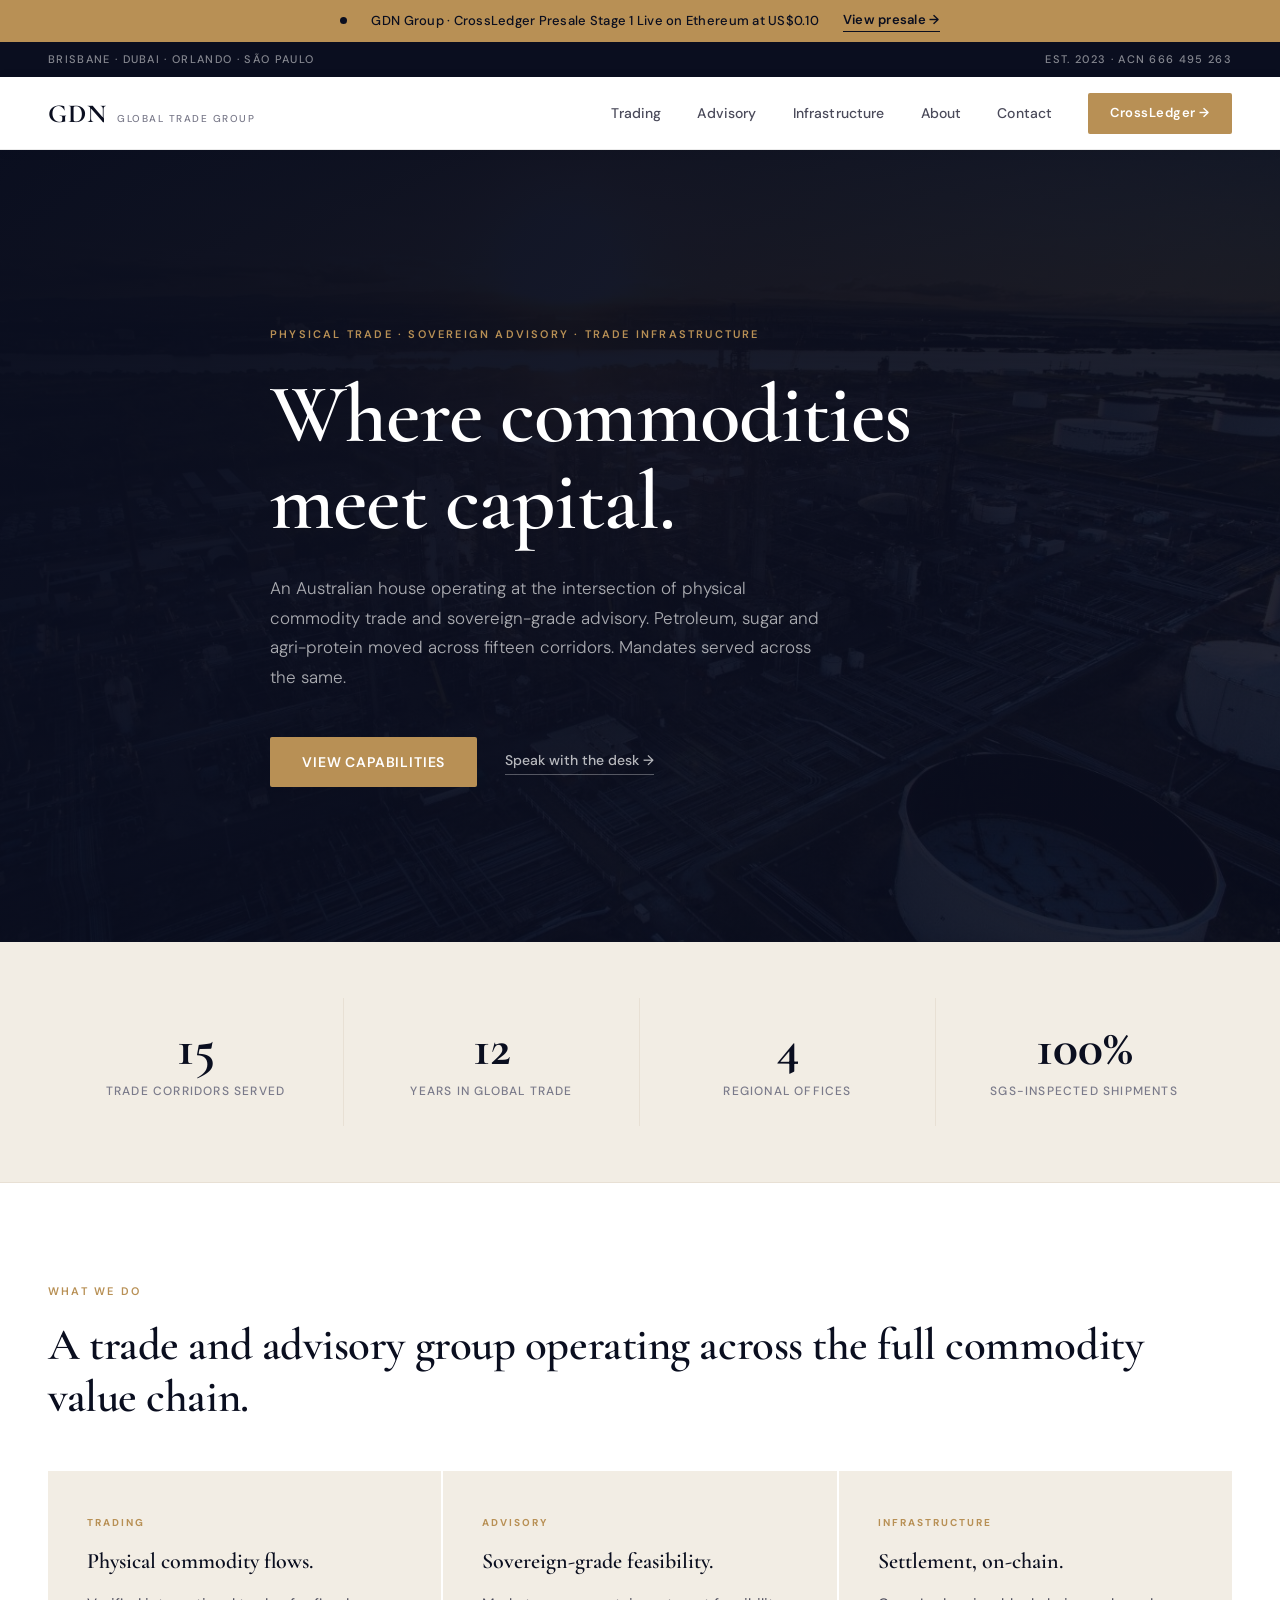
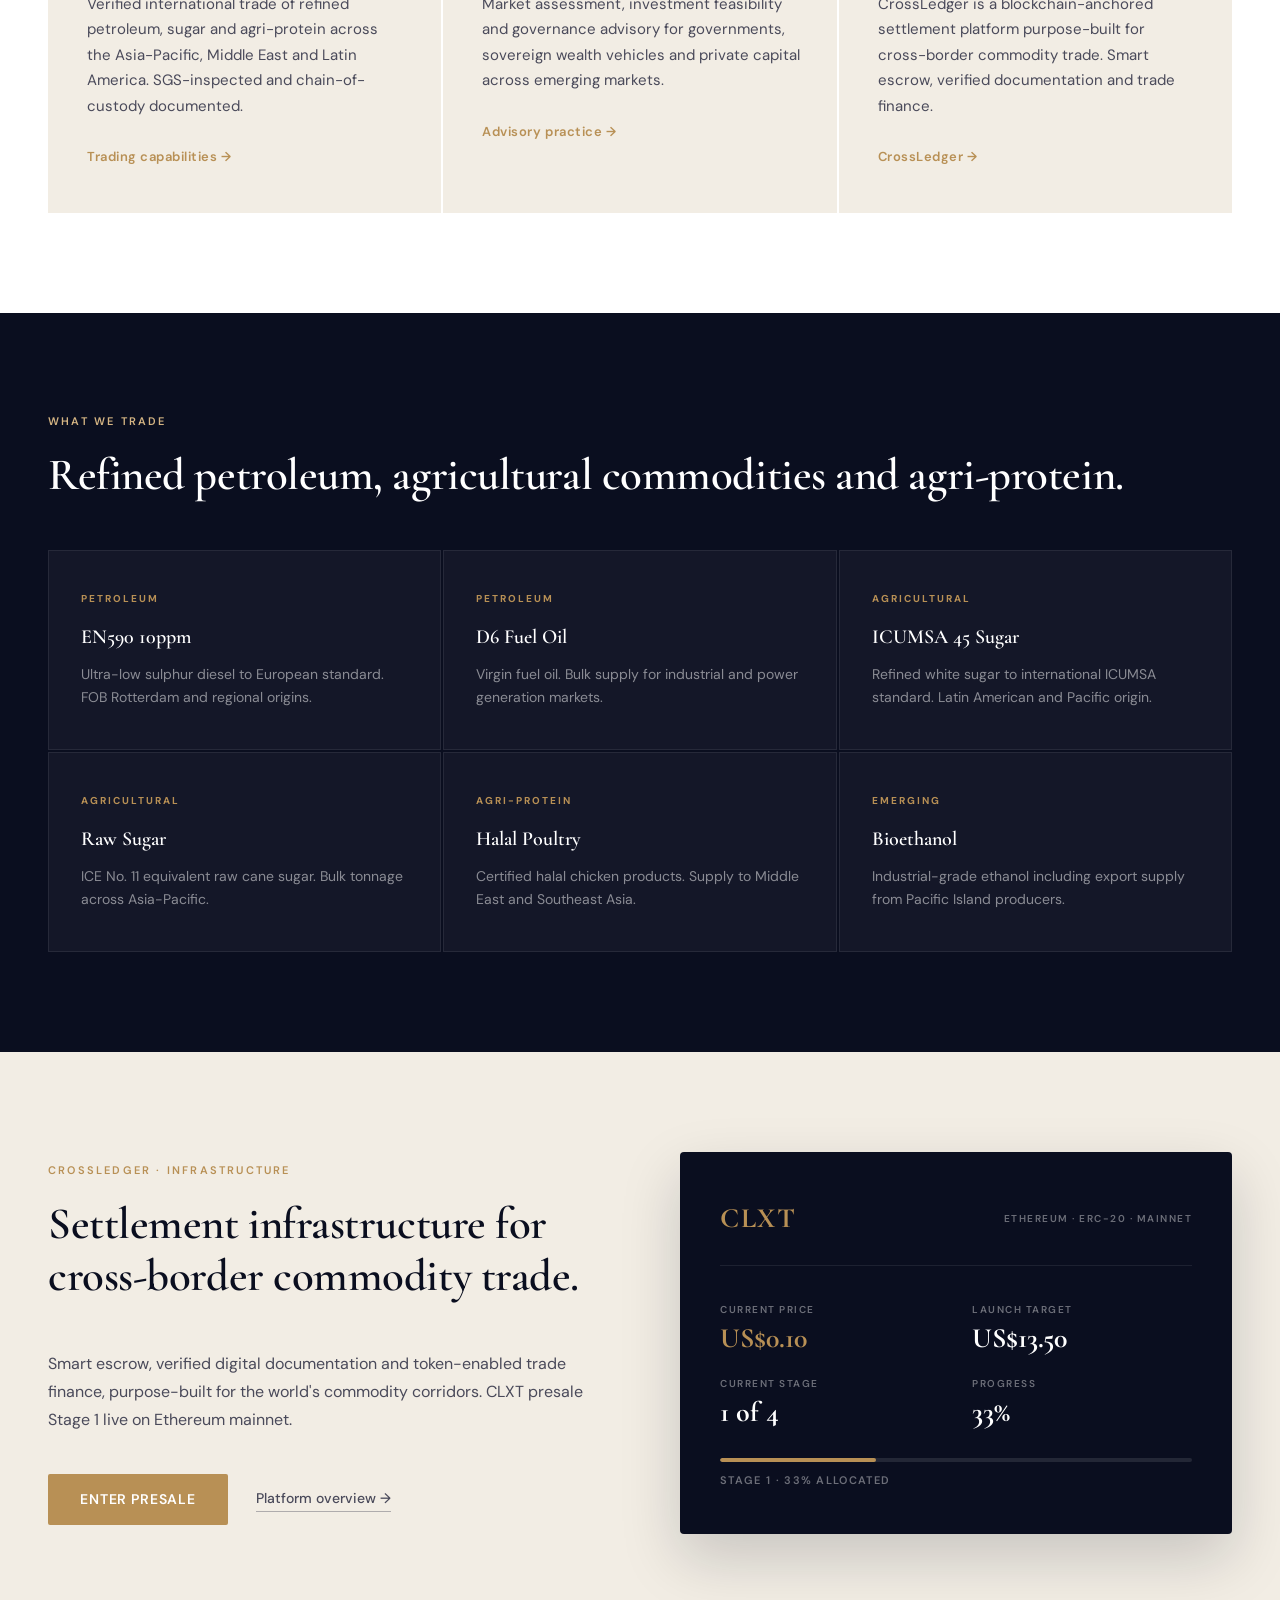
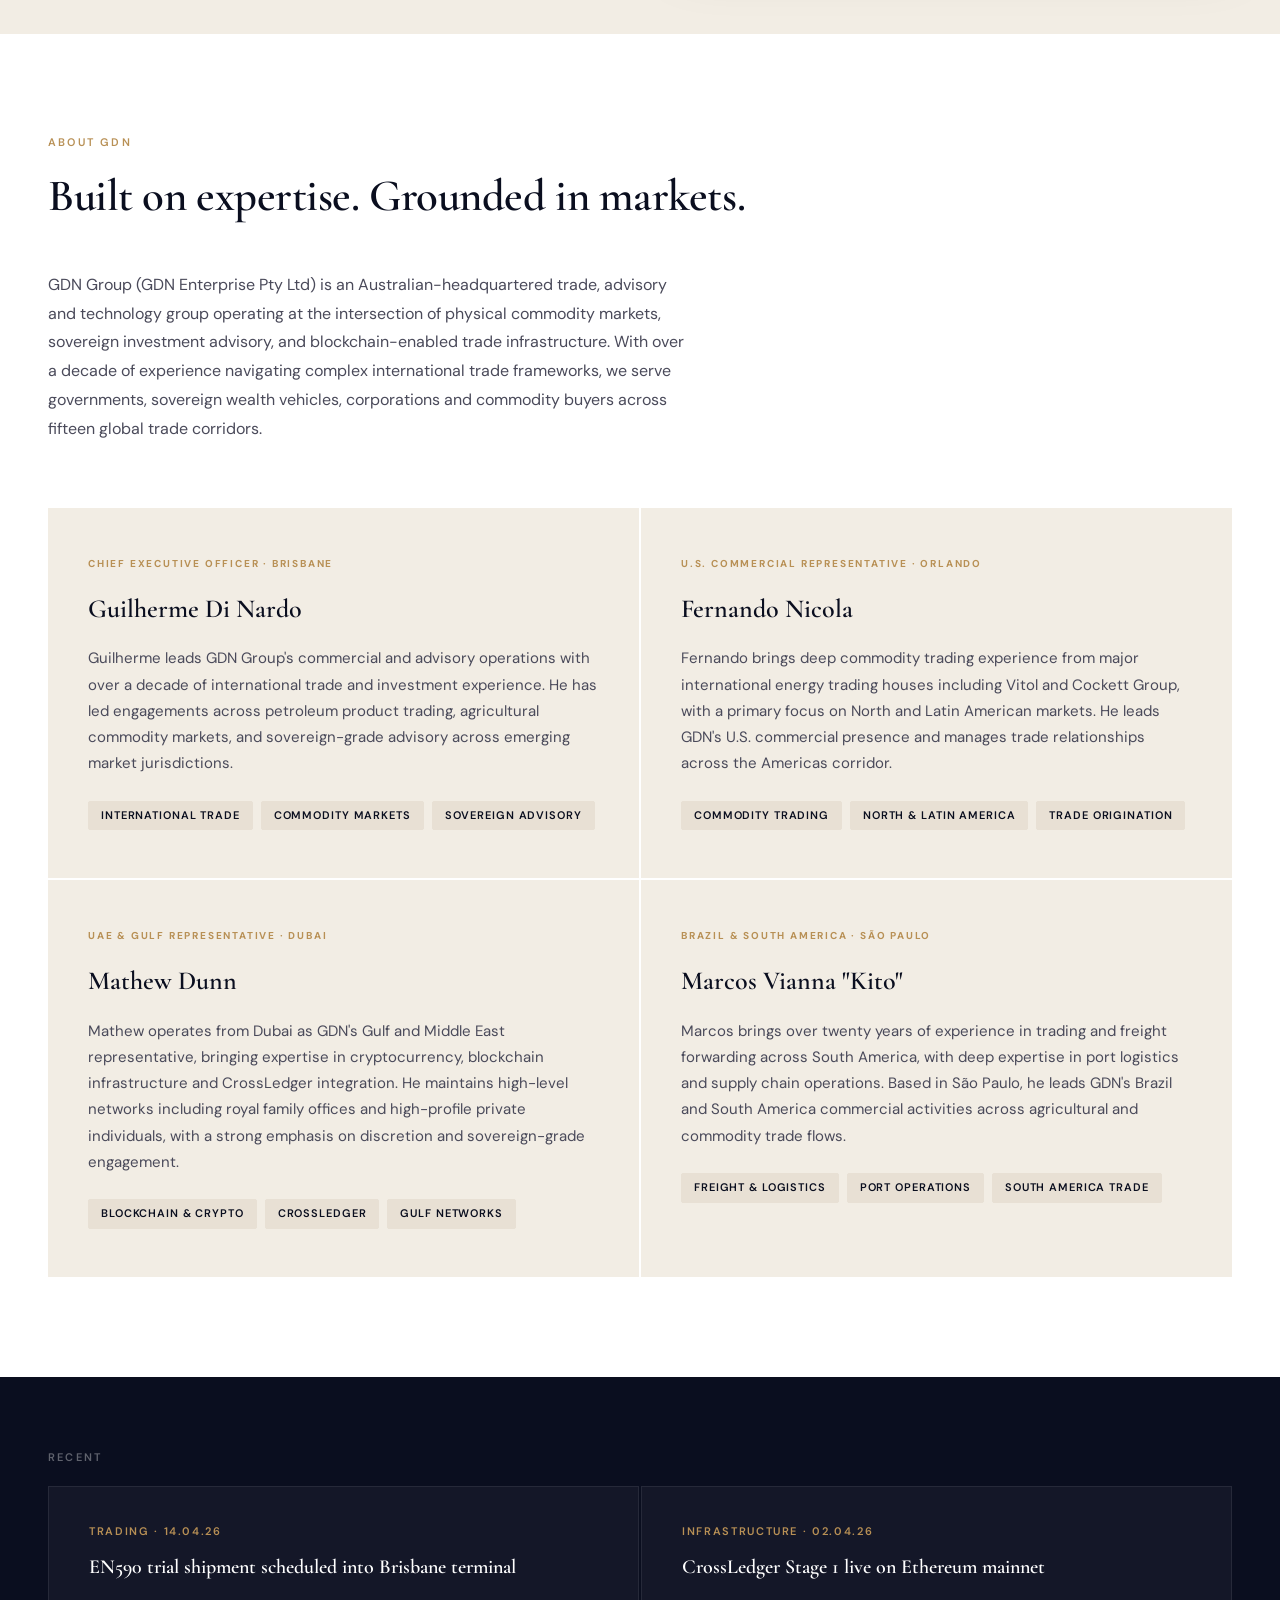
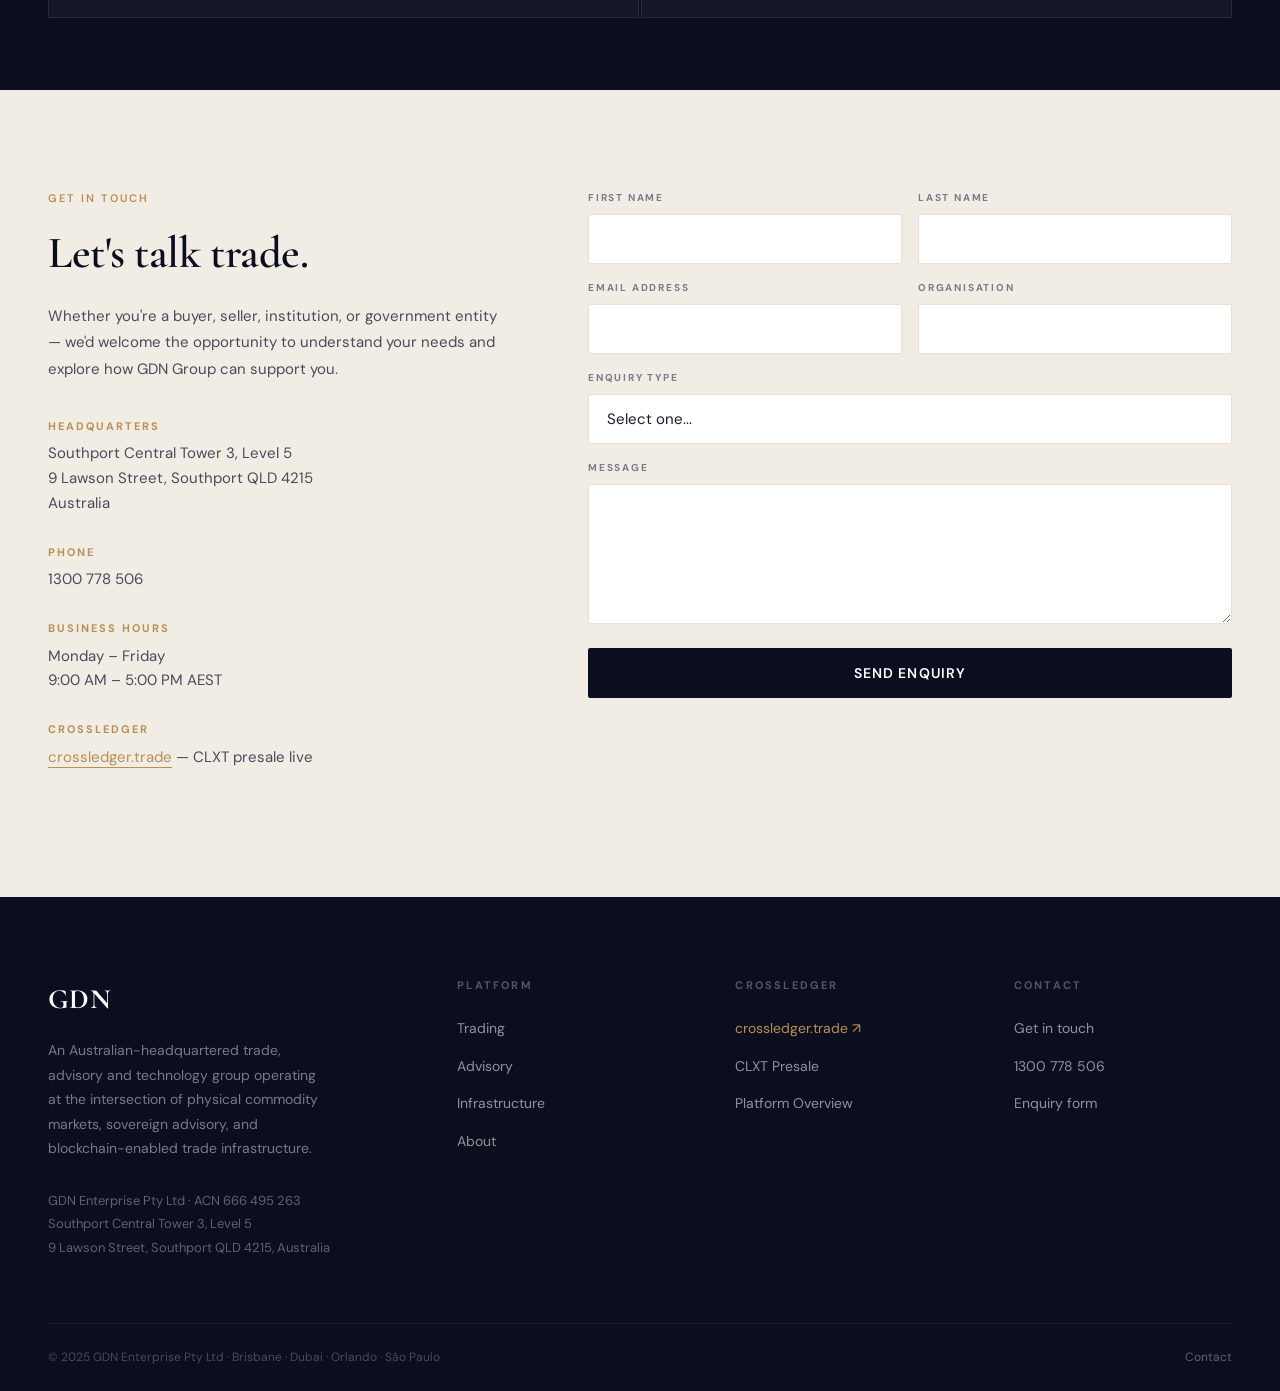
==== commit 6b6bc8c4: "Update index.html" ====
--- a/index.html
+++ b/index.html
@@ -25,7 +25,7 @@
   <div class="topbar">
     <div class="container-wide topbar-inner">
       <div>BRISBANE · DUBAI · ORLANDO · SÃO PAULO</div>
-      <div>EST. 2014 · ACN 666 495 263</div>
+      <div>EST. 2023 · ACN 666 495 263</div>
     </div>
   </div>
 
